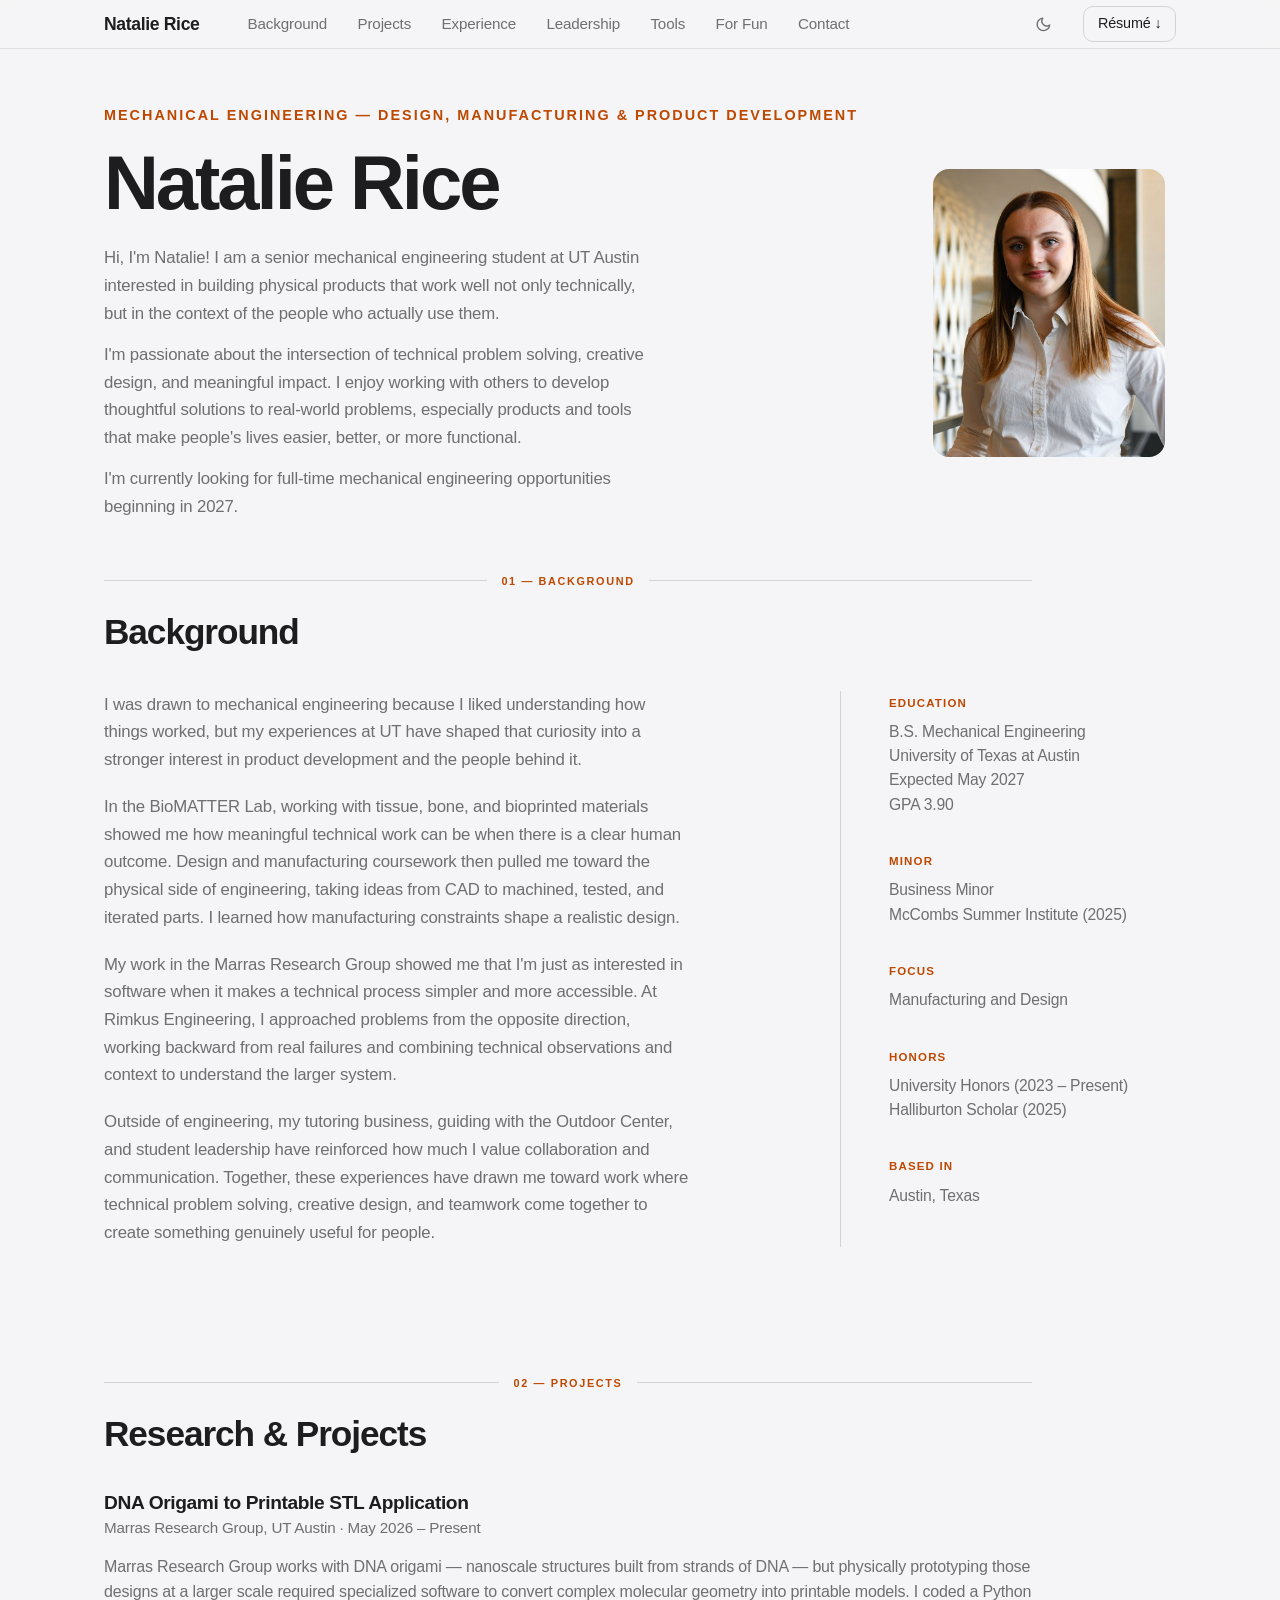
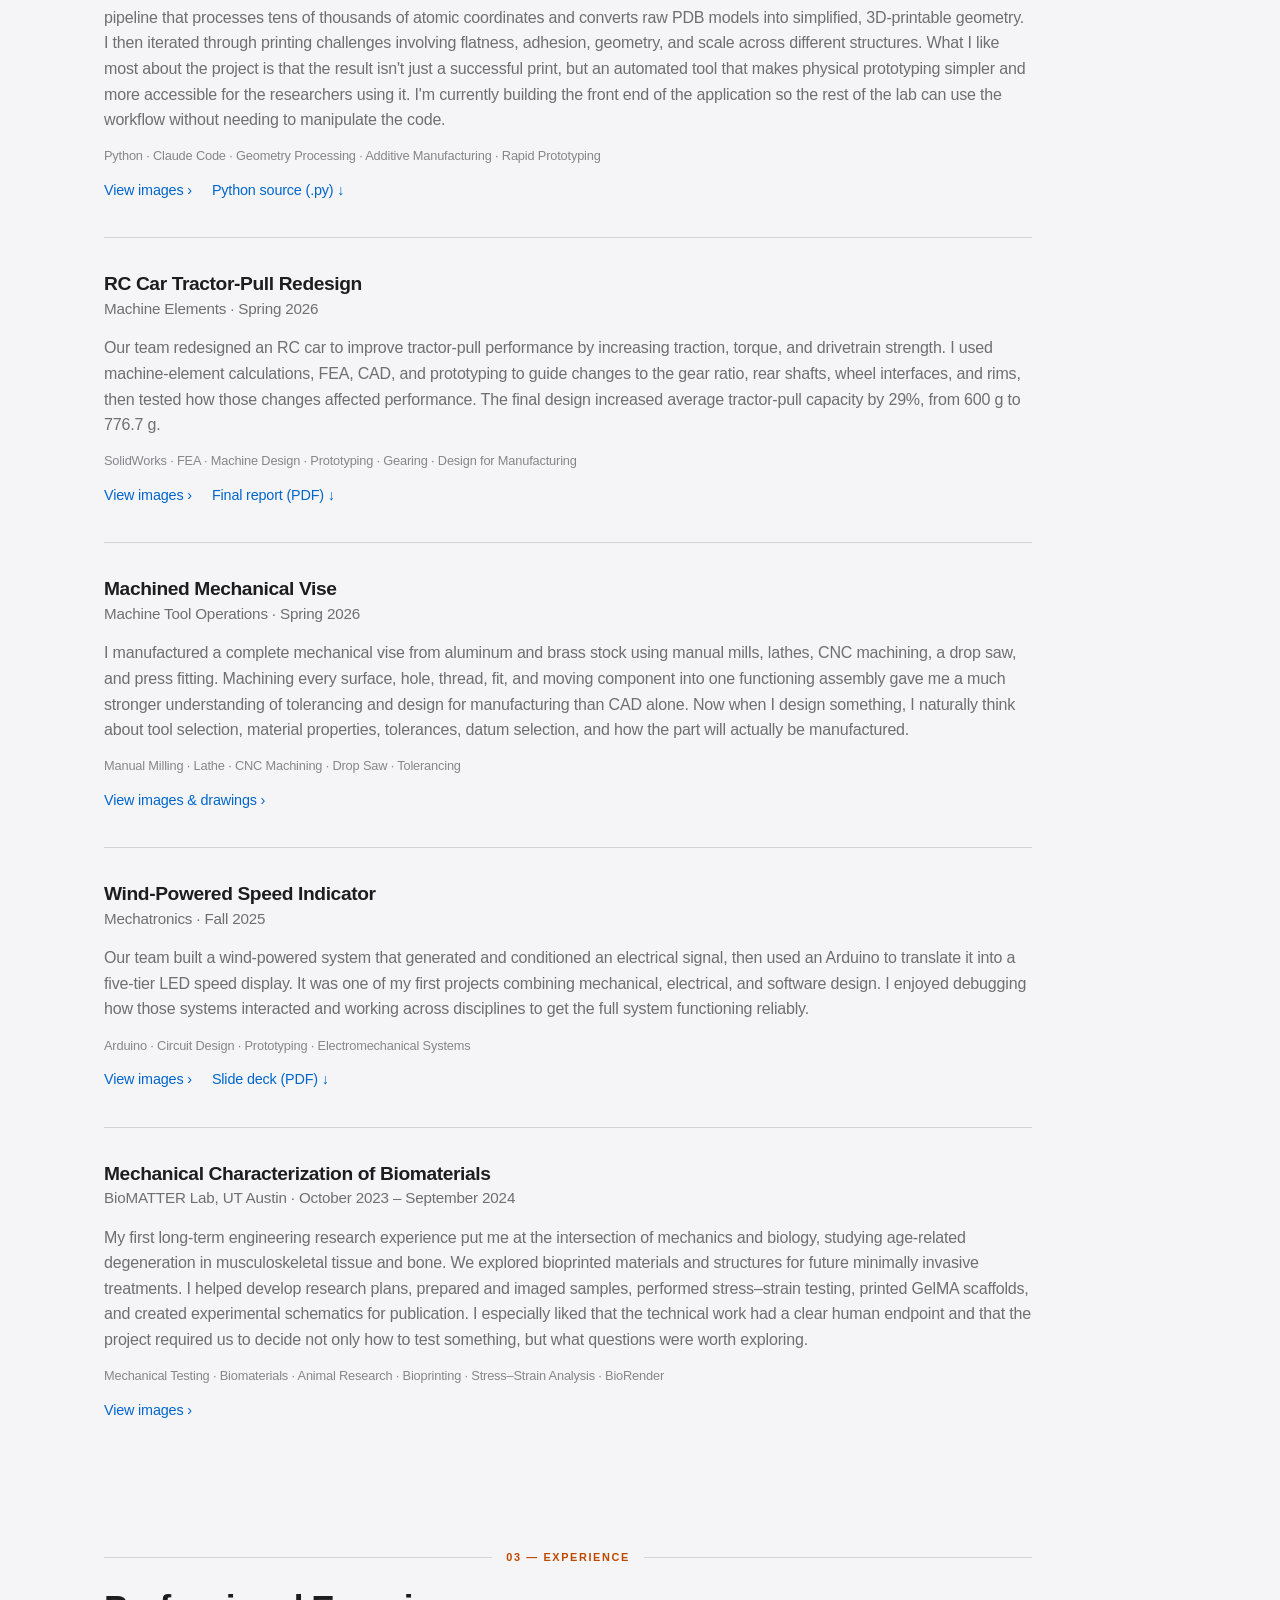
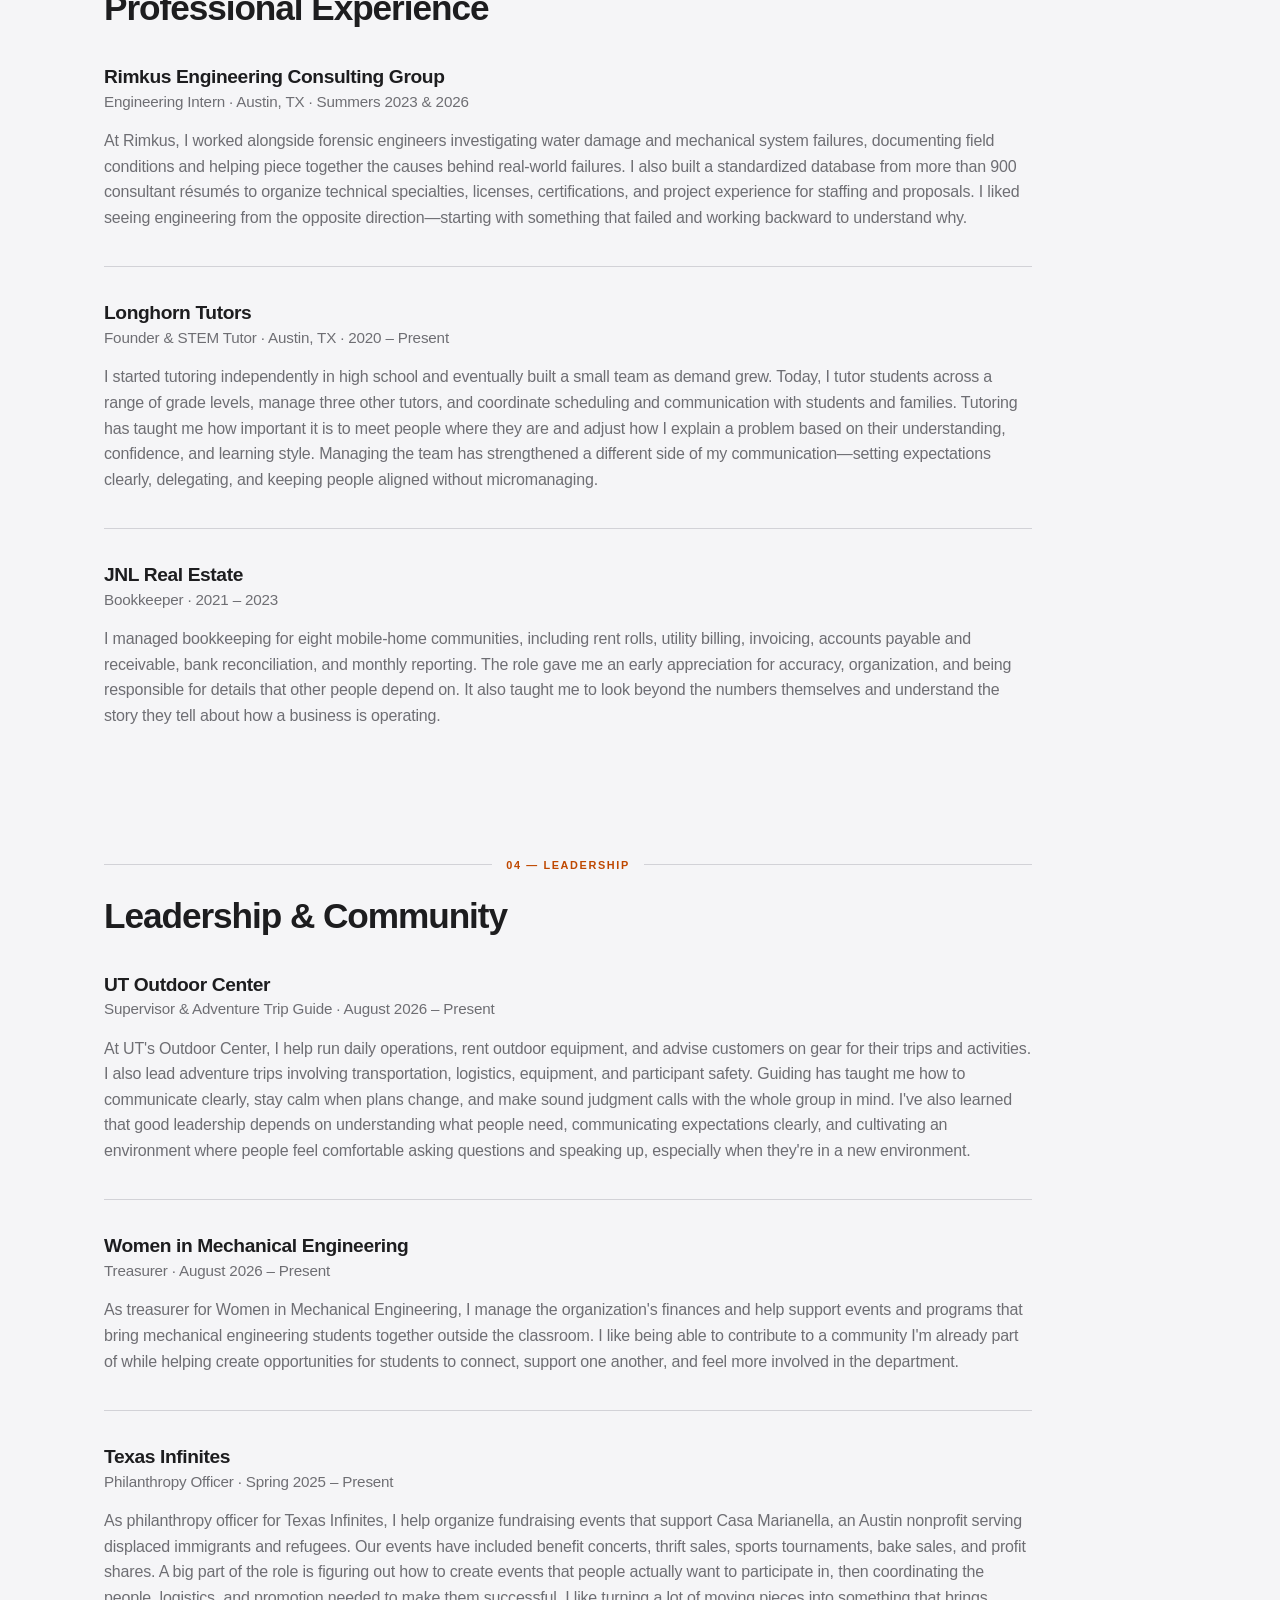
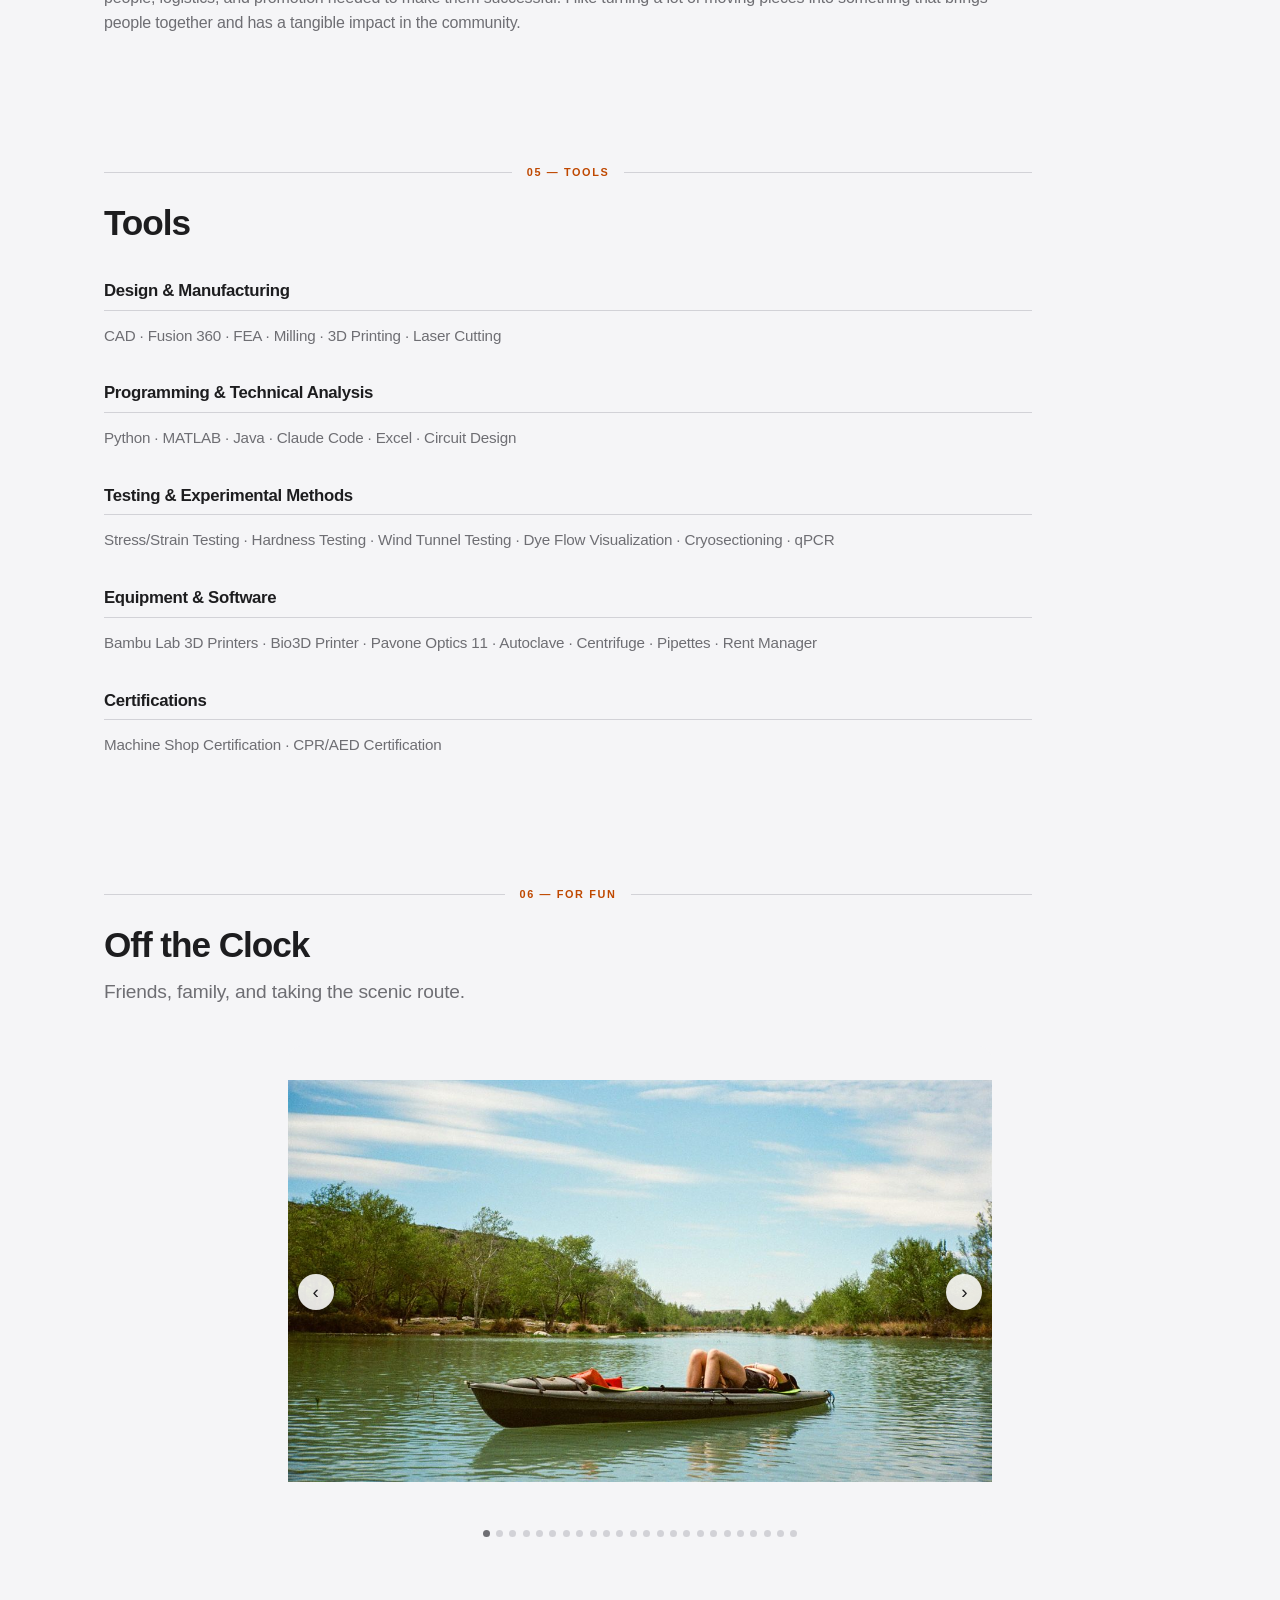
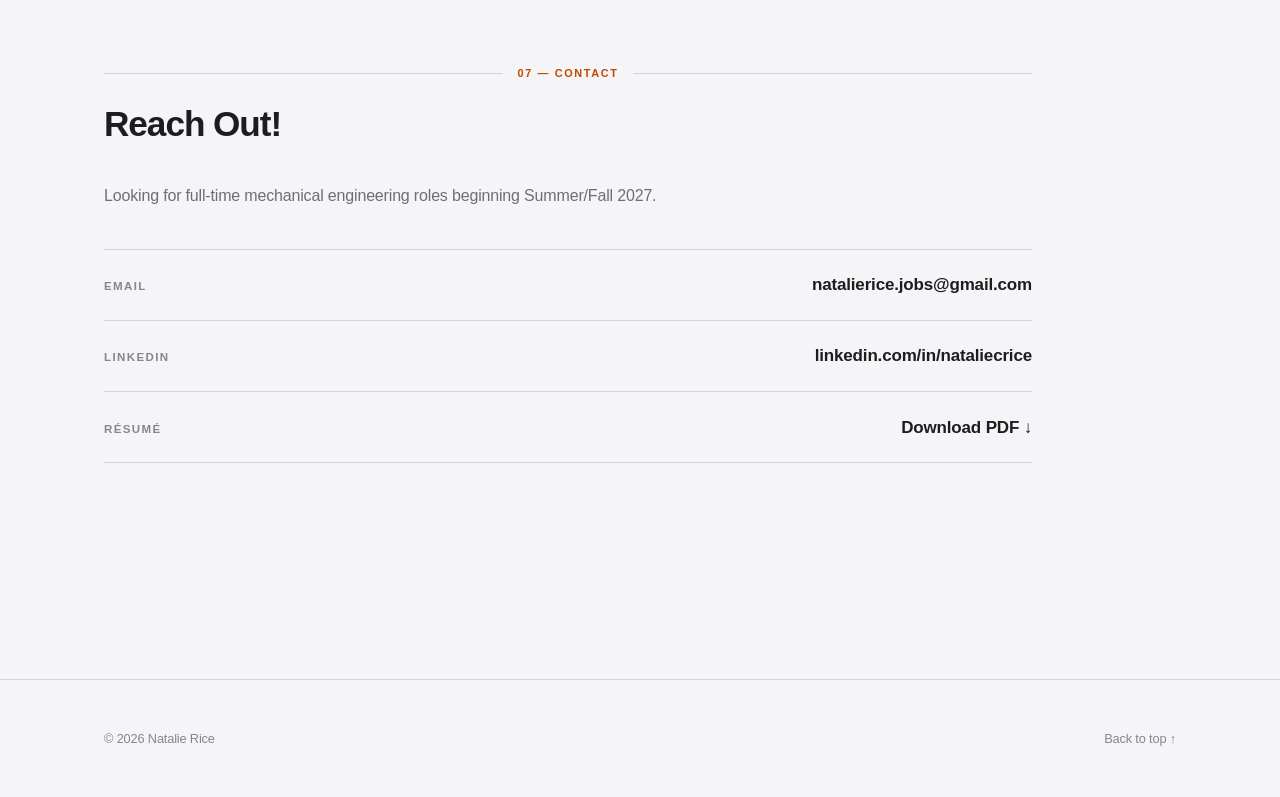
==== index.html @ 59944275 "Initial commit — portfolio site Co-Authored-By: Claude Sonnet 5 <noreply@anthropic.com> Claude-Sessi" ====
<!DOCTYPE html>
<html lang="en">
<head>
  <meta charset="UTF-8" />
  <meta name="viewport" content="width=device-width, initial-scale=1.0" />
  <title>Natalie Rice — Mechanical Engineer</title>
  <meta name="description" content="Natalie Rice — mechanical engineering student at the University of Texas at Austin, Manufacturing and Design track. Design, analysis, prototyping, and mechanical test." />

  <meta property="og:title" content="Natalie Rice — Mechanical Engineer" />
  <meta property="og:description" content="Mechanical engineering portfolio: design, analysis, prototyping, and test." />
  <meta property="og:type" content="website" />
  <!-- <meta property="og:image" content="https://yourdomain.com/assets/og-image.png" /> -->

  <link rel="icon" href="data:image/svg+xml,%3Csvg xmlns='http://www.w3.org/2000/svg' viewBox='0 0 100 100'%3E%3Ctext y='.9em' font-size='90'%3E%E2%9A%99%EF%B8%8F%3C/text%3E%3C/svg%3E" />
  <script>try{var t=localStorage.getItem('theme');if(t==='dark'||t==='light')document.documentElement.setAttribute('data-theme',t);}catch(e){}</script>
  <link rel="stylesheet" href="css/style.css?v=48" />
</head>
<body>
  <a class="skip-link" href="#main">Skip to content</a>

  <header class="site-header">
    <nav class="nav container container--wide" aria-label="Primary">
      <a class="nav__brand" href="#top">Natalie Rice</a>

      <ul class="nav__menu" id="nav-menu">
        <li><a href="#background">Background</a></li>
        <li><a href="#research">Projects</a></li>
        <li><a href="#experience">Experience</a></li>
        <li><a href="#leadership">Leadership</a></li>
        <li><a href="#tools">Tools</a></li>
        <li><a href="#for-fun">For Fun</a></li>
        <li><a href="#contact">Contact</a></li>
      </ul>

      <div class="nav__right">
        <button class="nav__theme" type="button" aria-label="Switch to dark mode" aria-pressed="false">
          <svg class="nav__theme-icon nav__theme-moon" width="24" height="24" viewBox="0 0 24 24" fill="none" stroke="currentColor" stroke-width="2" stroke-linecap="round" stroke-linejoin="round" aria-hidden="true"><path d="M21 12.79A9 9 0 1 1 11.21 3 7 7 0 0 0 21 12.79z"/></svg>
          <svg class="nav__theme-icon nav__theme-sun" width="24" height="24" viewBox="0 0 24 24" fill="none" stroke="currentColor" stroke-width="2" stroke-linecap="round" stroke-linejoin="round" aria-hidden="true"><circle cx="12" cy="12" r="5"/><line x1="12" y1="1" x2="12" y2="3"/><line x1="12" y1="21" x2="12" y2="23"/><line x1="4.22" y1="4.22" x2="5.64" y2="5.64"/><line x1="18.36" y1="18.36" x2="19.78" y2="19.78"/><line x1="1" y1="12" x2="3" y2="12"/><line x1="21" y1="12" x2="23" y2="12"/><line x1="4.22" y1="19.78" x2="5.64" y2="18.36"/><line x1="18.36" y1="5.64" x2="19.78" y2="4.22"/></svg>
        </button>
        <a class="nav__resume" href="assets/resume.pdf">Résumé&nbsp;&#8595;</a>
        <button class="nav__toggle" aria-expanded="false" aria-controls="nav-menu">
          <span class="nav__toggle-bar"></span>
          <span class="sr-only">Menu</span>
        </button>
      </div>
    </nav>
  </header>

  <main id="main">
    <span id="top"></span>

    <div class="sheet">

    <!-- ============ HERO ============ -->
    <section class="hero reveal">
      <div class="hero__text">
        <p class="hero__eyebrow">Mechanical Engineering &mdash; Design, Manufacturing &amp; Product Development</p>
        <h1 class="hero__title">Natalie Rice</h1>
        <div class="hero__lede">
          <p>
            Hi, I'm Natalie! I am a senior mechanical engineering student at UT
            Austin interested in building physical products that work well not
            only technically, but in the context of the people who actually use
            them.
          </p>
          <p>
            I'm passionate about the intersection of technical problem solving,
            creative design, and meaningful impact. I enjoy working with others
            to develop thoughtful solutions to real-world problems, especially
            products and tools that make people's lives easier, better, or more
            functional.
          </p>
          <p>
            I'm currently looking for full-time mechanical engineering
            opportunities beginning in 2027.
          </p>
        </div>
      </div>
      <img class="hero__photo" src="assets/images/headshot.jpg" alt="Natalie Rice" width="240" height="300" />
    </section>

    <!-- ============ ABOUT ============ -->
    <section class="section" id="background">
      <div class="section__head reveal">
        <p class="section__kicker">01 &mdash; Background</p>
        <h2 class="section__title">Background</h2>
      </div>
      <div class="about reveal">
        <div class="about__body">
          <p>
            I was drawn to mechanical engineering because I liked understanding
            how things worked, but my experiences at UT have shaped that
            curiosity into a stronger interest in product development and the
            people behind it.
          </p>
          <p>
            In the BioMATTER Lab, working with tissue, bone, and bioprinted
            materials showed me how meaningful technical work can be when there
            is a clear human outcome. Design and manufacturing coursework then
            pulled me toward the physical side of engineering, taking ideas from
            CAD to machined, tested, and iterated parts. I learned how
            manufacturing constraints shape a realistic design.
          </p>
          <p>
            My work in the Marras Research Group showed me that I'm just as
            interested in software when it makes a technical process simpler and
            more accessible. At Rimkus Engineering, I approached problems from
            the opposite direction, working backward from real failures and
            combining technical observations and context to understand the
            larger system.
          </p>
          <p>
            Outside of engineering, my tutoring business, guiding with the
            Outdoor Center, and student leadership have reinforced how much I
            value collaboration and communication. Together, these experiences
            have drawn me toward work where technical problem solving, creative
            design, and teamwork come together to create something genuinely
            useful for people.
          </p>
        </div>
        <dl class="about__facts">
          <div class="fact">
            <dt>Education</dt>
            <dd>B.S. Mechanical Engineering</dd>
            <dd>University of Texas at Austin</dd>
            <dd>Expected May 2027</dd>
            <dd>GPA 3.90</dd>
          </div>
          <div class="fact">
            <dt>Minor</dt>
            <dd>Business Minor</dd>
            <dd>McCombs Summer Institute (2025)</dd>
          </div>
          <div class="fact">
            <dt>Focus</dt>
            <dd>Manufacturing and Design</dd>
          </div>
          <div class="fact">
            <dt>Honors</dt>
            <dd>University Honors (2023 &ndash; Present)</dd>
            <dd>Halliburton Scholar (2025)</dd>
          </div>
          <div class="fact">
            <dt>Based in</dt>
            <dd>Austin, Texas</dd>
          </div>
        </dl>
      </div>
    </section>

    <!-- ============ PROJECTS ============ -->
    <section class="section" id="research">
      <div class="section__head reveal">
        <p class="section__kicker">02 &mdash; Projects</p>
        <h2 class="section__title">Research &amp; Projects</h2>
      </div>

      <div class="entry reveal">
        <h3 class="entry__title">DNA Origami to Printable STL Application</h3>
        <p class="entry__org">Marras Research Group, UT Austin &middot; May 2026 &ndash; Present</p>
        <p class="entry__desc">
          Marras Research Group works with DNA origami &mdash; nanoscale
          structures built from strands of DNA &mdash; but physically
          prototyping those designs at a larger scale required specialized
          software to convert complex molecular geometry into printable models.
          I coded a Python pipeline that processes tens of thousands of atomic
          coordinates and converts raw PDB models into simplified, 3D-printable
          geometry. I then iterated through printing challenges involving
          flatness, adhesion, geometry, and scale across different structures.
          What I like most about the project is that the result isn't just a
          successful print, but an automated tool that makes physical
          prototyping simpler and more accessible for the researchers using it.
          I'm currently building the front end of the application so the rest of
          the lab can use the workflow without needing to manipulate the code.
        </p>
        <p class="entry__meta">Python &middot; Claude Code &middot; Geometry Processing &middot; Additive Manufacturing &middot; Rapid Prototyping</p>
        <p class="entry__links">
          <a href="projects/gallery.html?p=dna-pipeline">View images &#8250;</a>
          <a href="assets/pdb-to-stl.py">Python source (.py) &#8595;</a>
        </p>
      </div>

      <div class="entry reveal">
        <h3 class="entry__title">RC Car Tractor-Pull Redesign</h3>
        <p class="entry__org">Machine Elements &middot; Spring 2026</p>
        <p class="entry__desc">
          Our team redesigned an RC car to improve tractor-pull performance by
          increasing traction, torque, and drivetrain strength. I used
          machine-element calculations, FEA, CAD, and prototyping to guide
          changes to the gear ratio, rear shafts, wheel interfaces, and rims,
          then tested how those changes affected performance. The final design
          increased average tractor-pull capacity by 29%, from 600 g to 776.7 g.
        </p>
        <p class="entry__meta">SolidWorks &middot; FEA &middot; Machine Design &middot; Prototyping &middot; Gearing &middot; Design for Manufacturing</p>
        <p class="entry__links">
          <a href="projects/gallery.html?p=rc-car">View images &#8250;</a>
          <a href="assets/rc-car-report.pdf">Final report (PDF) &#8595;</a>
        </p>
      </div>

      <div class="entry reveal">
        <h3 class="entry__title">Machined Mechanical Vise</h3>
        <p class="entry__org">Machine Tool Operations &middot; Spring 2026</p>
        <p class="entry__desc">
          I manufactured a complete mechanical vise from aluminum and brass
          stock using manual mills, lathes, CNC machining, a drop saw, and press
          fitting. Machining every surface, hole, thread, fit, and moving
          component into one functioning assembly gave me a much stronger
          understanding of tolerancing and design for manufacturing than CAD
          alone. Now when I design something, I naturally think about tool
          selection, material properties, tolerances, datum selection, and how
          the part will actually be manufactured.
        </p>
        <p class="entry__meta">Manual Milling &middot; Lathe &middot; CNC Machining &middot; Drop Saw &middot; Tolerancing</p>
        <p class="entry__links"><a href="projects/gallery.html?p=vise">View images &amp; drawings &#8250;</a></p>
      </div>

      <div class="entry reveal">
        <h3 class="entry__title">Wind-Powered Speed Indicator</h3>
        <p class="entry__org">Mechatronics &middot; Fall 2025</p>
        <p class="entry__desc">
          Our team built a wind-powered system that generated and conditioned an
          electrical signal, then used an Arduino to translate it into a
          five-tier LED speed display. It was one of my first projects combining
          mechanical, electrical, and software design. I enjoyed debugging how
          those systems interacted and working across disciplines to get the
          full system functioning reliably.
        </p>
        <p class="entry__meta">Arduino &middot; Circuit Design &middot; Prototyping &middot; Electromechanical Systems</p>
        <p class="entry__links">
          <a href="projects/gallery.html?p=wind-indicator">View images &#8250;</a>
          <a href="assets/mechatronics-deck.pdf">Slide deck (PDF) &#8595;</a>
        </p>
      </div>

      <div class="entry reveal">
        <h3 class="entry__title">Mechanical Characterization of Biomaterials</h3>
        <p class="entry__org">BioMATTER Lab, UT Austin &middot; October 2023 &ndash; September 2024</p>
        <p class="entry__desc">
          My first long-term engineering research experience put me at the
          intersection of mechanics and biology, studying age-related
          degeneration in musculoskeletal tissue and bone. We explored
          bioprinted materials and structures for future minimally invasive
          treatments. I helped develop research plans, prepared and imaged
          samples, performed stress&ndash;strain testing, printed GelMA
          scaffolds, and created experimental schematics for publication. I
          especially liked that the technical work had a clear human endpoint
          and that the project required us to decide not only how to test
          something, but what questions were worth exploring.
        </p>
        <p class="entry__meta">Mechanical Testing &middot; Biomaterials &middot; Animal Research &middot; Bioprinting &middot; Stress&ndash;Strain Analysis &middot; BioRender</p>
        <p class="entry__links"><a href="projects/gallery.html?p=bioprinting">View images &#8250;</a></p>
      </div>
    </section>

    <!-- ============ EXPERIENCE ============ -->
    <section class="section" id="experience">
      <div class="section__head reveal">
        <p class="section__kicker">03 &mdash; Experience</p>
        <h2 class="section__title">Professional Experience</h2>
      </div>
        <div class="timeline reveal">
            <article class="tl-item">
              <h3 class="tl-role">Rimkus Engineering Consulting Group</h3>
              <p class="tl-org">Engineering Intern · Austin, TX · Summers 2023 &amp; 2026</p>
              <p class="tl-desc">
                At Rimkus, I worked alongside forensic engineers investigating
                water damage and mechanical system failures, documenting field
                conditions and helping piece together the causes behind
                real-world failures. I also built a standardized database from
                more than 900 consultant résumés to organize technical
                specialties, licenses, certifications, and project experience
                for staffing and proposals. I liked seeing engineering from the
                opposite direction&mdash;starting with something that failed and
                working backward to understand why.
              </p>
            </article>

            <article class="tl-item">
              <h3 class="tl-role">Longhorn Tutors</h3>
              <p class="tl-org">Founder &amp; STEM Tutor · Austin, TX · 2020 &ndash; Present</p>
              <p class="tl-desc">
                I started tutoring independently in high school and eventually
                built a small team as demand grew. Today, I tutor students
                across a range of grade levels, manage three other tutors, and
                coordinate scheduling and communication with students and
                families. Tutoring has taught me how important it is to meet
                people where they are and adjust how I explain a problem based
                on their understanding, confidence, and learning style. Managing
                the team has strengthened a different side of my
                communication&mdash;setting expectations clearly, delegating,
                and keeping people aligned without micromanaging.
              </p>
            </article>

            <article class="tl-item">
              <h3 class="tl-role">JNL Real Estate</h3>
              <p class="tl-org">Bookkeeper · 2021 &ndash; 2023</p>
              <p class="tl-desc">
                I managed bookkeeping for eight mobile-home communities,
                including rent rolls, utility billing, invoicing, accounts
                payable and receivable, bank reconciliation, and monthly
                reporting. The role gave me an early appreciation for accuracy,
                organization, and being responsible for details that other
                people depend on. It also taught me to look beyond the numbers
                themselves and understand the story they tell about how a
                business is operating.
              </p>
            </article>
        </div>
    </section>

    <!-- ============ LEADERSHIP & COMMUNITY ============ -->
    <section class="section" id="leadership">
      <div class="section__head reveal">
        <p class="section__kicker">04 &mdash; Leadership</p>
        <h2 class="section__title">Leadership &amp; Community</h2>
      </div>
        <div class="timeline reveal">
            <article class="tl-item">
              <h3 class="tl-role">UT Outdoor Center</h3>
              <p class="tl-org">Supervisor &amp; Adventure Trip Guide · August 2026 &ndash; Present</p>
              <p class="tl-desc">
                At UT's Outdoor Center, I help run daily operations, rent
                outdoor equipment, and advise customers on gear for their trips
                and activities. I also lead adventure trips involving
                transportation, logistics, equipment, and participant safety.
                Guiding has taught me how to communicate clearly, stay calm when
                plans change, and make sound judgment calls with the whole group
                in mind. I've also learned that good leadership depends on
                understanding what people need, communicating expectations
                clearly, and cultivating an environment where people feel
                comfortable asking questions and speaking up, especially when
                they're in a new environment.
              </p>
            </article>

            <article class="tl-item">
              <h3 class="tl-role">Women in Mechanical Engineering</h3>
              <p class="tl-org">Treasurer · August 2026 &ndash; Present</p>
              <p class="tl-desc">
                As treasurer for Women in Mechanical Engineering, I manage the
                organization's finances and help support events and programs
                that bring mechanical engineering students together outside the
                classroom. I like being able to contribute to a community I'm
                already part of while helping create opportunities for students
                to connect, support one another, and feel more involved in the
                department.
              </p>
            </article>

            <article class="tl-item">
              <h3 class="tl-role">Texas Infinites</h3>
              <p class="tl-org">Philanthropy Officer · Spring 2025 &ndash; Present</p>
              <p class="tl-desc">
                As philanthropy officer for Texas Infinites, I help organize
                fundraising events that support Casa Marianella, an Austin
                nonprofit serving displaced immigrants and refugees. Our events
                have included benefit concerts, thrift sales, sports
                tournaments, bake sales, and profit shares. A big part of the
                role is figuring out how to create events that people actually
                want to participate in, then coordinating the people, logistics,
                and promotion needed to make them successful. I like turning a
                lot of moving pieces into something that brings people together
                and has a tangible impact in the community.
              </p>
            </article>
        </div>
    </section>

    <!-- ============ TOOLS ============ -->
    <section class="section" id="tools">
      <div class="section__head reveal">
        <p class="section__kicker">05 &mdash; Tools</p>
        <h2 class="section__title">Tools</h2>
      </div>
      <div class="skills reveal">
        <div class="skills__group">
          <h3>Design &amp; Manufacturing</h3>
          <p class="skills__list">CAD &middot; Fusion 360 &middot; FEA &middot; Milling &middot; 3D Printing &middot; Laser Cutting</p>
        </div>
        <div class="skills__group">
          <h3>Programming &amp; Technical Analysis</h3>
          <p class="skills__list">Python &middot; MATLAB &middot; Java &middot; Claude Code &middot; Excel &middot; Circuit Design</p>
        </div>
        <div class="skills__group">
          <h3>Testing &amp; Experimental Methods</h3>
          <p class="skills__list">Stress/Strain Testing &middot; Hardness Testing &middot; Wind Tunnel Testing &middot; Dye Flow Visualization &middot; Cryosectioning &middot; qPCR</p>
        </div>
        <div class="skills__group">
          <h3>Equipment &amp; Software</h3>
          <p class="skills__list">Bambu Lab 3D Printers &middot; Bio3D Printer &middot; Pavone Optics 11 &middot; Autoclave &middot; Centrifuge &middot; Pipettes &middot; Rent Manager</p>
        </div>
        <div class="skills__group">
          <h3>Certifications</h3>
          <p class="skills__list">Machine Shop Certification &middot; CPR/AED Certification</p>
        </div>
      </div>
    </section>

    <!-- ============ FOR FUN ============ -->
    <section class="section" id="for-fun">
      <div class="section__head reveal">
        <p class="section__kicker">06 &mdash; For Fun</p>
        <h2 class="section__title">Off the Clock</h2>
        <p class="section__intro">Friends, family, and taking the scenic route.</p>
      </div>
      <div class="funcar reveal" data-funcar aria-roledescription="carousel" aria-label="Photos from life outside the lab">
        <div class="funcar__viewport">
          <div class="funcar__track">
            <div class="funcar__slide"><img src="assets/images/fun/fun-01.jpg" alt="" /></div>
            <div class="funcar__slide"><img src="assets/images/fun/fun-02.jpg" alt="" loading="lazy" /></div>
            <div class="funcar__slide"><img src="assets/images/fun/fun-03.jpg" alt="" loading="lazy" /></div>
            <div class="funcar__slide"><img src="assets/images/fun/fun-04.jpg" alt="" loading="lazy" /></div>
            <div class="funcar__slide"><img src="assets/images/fun/fun-05.jpg" alt="" loading="lazy" /></div>
            <div class="funcar__slide"><img src="assets/images/fun/fun-06.jpg" alt="" loading="lazy" /></div>
            <div class="funcar__slide"><img src="assets/images/fun/fun-07.jpg" alt="" loading="lazy" /></div>
            <div class="funcar__slide"><img src="assets/images/fun/fun-08.jpg" alt="" loading="lazy" /></div>
            <div class="funcar__slide"><img src="assets/images/fun/fun-09.jpg" alt="" loading="lazy" /></div>
            <div class="funcar__slide"><img src="assets/images/fun/fun-10.jpg" alt="" loading="lazy" /></div>
            <div class="funcar__slide"><img src="assets/images/fun/fun-11.jpg" alt="" loading="lazy" /></div>
            <div class="funcar__slide"><img src="assets/images/fun/fun-12.jpg" alt="" loading="lazy" /></div>
            <div class="funcar__slide"><img src="assets/images/fun/fun-13.jpg" alt="" loading="lazy" /></div>
            <div class="funcar__slide"><img src="assets/images/fun/fun-14.jpg" alt="" loading="lazy" /></div>
            <div class="funcar__slide"><img src="assets/images/fun/fun-15.jpg" alt="" loading="lazy" /></div>
            <div class="funcar__slide"><img src="assets/images/fun/fun-16.jpg" alt="" loading="lazy" /></div>
            <div class="funcar__slide"><img src="assets/images/fun/fun-17.jpg" alt="" loading="lazy" /></div>
            <div class="funcar__slide"><img src="assets/images/fun/fun-18.jpg" alt="" loading="lazy" /></div>
            <div class="funcar__slide"><img src="assets/images/fun/fun-19.jpg" alt="" loading="lazy" /></div>
            <div class="funcar__slide"><img src="assets/images/fun/fun-20.jpg" alt="" loading="lazy" /></div>
            <div class="funcar__slide"><img src="assets/images/fun/fun-21.jpg" alt="" loading="lazy" /></div>
            <div class="funcar__slide"><img src="assets/images/fun/fun-22.jpg" alt="" loading="lazy" /></div>
            <div class="funcar__slide"><img src="assets/images/fun/fun-23.jpg" alt="" loading="lazy" /></div>
            <div class="funcar__slide"><img src="assets/images/fun/fun-24.jpg" alt="" loading="lazy" /></div>
          </div>
        </div>
        <button class="funcar__nav funcar__nav--prev" type="button" aria-label="Previous photo">&#8249;</button>
        <button class="funcar__nav funcar__nav--next" type="button" aria-label="Next photo">&#8250;</button>
        <div class="funcar__dots"></div>
      </div>
    </section>

    <!-- ============ CONTACT ============ -->
    <section class="section" id="contact">
      <div class="section__head reveal">
        <p class="section__kicker">07 &mdash; Contact</p>
        <h2 class="section__title">Reach Out!</h2>
      </div>
      <div class="contact reveal">
        <p class="contact__lede">Looking for full-time mechanical engineering roles beginning Summer/Fall 2027.</p>
        <dl class="contact__list">
          <div class="contact__row">
            <dt>Email</dt>
            <dd><a href="mailto:natalierice.jobs@gmail.com">natalierice.jobs@gmail.com</a></dd>
          </div>
          <div class="contact__row">
            <dt>LinkedIn</dt>
            <dd><a href="https://www.linkedin.com/in/nataliecrice/" rel="me noopener">linkedin.com/in/nataliecrice</a></dd>
          </div>
          <div class="contact__row">
            <dt>Résumé</dt>
            <dd><a href="assets/resume.pdf">Download PDF &#8595;</a></dd>
          </div>
        </dl>
      </div>
    </section>

    </div><!-- /.sheet -->
  </main>

  <footer class="site-footer">
    <div class="container container--wide site-footer__inner">
      <p>&copy; <span id="year">2026</span> Natalie Rice</p>
      <p><a href="#top">Back to top ↑</a></p>
    </div>
  </footer>

  <script src="js/main.js?v=39"></script>
</body>
</html>
---- css/style.css ----
/* =========================================================
   Natalie Rice — Mechanical Engineer
   Apple-inspired: grey canvas, white cards, big type, calm motion.
   No build step. Tokens live in :root.
   ========================================================= */

:root {
  color-scheme: light;

  /* Surfaces */
  --bg:          #f5f5f7;   /* grey page canvas — Apple "grouped background" */
  --surface:     #ffffff;   /* white cards that float on the canvas */
  --well:        #ededf0;   /* recessed area inside a card (image wells) */

  /* Ink */
  --ink:         #1d1d1f;
  --ink-2:       #6e6e73;
  --ink-3:       #86868b;
  --line:        #d2d2d7;

  /* Accent — Apple blue (links, buttons) */
  --accent:      #0071e3;
  --accent-link: #0066cc;
  --accent-ink:  #ffffff;

  /* Accent — Apple orange (eyebrow labels, marks) */
  --orange:      #bf4800;

  --font: -apple-system, BlinkMacSystemFont, "SF Pro Text", "SF Pro Display",
          "Segoe UI", Roboto, Helvetica, Arial, sans-serif;

  --maxw: 980px;
  --wide: 1200px;
  --sheet: 72rem;          /* main content width */
  --read: 58rem;           /* reading measure for long body text */
  --gutter: clamp(1.25rem, 5vw, 2.5rem);
  --radius: 28px;
  --ease: cubic-bezier(0.28, 0.11, 0.32, 1);
}

/* Dark palette is opt-in only: add data-theme="dark" to <html> to use it.
   (Was auto-following the OS theme, which is why the site went dark.) */
:root[data-theme="dark"] {
  color-scheme: dark;
  --bg:          #000000;
  --surface:     #1d1d1f;
  --well:        #161617;
  --ink:         #f5f5f7;
  --ink-2:       #a1a1a6;
  --ink-3:       #86868b;
  --line:        #38383a;
  --accent:      #0a84ff;
  --accent-link: #2997ff;
  --accent-ink:  #ffffff;
  --orange:      #ff7a26;
}

/* ---------- Base ---------- */
*, *::before, *::after { box-sizing: border-box; }
html { scroll-behavior: smooth; scroll-padding-top: 4rem; -webkit-text-size-adjust: 100%; }
@media (prefers-reduced-motion: reduce) { html { scroll-behavior: auto; } }

body {
  margin: 0;
  background: var(--bg);
  color: var(--ink);
  font-family: var(--font);
  font-size: 1.0625rem;
  line-height: 1.5;
  letter-spacing: -0.01em;
  -webkit-font-smoothing: antialiased;
}

img, svg { display: block; max-width: 100%; }

h1, h2, h3 { font-weight: 600; letter-spacing: -0.025em; line-height: 1.07; margin: 0; }
a { color: inherit; }

.container { max-width: var(--maxw); margin-inline: auto; padding-inline: var(--gutter); }
.container--wide { max-width: var(--wide); }

.sr-only {
  position: absolute; width: 1px; height: 1px; padding: 0; margin: -1px;
  overflow: hidden; clip: rect(0 0 0 0); white-space: nowrap; border: 0;
}
.skip-link {
  position: fixed; left: 50%; top: -4rem; transform: translateX(-50%); z-index: 200;
  background: var(--ink); color: var(--bg); padding: 0.6rem 1rem; border-radius: 10px;
  transition: top 0.2s;
}
.skip-link:focus { top: 0.6rem; }

.link { color: var(--accent-link); text-decoration: none; white-space: nowrap; }
.link:hover { text-decoration: underline; }
.link::after { content: " \203A"; }

/* ---------- Centered reading column (content sits on the canvas) ---------- */
.sheet {
  max-width: var(--sheet);
  margin: 0 auto;
  padding: clamp(2rem, 6vw, 3.5rem) var(--gutter) clamp(3rem, 9vw, 5.5rem);
}
.panel {  /* legacy — kept so nothing breaks if reused */
  background: var(--surface);
  border-radius: var(--radius);
  padding: clamp(2rem, 6vw, 4.5rem);
}

/* ---------- Nav ---------- */
.site-header {
  position: sticky; top: 0; z-index: 100;
  background: color-mix(in srgb, var(--bg) 78%, transparent);
  backdrop-filter: saturate(180%) blur(20px);
  -webkit-backdrop-filter: saturate(180%) blur(20px);
  border-bottom: 1px solid color-mix(in srgb, var(--line) 55%, transparent);
}
.nav { display: flex; align-items: center; gap: clamp(1.25rem, 4vw, 3rem); height: 3rem; max-width: var(--sheet); }
.nav__brand { font-size: 1.1rem; font-weight: 600; letter-spacing: -0.02em; text-decoration: none; color: var(--ink); white-space: nowrap; }
.nav__right { display: flex; align-items: center; gap: clamp(0.75rem, 2.5vw, 1.5rem); margin-left: auto; }
.nav__menu { display: flex; align-items: center; gap: clamp(1rem, 2.4vw, 1.9rem); list-style: none; margin: 0; padding: 0; }
.nav__menu a { text-decoration: none; color: var(--ink-2); font-size: 0.95rem; font-weight: 500; letter-spacing: -0.01em; transition: color 0.2s; white-space: nowrap; }
.nav__menu a:hover { color: var(--ink); }
.nav__resume {
  border: 1px solid var(--line); border-radius: 10px;
  padding: 0.4rem 0.85rem; font-size: 0.9rem; font-weight: 500;
  color: var(--ink); text-decoration: none; white-space: nowrap;
  transition: border-color 0.2s, background 0.2s;
}
.nav__resume:hover { border-color: var(--ink-3); background: color-mix(in srgb, var(--ink) 5%, transparent); }

.nav__theme {
  border: 0; background: transparent; cursor: pointer; padding: 0;
  width: 2rem; height: 2rem; display: grid; place-items: center;
  color: var(--ink-2); border-radius: 50%; overflow: hidden;
  transition: color 0.2s, background 0.2s;
}
.nav__theme:hover { color: var(--ink); background: color-mix(in srgb, var(--ink) 8%, transparent); }
/* Both icons stack (grid) centred in the button. Each rotates about a pivot
   BELOW its centre (like the horizon), so at rest (rotation = a multiple of
   360deg) the visible icon sits dead-centre and upright, and when it "sets" it
   swings down past the horizon. --turn (set by JS) only ever counts up, so every
   toggle adds another 180deg the SAME way — the sweep is always clockwise. The
   inactive icon is faded out. */
.nav__theme-icon {
  grid-area: 1 / 1;
  width: 1.05rem; height: 1.05rem;
  transform-origin: 50% 145%;
  transition: opacity 0.25s var(--ease), transform 0.7s var(--ease);
}
.nav__theme-moon { transform: rotate(calc(var(--turn, 0) * 180deg)); opacity: 1; }
.nav__theme-sun  { transform: rotate(calc(var(--turn, 0) * 180deg + 180deg)); opacity: 0; }
:root[data-theme="dark"] .nav__theme-moon { opacity: 0; }
:root[data-theme="dark"] .nav__theme-sun  { opacity: 1; }
@media (prefers-reduced-motion: reduce) { .nav__theme-icon { transition-duration: 0.12s; } }

.nav__toggle { display: none; width: 2.25rem; height: 2.25rem; border: 0; background: transparent; cursor: pointer; position: relative; }
.nav__toggle-bar,
.nav__toggle-bar::before,
.nav__toggle-bar::after {
  content: ""; position: absolute; left: 50%; width: 1.05rem; height: 1.5px;
  background: var(--ink); transform: translateX(-50%); transition: 0.25s var(--ease);
}
.nav__toggle-bar { top: 50%; }
.nav__toggle-bar::before { top: -5px; }
.nav__toggle-bar::after  { top: 5px; }
.nav__toggle[aria-expanded="true"] .nav__toggle-bar { background: transparent; }
.nav__toggle[aria-expanded="true"] .nav__toggle-bar::before { top: 0; transform: translateX(-50%) rotate(45deg); }
.nav__toggle[aria-expanded="true"] .nav__toggle-bar::after  { top: 0; transform: translateX(-50%) rotate(-45deg); }

@media (max-width: 720px) {
  .nav__toggle { display: block; }
  .nav__menu {
    position: absolute; inset: 3rem 0 auto 0; flex-direction: column; align-items: center; gap: 0;
    background: var(--surface); border-bottom: 1px solid var(--line); padding: 0.5rem 0 1.5rem;
    transform: translateY(-115%); transition: transform 0.32s var(--ease);
  }
  .nav__menu.is-open { transform: translateY(0); }
  .nav__menu li { width: 100%; text-align: center; }
  .nav__menu a { display: block; padding: 1rem 0; font-size: 1rem; border-top: 1px solid var(--line); }
}
@media (max-width: 430px) { .nav__resume { display: none; } }

/* ---------- Hero (header row: text + portrait) ---------- */
.hero {
  text-align: left;
  display: grid; grid-template-columns: minmax(0, max-content) 1fr;
  gap: clamp(2rem, 6vw, 4rem);
  align-items: center;
  padding-bottom: clamp(1.5rem, 4vw, 2.25rem);
  margin-bottom: 0;
}
.hero__eyebrow { font-size: clamp(0.78rem, 1.4vw, 0.9rem); font-weight: 600; text-transform: uppercase; letter-spacing: 0.14em; color: var(--orange); margin: 0 0 1.1rem; }
.hero__title { font-size: clamp(2.5rem, 7.5vw, 4.75rem); font-weight: 700; letter-spacing: -0.04em; line-height: 1.02; margin: 0 0 1.4rem; white-space: nowrap; }
.hero__lede { max-width: 58ch; }
.hero__lede p { margin: 0 0 0.85rem; font-size: 1.05rem; color: var(--ink-2); line-height: 1.65; }
.hero__lede p:last-child { margin-bottom: 0; }
.hero__photo { justify-self: center; width: 232px; height: 288px; object-fit: cover; object-position: 50% 16%; border-radius: 16px; background: var(--well); }
@media (max-width: 640px) {
  .hero { display: flex; flex-direction: column; align-items: flex-start; }
  .hero__title { white-space: normal; }
  .hero__photo { order: -1; width: 132px; height: 160px; margin-bottom: 0.75rem; }
}

/* ---------- Buttons ---------- */
.btn {
  display: inline-flex; align-items: center; justify-content: center;
  padding: 0.7rem 1.4rem; border-radius: 980px;
  font-size: 1.0625rem; letter-spacing: -0.01em; text-decoration: none;
  border: 1px solid transparent; transition: background 0.2s, opacity 0.2s;
}
.btn--primary { background: var(--accent); color: var(--accent-ink); }
.btn--primary:hover { background: color-mix(in srgb, var(--accent) 88%, white); }
.btn--ghost { color: var(--accent-link); }
.btn--ghost::after { content: " \203A"; }
.btn--ghost:hover { text-decoration: underline; }

/* ---------- Sections ---------- */
.section { padding-block: clamp(2.5rem, 6vw, 4rem); }
#background { padding-top: clamp(0.5rem, 2vw, 1rem); }
.section__head { text-align: left; max-width: var(--read); margin: 0 0 clamp(1.75rem, 4vw, 2.5rem); }
.section__kicker {
  display: flex; align-items: center; gap: 0.9rem;
  font-size: 0.68rem; font-weight: 600; text-transform: uppercase; letter-spacing: 0.15em;
  color: var(--orange); margin: 0 0 clamp(1rem, 3vw, 1.5rem);
}
.section__kicker::before,
.section__kicker::after { content: ""; flex: 1 1 auto; height: 1px; background: var(--line); }
.section__title { font-size: clamp(1.65rem, 4vw, 2.2rem); font-weight: 600; letter-spacing: -0.03em; }
.section__intro { font-size: clamp(1rem, 2vw, 1.2rem); color: var(--ink-2); margin: 0.9rem 0 0; line-height: 1.45; max-width: var(--read); }

/* ---------- Background (prose + facts, divided) ---------- */
.about { display: grid; grid-template-columns: minmax(0, 1fr) minmax(13rem, 21rem); gap: clamp(2rem, 6vw, 5rem); }
.about__body { max-width: 62ch; }
.about__body p { margin: 0 0 1.2rem; color: var(--ink-2); font-size: 1.05rem; line-height: 1.65; }
.about__body p:last-child { margin-bottom: 0; }
.about__facts { margin: 0; padding: 0.25rem 0 0.25rem clamp(1.75rem, 4vw, 3rem); border-left: 1px solid var(--line); display: grid; gap: clamp(1.5rem, 3vw, 2.25rem); align-content: start; }
.about__facts .fact dt { font-size: 0.72rem; font-weight: 600; text-transform: uppercase; letter-spacing: 0.1em; color: var(--orange); margin: 0 0 0.5rem; }
.about__facts .fact dd { margin: 0; font-size: 0.98rem; color: var(--ink-2); line-height: 1.55; }
@media (max-width: 780px) {
  .about { grid-template-columns: 1fr; gap: 2.5rem; }
  .about__facts { border-left: 0; padding: 2rem 0 0; border-top: 1px solid var(--line); }
}

/* ---------- Research & Projects — dated list, same shape as the timeline ---------- */
.entry { max-width: var(--read); padding-bottom: clamp(1.5rem, 4vw, 2.25rem); }
.entry + .entry { padding-top: clamp(1.5rem, 4vw, 2.25rem); border-top: 1px solid var(--line); }
.entry:last-of-type { padding-bottom: 0; }
.entry__title { font-size: 1.2rem; font-weight: 600; letter-spacing: -0.02em; margin: 0; }
.entry__org { color: var(--ink-2); font-size: 0.95rem; margin: 0.2rem 0 0; }
.entry__desc { margin: 0.9rem 0 0; color: var(--ink-2); font-size: 1rem; line-height: 1.6; }
.entry__meta { margin: 0.85rem 0 0; font-size: 0.8rem; color: var(--ink-3); line-height: 1.55; }
.entry__links { margin: 0.85rem 0 0; display: flex; flex-wrap: wrap; gap: 1.25rem; }
.entry__links a { color: var(--accent-link); text-decoration: none; font-size: 0.9rem; font-weight: 500; }
.entry__links a:hover { text-decoration: underline; }

/* ---------- Experience timeline ---------- */
.timeline { display: grid; max-width: var(--read); }
.tl-item { padding: clamp(1.5rem, 4vw, 2.25rem) 0; border-top: 1px solid var(--line); }
.tl-item:first-child { border-top: 0; padding-top: 0; }
.tl-item:last-child { padding-bottom: 0; }
.tl-when { font-size: 0.8rem; font-weight: 600; color: var(--orange); text-transform: uppercase; letter-spacing: 0.05em; margin: 0 0 0.4rem; }
.tl-role { font-size: 1.2rem; font-weight: 600; letter-spacing: -0.02em; margin: 0; }
.tl-org { color: var(--ink-2); font-size: 0.95rem; margin: 0.2rem 0 0; }
.tl-desc { margin: 0.9rem 0 0; color: var(--ink-2); font-size: 1rem; line-height: 1.6; }
.tl-item ul { margin: 0.9rem 0 0; padding-left: 1.15rem; color: var(--ink-2); font-size: 1rem; line-height: 1.5; }
.tl-item li { margin-bottom: 0.4rem; }

/* ---------- Skills ---------- */
.skills { display: grid; gap: clamp(1.5rem, 4vw, 2.25rem); max-width: var(--read); }
.skills__group h3 { font-size: 1.05rem; font-weight: 600; letter-spacing: -0.02em; margin: 0 0 0.75rem; padding-bottom: 0.6rem; border-bottom: 1px solid var(--line); }
.skills__list { margin: 0; color: var(--ink-2); font-size: 0.95rem; line-height: 1.7; }
/* legacy list markup, still used elsewhere */
.skills__group ul { list-style: none; margin: 0; padding: 0; display: grid; gap: 0.6rem; }
.skills__group li { font-size: 1rem; color: var(--ink-2); }

/* ---------- For Fun photo carousel (auto-advancing) ---------- */
.funcar { position: relative; max-width: 44rem; margin-inline: auto; }
.funcar__viewport { overflow: hidden; border-radius: 14px; background: var(--bg); }
.funcar__track { display: flex; transition: transform 0.6s var(--ease); }
.funcar__slide { flex: 0 0 100%; aspect-ratio: 3 / 2; }
.funcar__slide img { width: 100%; height: 100%; object-fit: contain; object-position: center; display: block; }
.funcar__nav {
  position: absolute; top: 50%; transform: translateY(-50%);
  width: 2.25rem; height: 2.25rem; display: grid; place-items: center;
  border: 0; border-radius: 50%; cursor: pointer;
  font: inherit; font-size: 1.2rem; line-height: 1;
  color: var(--ink); background: color-mix(in srgb, var(--surface) 88%, transparent);
  box-shadow: 0 2px 10px -2px rgba(0, 0, 0, 0.3);
  transition: background 0.2s var(--ease);
}
.funcar__nav:hover { background: var(--surface); }
.funcar__nav--prev { left: 0.6rem; }
.funcar__nav--next { right: 0.6rem; }
.funcar__dots { display: flex; flex-wrap: wrap; gap: 0.4rem; justify-content: center; margin-top: 0.9rem; }
.funcar__dot { width: 7px; height: 7px; padding: 0; border: 0; border-radius: 50%; cursor: pointer; background: var(--line); transition: background 0.2s var(--ease); }
.funcar__dot.is-active { background: var(--ink-2); }

/* ---------- Contact ---------- */
.contact { text-align: left; max-width: var(--read); }
.contact__lede { font-size: 1rem; margin: 0 0 clamp(1.75rem, 4vw, 2.5rem); color: var(--ink-2); line-height: 1.6; }
.contact__list { margin: 0; padding: 0; }
.contact__row { display: flex; align-items: baseline; justify-content: space-between; gap: 1.5rem; padding: clamp(1rem, 2.4vw, 1.4rem) 0; border-top: 1px solid var(--line); }
.contact__row:last-child { border-bottom: 1px solid var(--line); }
.contact__row dt { font-size: 0.72rem; font-weight: 600; text-transform: uppercase; letter-spacing: 0.12em; color: var(--ink-3); }
.contact__row dd { margin: 0; text-align: right; }
.contact__row dd a { color: var(--ink); font-weight: 600; text-decoration: none; }
.contact__row dd a:hover { text-decoration: underline; }

/* ---------- Project gallery page (projects/gallery.html) ---------- */
.nav__back { font-size: 0.8125rem; color: var(--ink-2); text-decoration: none; }
.nav__back:hover { color: var(--ink); }
.gallery { max-width: var(--read); }
.gallery__sub { margin: 0.9rem 0 0; color: var(--ink-2); font-size: 1.05rem; line-height: 1.55; }
.gallery__files { margin: 1.4rem 0 0; display: flex; flex-wrap: wrap; gap: 1.25rem; }
.gallery__file { color: var(--accent-link); text-decoration: none; font-size: 0.95rem; font-weight: 500; }
.gallery__file:hover { text-decoration: underline; }
.gallery__grid { margin: clamp(2rem, 5vw, 3rem) 0 0; display: grid; gap: clamp(2rem, 5vw, 3rem); }
.gallery__item { margin: 0; }
.gallery__item img { width: 100%; height: auto; display: block; border-radius: 14px; background: var(--well); }
.gallery__item figcaption { margin: 0.7rem 0 0; color: var(--ink-3); font-size: 0.9rem; line-height: 1.5; }

/* ---------- Footer ---------- */
.site-footer { border-top: 1px solid var(--line); padding-block: 2.25rem; margin-top: clamp(2rem, 6vw, 4rem); }
.site-footer__inner { display: flex; justify-content: space-between; align-items: center; gap: 1rem; font-size: 0.8rem; color: var(--ink-3); max-width: var(--sheet); }
.site-footer a { color: var(--ink-3); text-decoration: none; }
.site-footer a:hover { color: var(--ink-2); }

/* ---------- Scroll reveal ---------- */
.reveal { opacity: 0; transform: translateY(28px); transition: opacity 0.8s var(--ease), transform 0.8s var(--ease); }
.reveal.is-in { opacity: 1; transform: none; }
@media (prefers-reduced-motion: reduce) { .reveal { opacity: 1; transform: none; transition: none; } }

/* ---------- Focus ---------- */
:focus-visible { outline: 3px solid var(--accent); outline-offset: 3px; border-radius: 6px; }
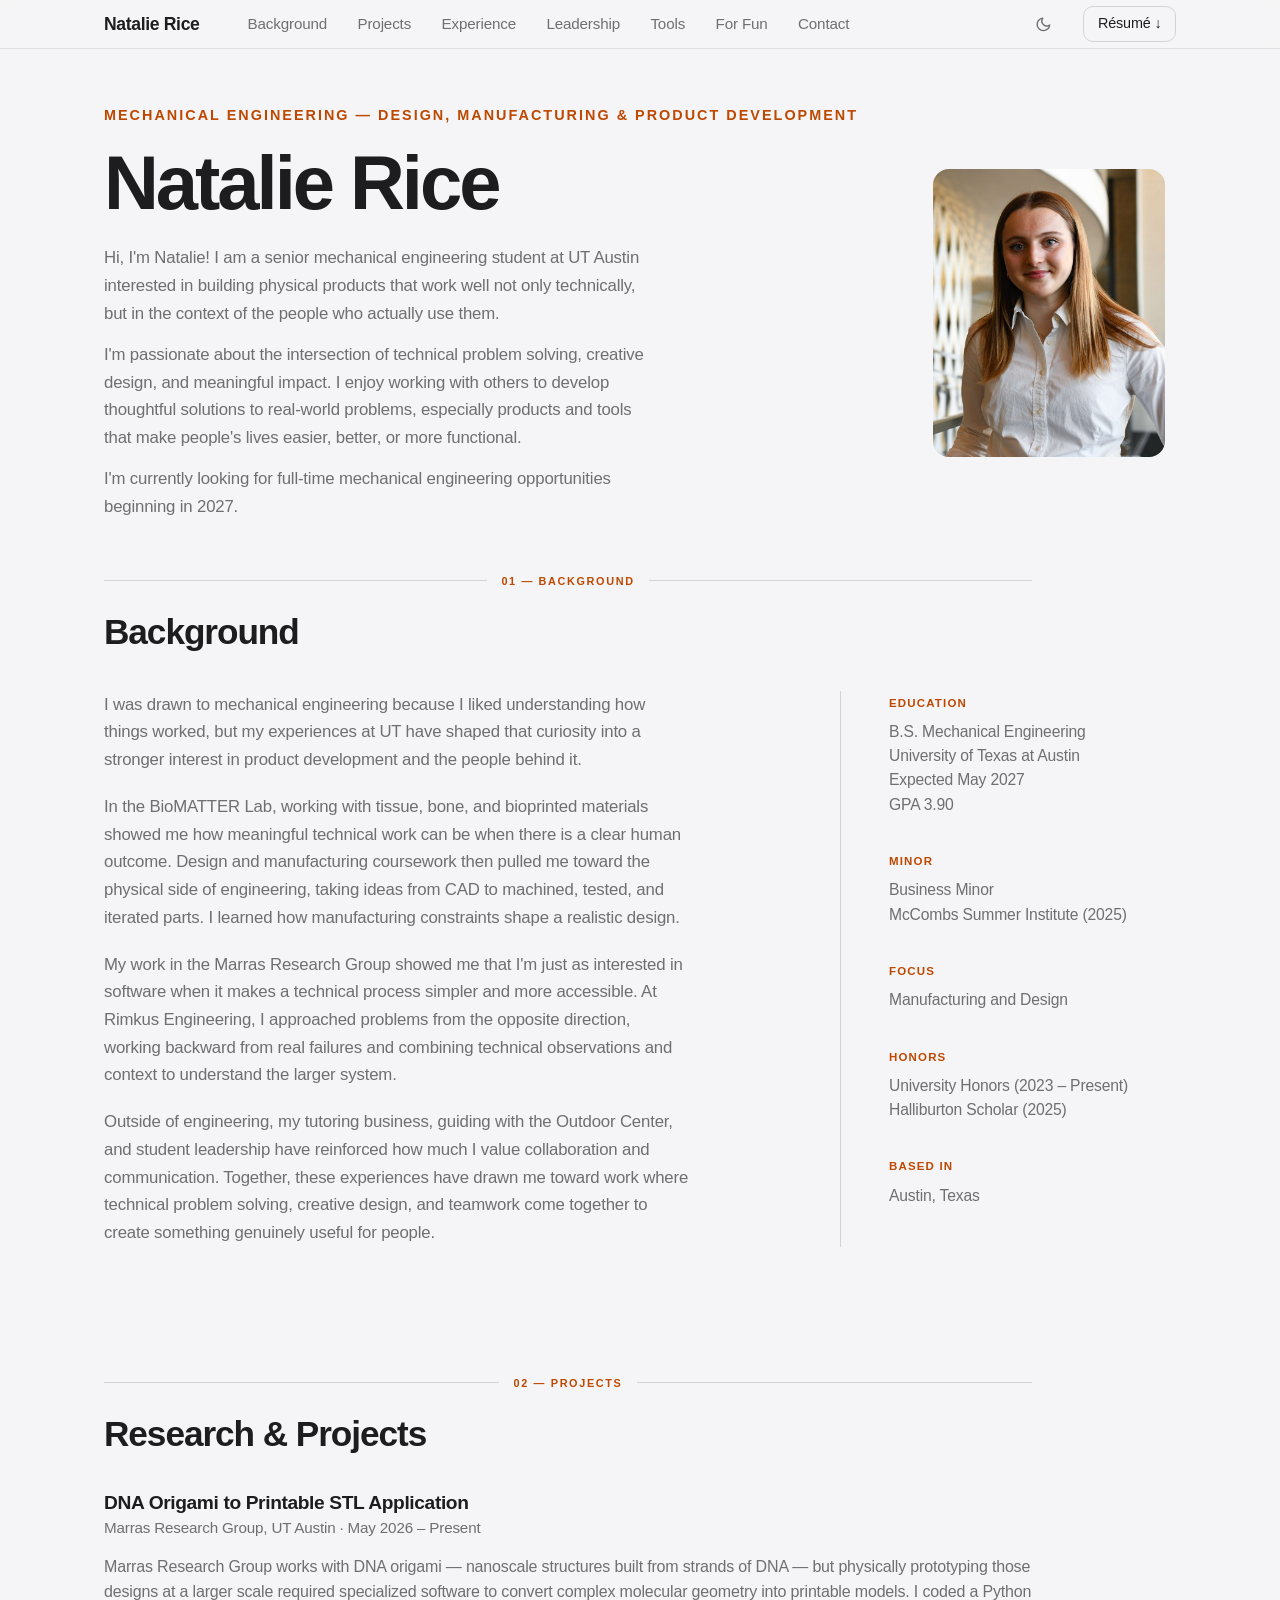
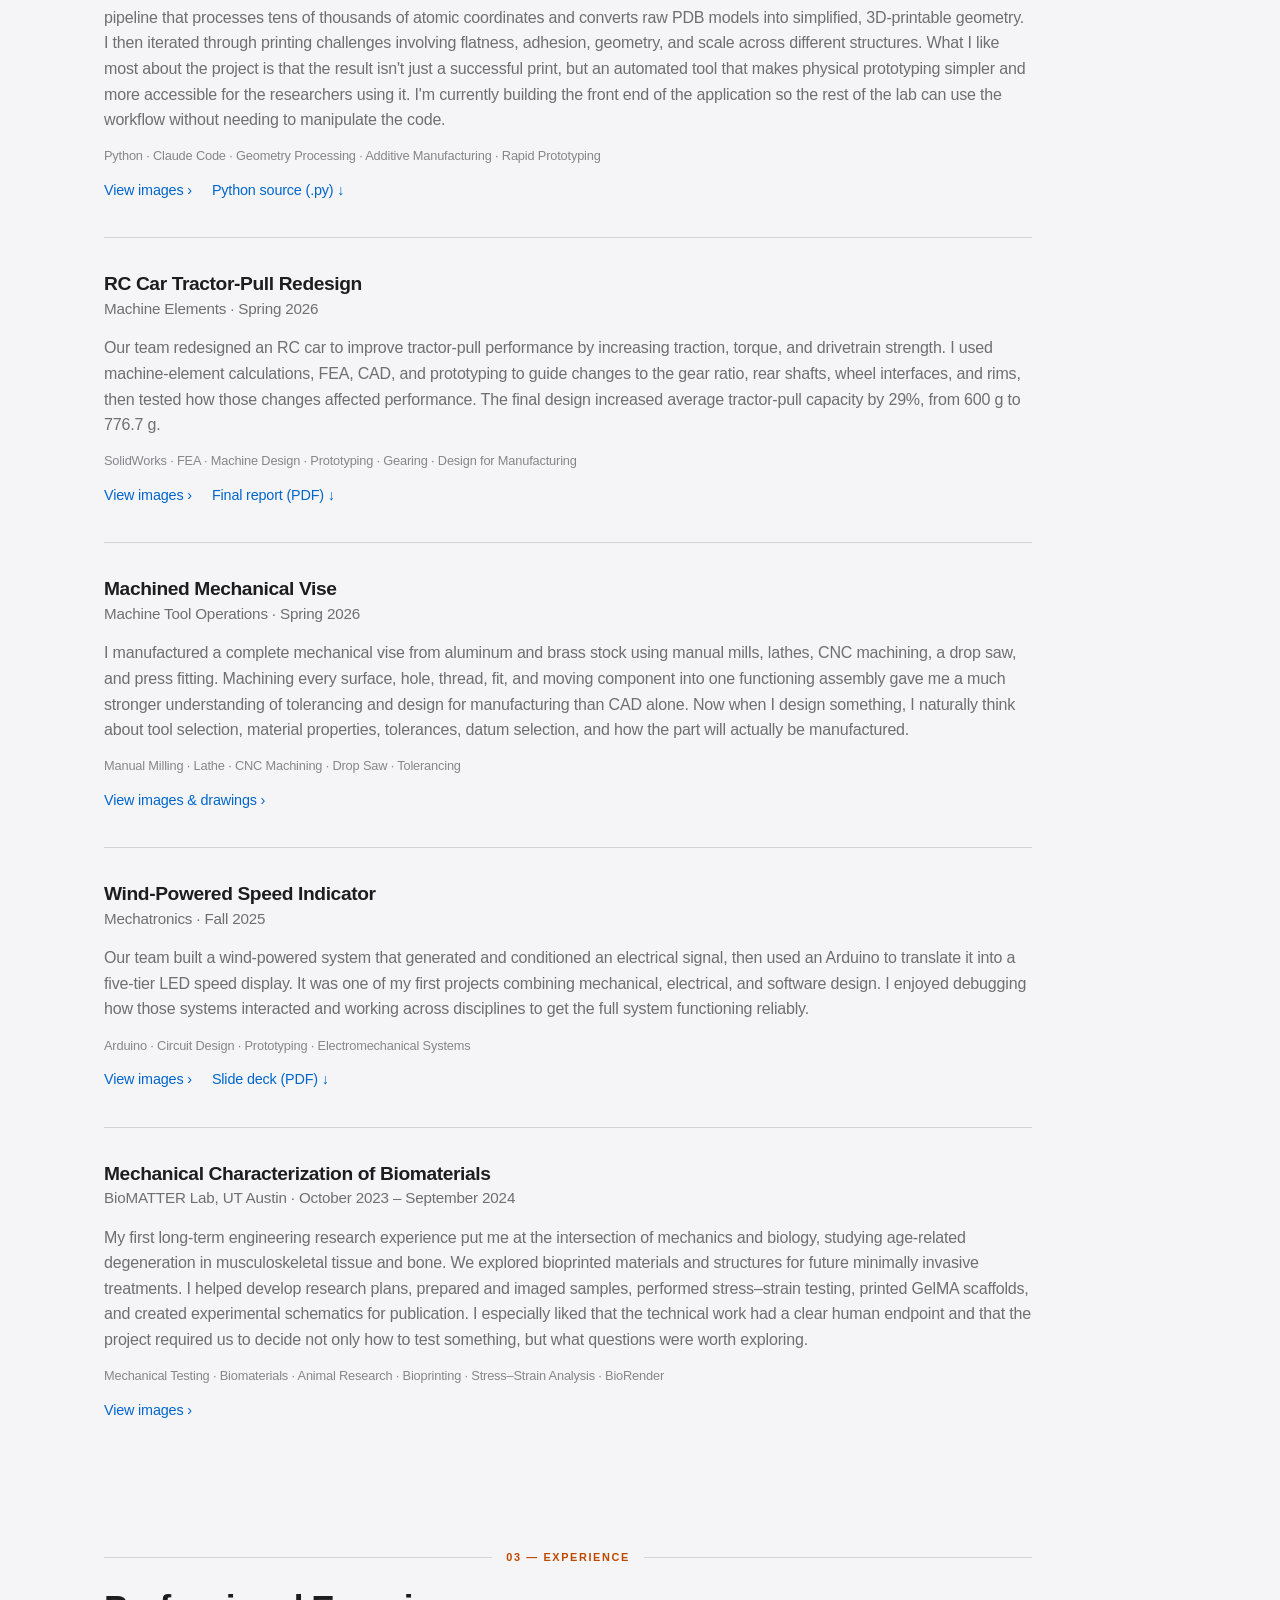
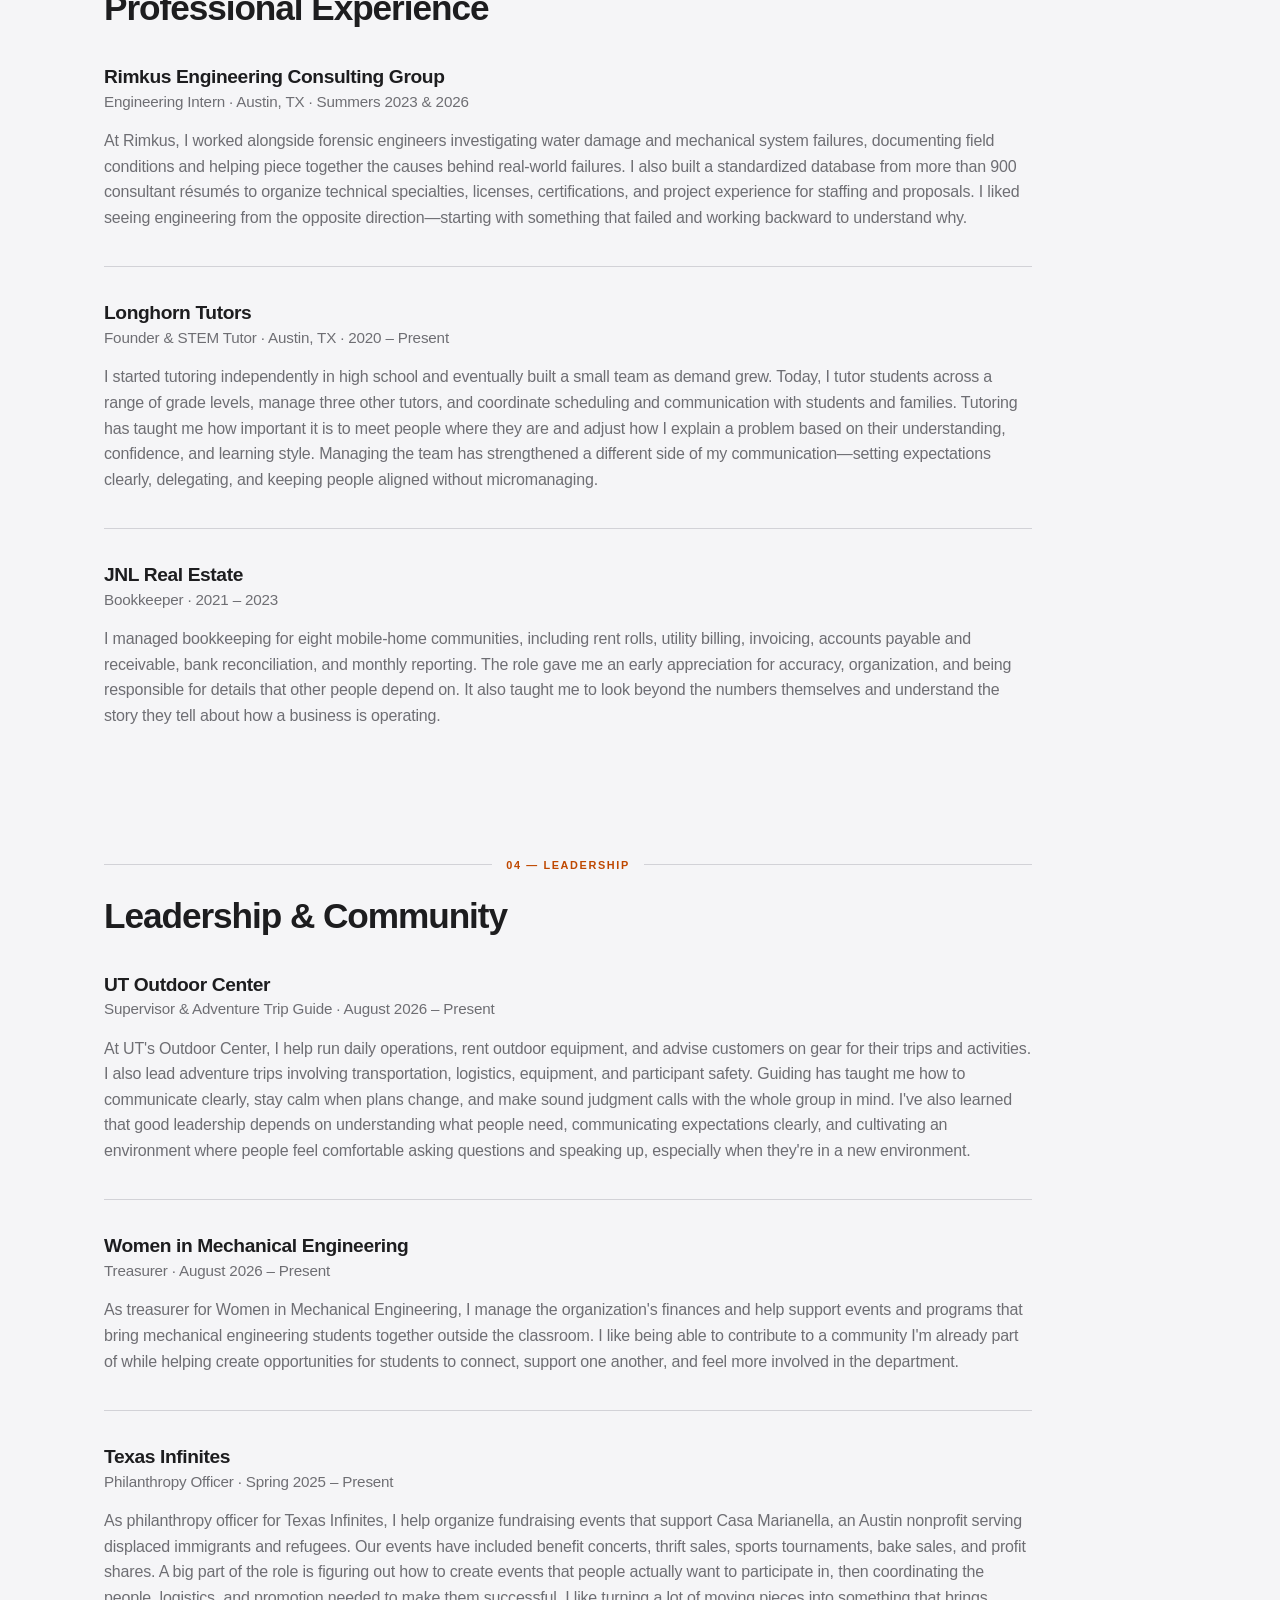
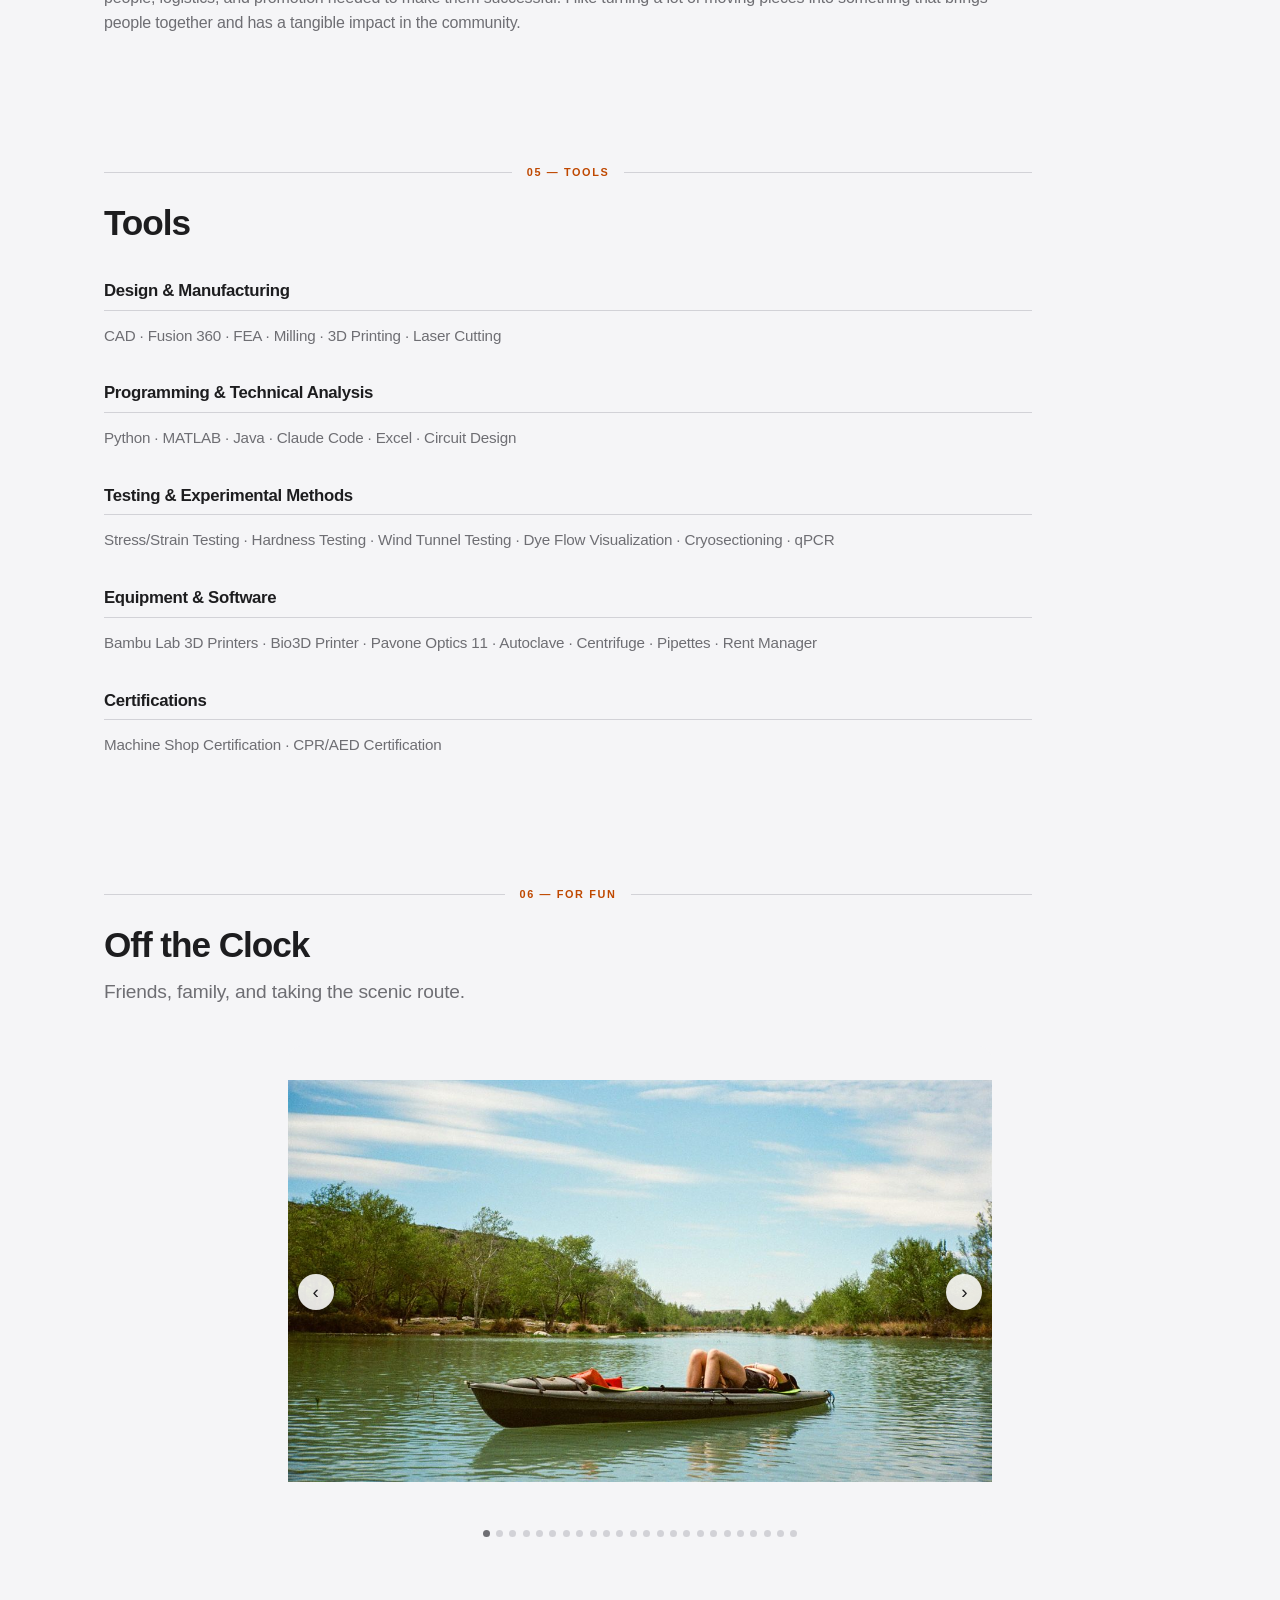
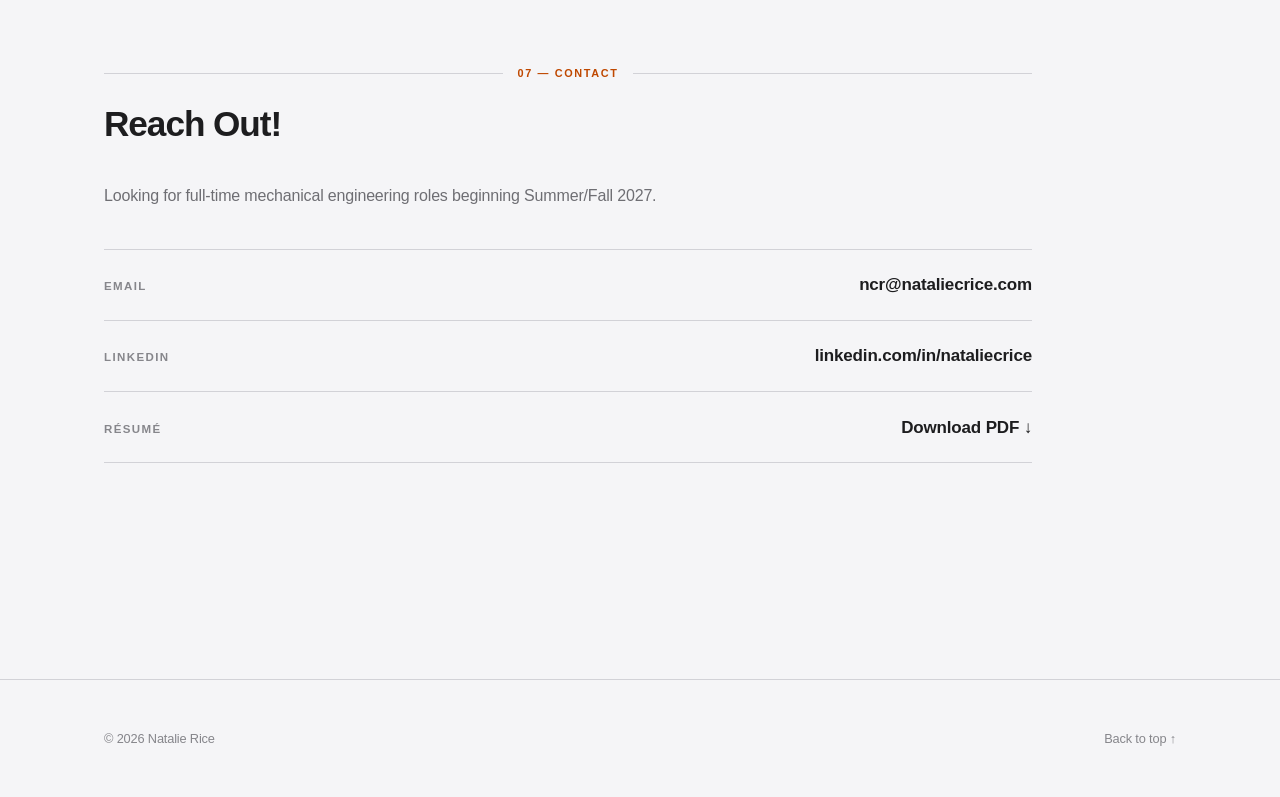
==== commit 30afcf4f: "Update contact email to ncr@nataliecrice.com Co-Authored-By: Claude Sonnet 5 <noreply@anthropic.com>" ====
--- a/index.html
+++ b/index.html
@@ -451,7 +451,7 @@
         <dl class="contact__list">
           <div class="contact__row">
             <dt>Email</dt>
-            <dd><a href="mailto:natalierice.jobs@gmail.com">natalierice.jobs@gmail.com</a></dd>
+            <dd><a href="mailto:ncr@nataliecrice.com">ncr@nataliecrice.com</a></dd>
           </div>
           <div class="contact__row">
             <dt>LinkedIn</dt>
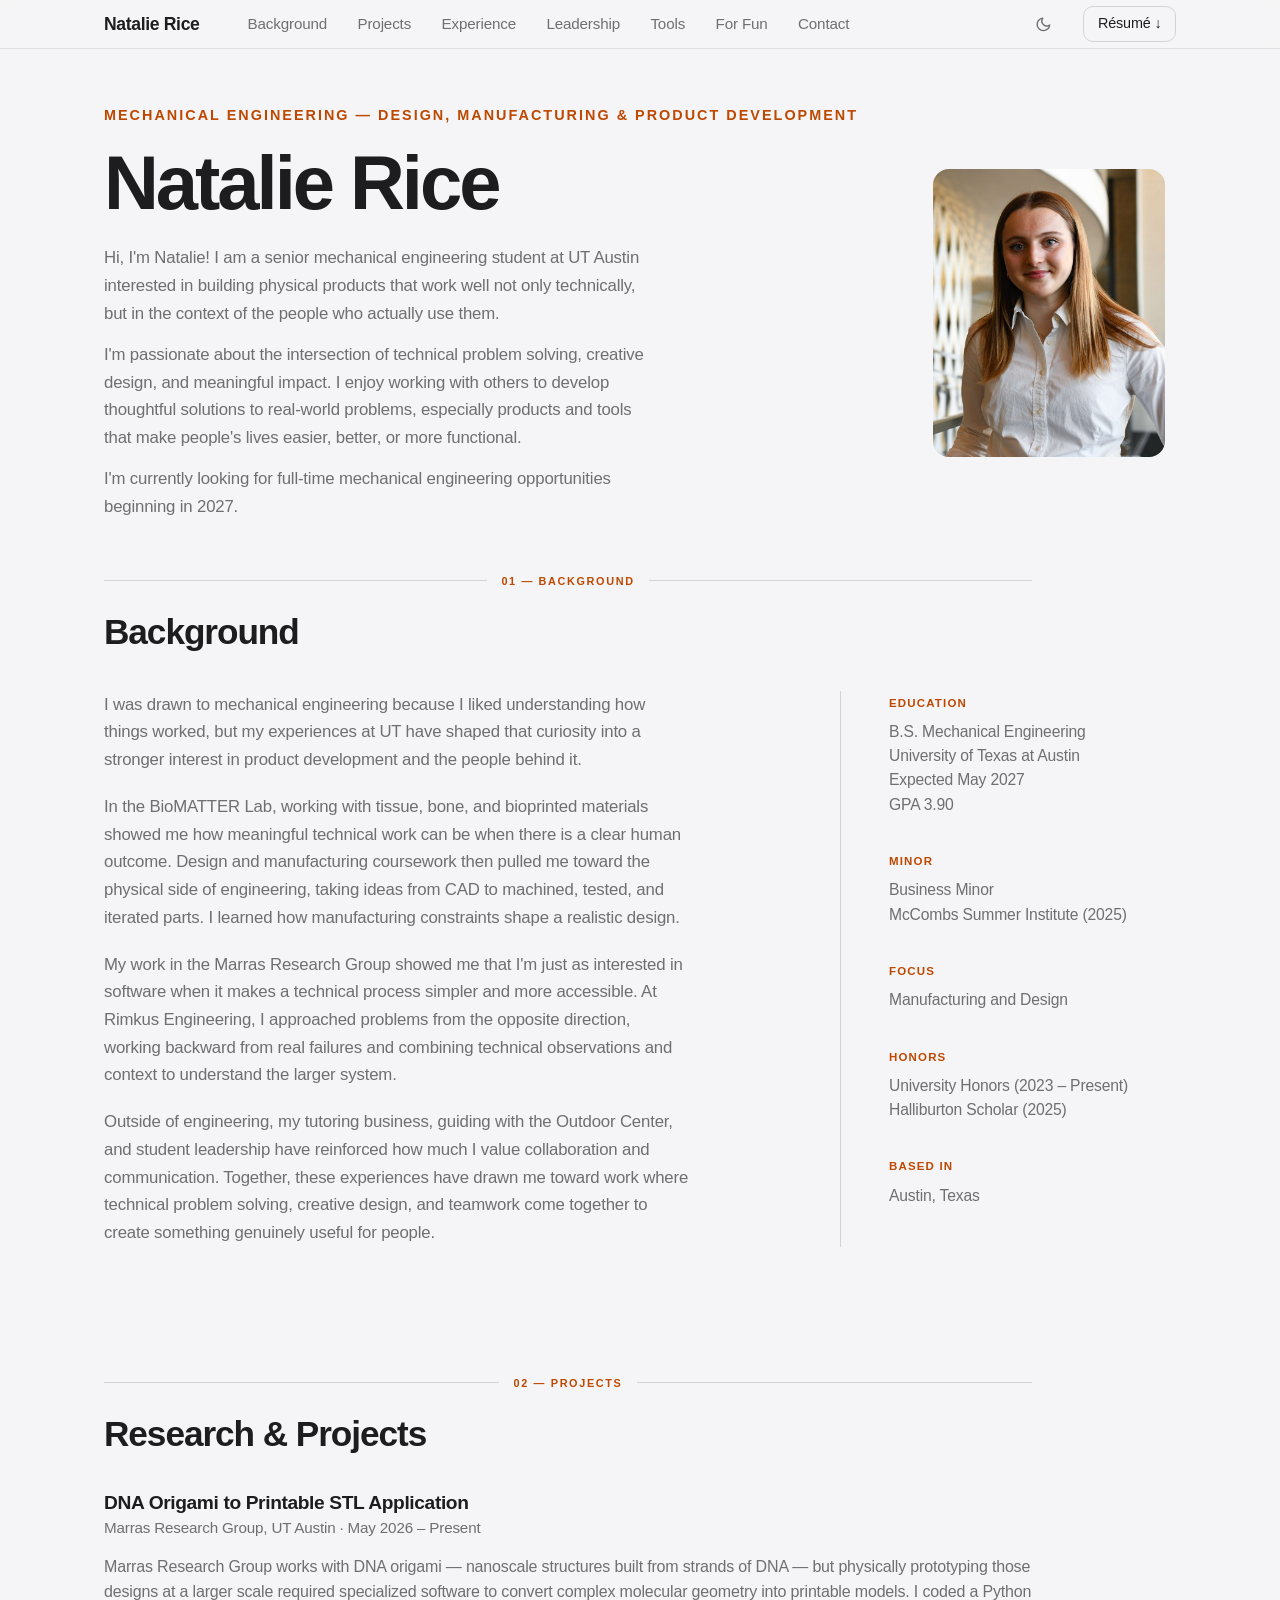
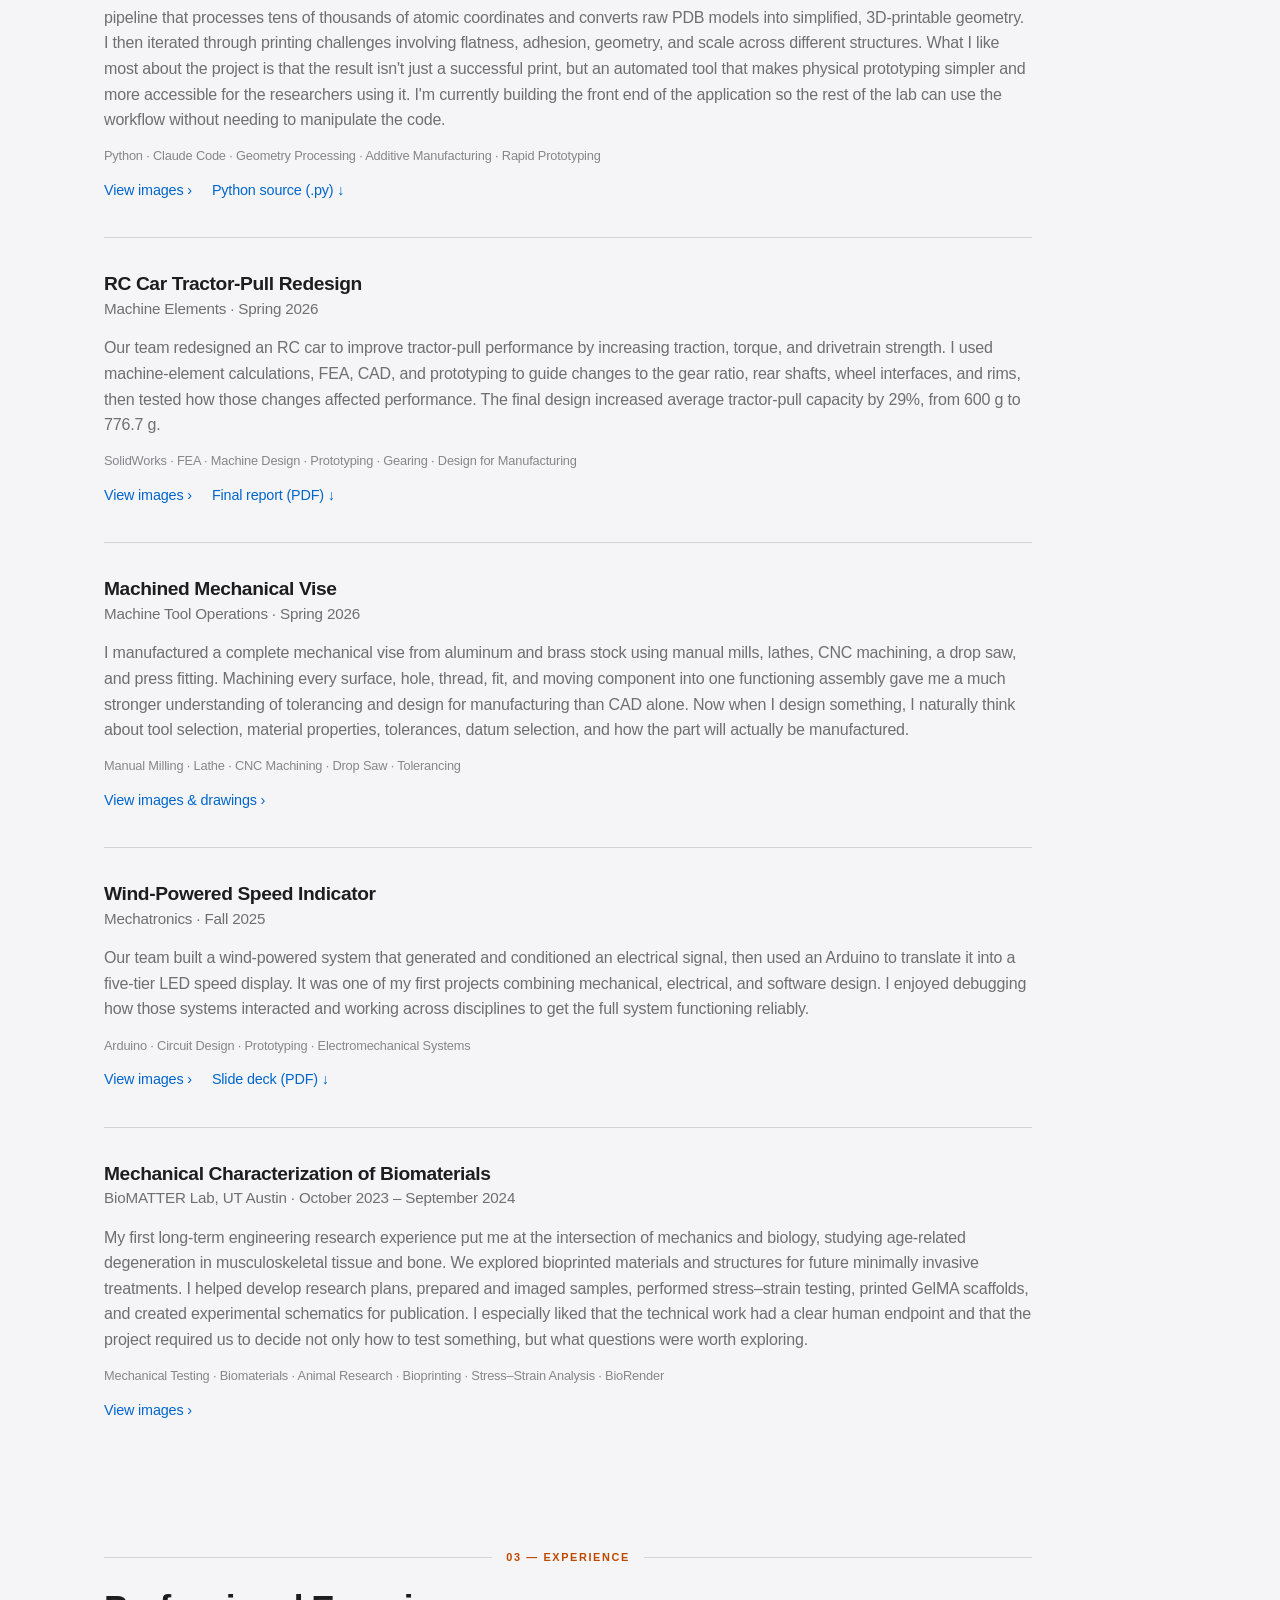
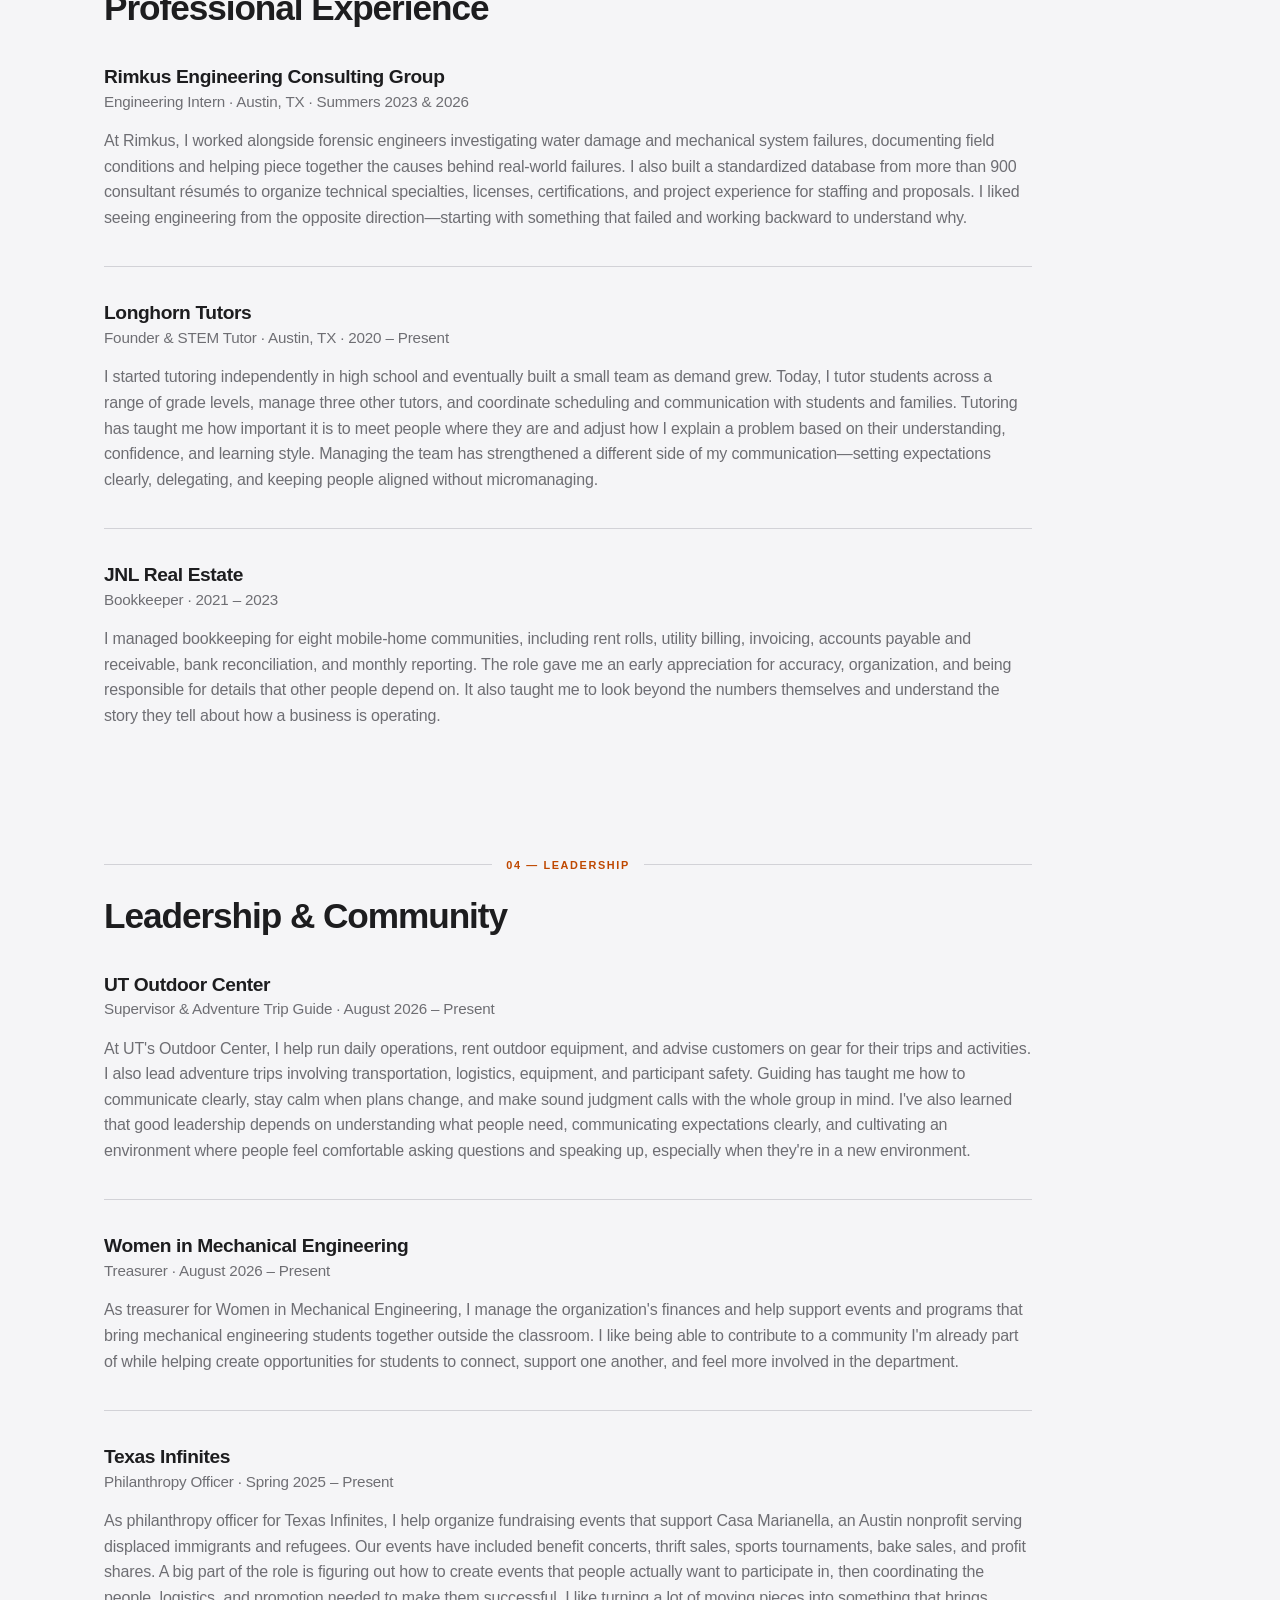
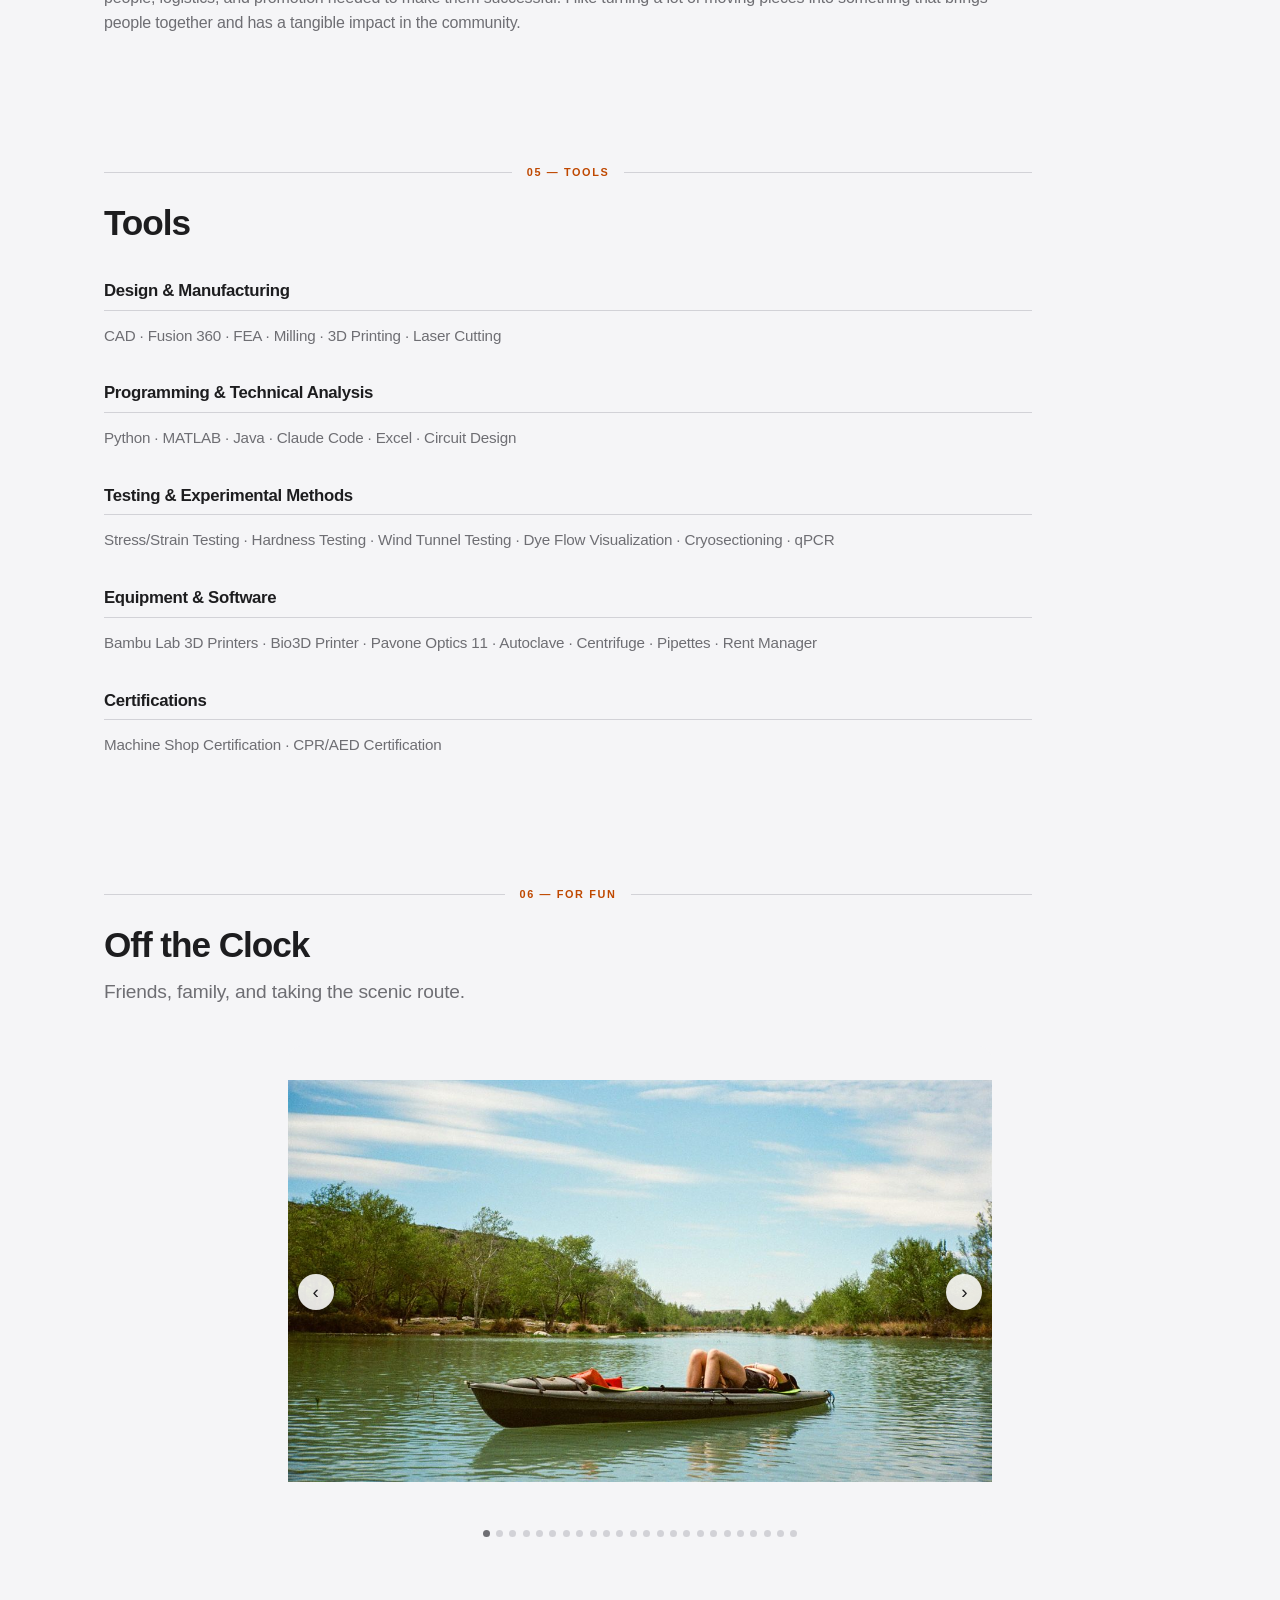
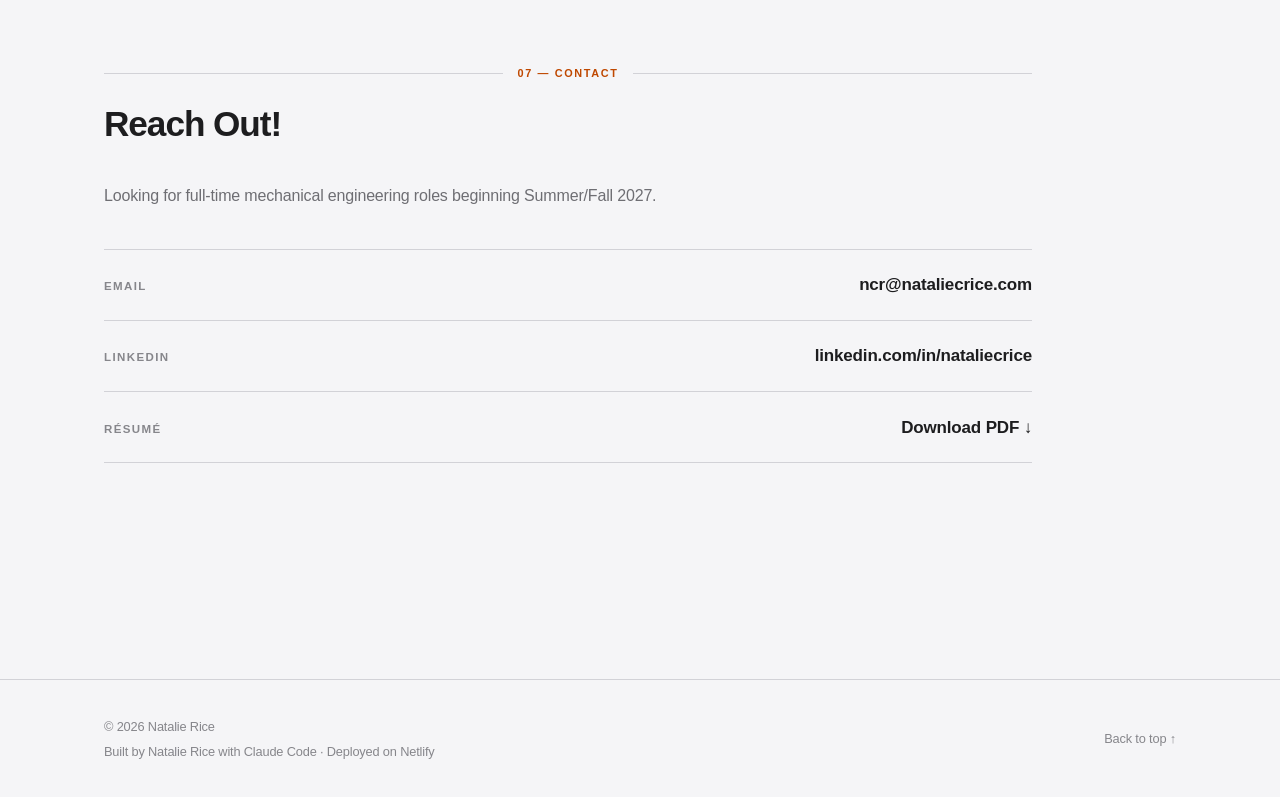
==== commit f6e9e8fb: "Add build/deploy credit to footer Co-Authored-By: Claude Sonnet 5 <noreply@anthropic.com> Claude-Ses" ====
--- a/index.html
+++ b/index.html
@@ -13,7 +13,7 @@
 
   <link rel="icon" href="data:image/svg+xml,%3Csvg xmlns='http://www.w3.org/2000/svg' viewBox='0 0 100 100'%3E%3Ctext y='.9em' font-size='90'%3E%E2%9A%99%EF%B8%8F%3C/text%3E%3C/svg%3E" />
   <script>try{var t=localStorage.getItem('theme');if(t==='dark'||t==='light')document.documentElement.setAttribute('data-theme',t);}catch(e){}</script>
-  <link rel="stylesheet" href="css/style.css?v=48" />
+  <link rel="stylesheet" href="css/style.css?v=49" />
 </head>
 <body>
   <a class="skip-link" href="#main">Skip to content</a>
@@ -470,7 +470,10 @@
 
   <footer class="site-footer">
     <div class="container container--wide site-footer__inner">
-      <p>&copy; <span id="year">2026</span> Natalie Rice</p>
+      <div class="site-footer__meta">
+        <p>&copy; <span id="year">2026</span> Natalie Rice</p>
+        <p>Built by Natalie Rice with Claude Code &middot; Deployed on Netlify</p>
+      </div>
       <p><a href="#top">Back to top ↑</a></p>
     </div>
   </footer>
--- a/css/style.css
+++ b/css/style.css
@@ -322,6 +322,8 @@
 /* ---------- Footer ---------- */
 .site-footer { border-top: 1px solid var(--line); padding-block: 2.25rem; margin-top: clamp(2rem, 6vw, 4rem); }
 .site-footer__inner { display: flex; justify-content: space-between; align-items: center; gap: 1rem; font-size: 0.8rem; color: var(--ink-3); max-width: var(--sheet); }
+.site-footer__meta { display: flex; flex-direction: column; gap: 0.35rem; }
+.site-footer__meta p { margin: 0; }
 .site-footer a { color: var(--ink-3); text-decoration: none; }
 .site-footer a:hover { color: var(--ink-2); }
 
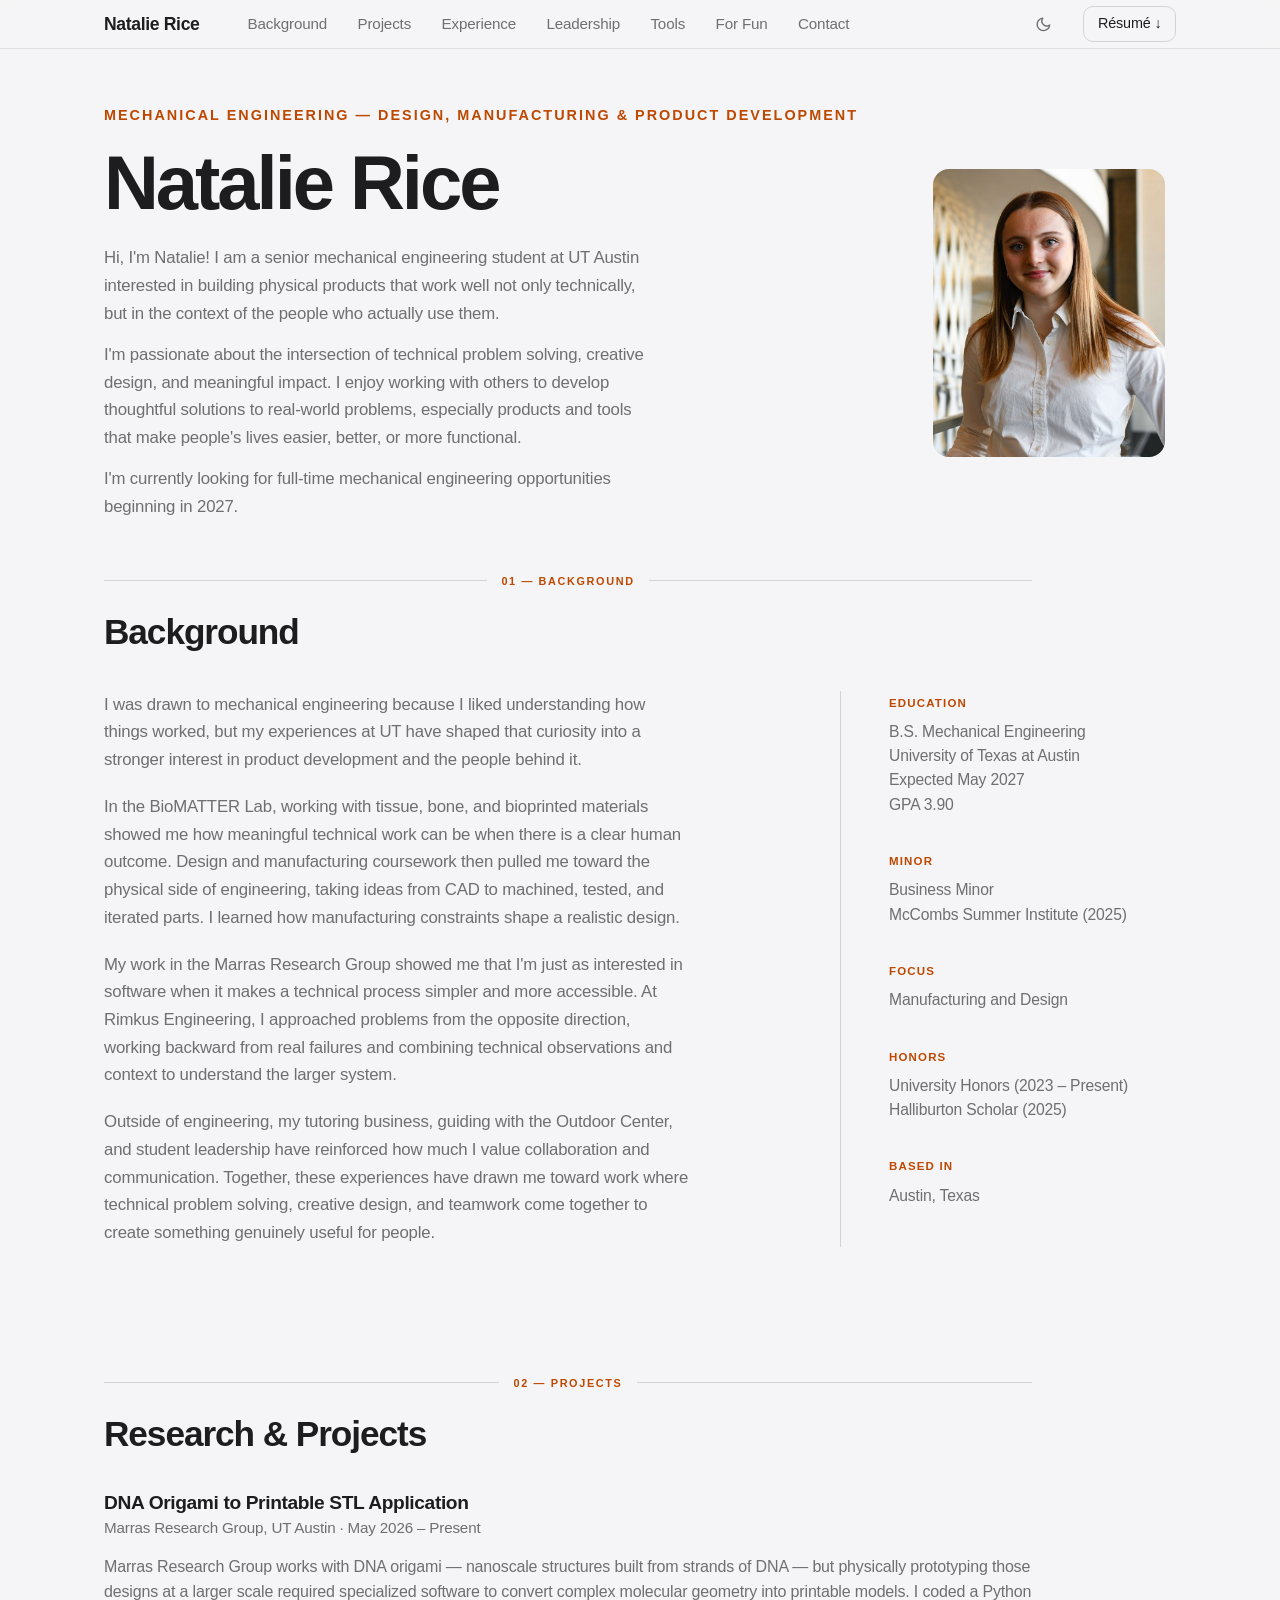
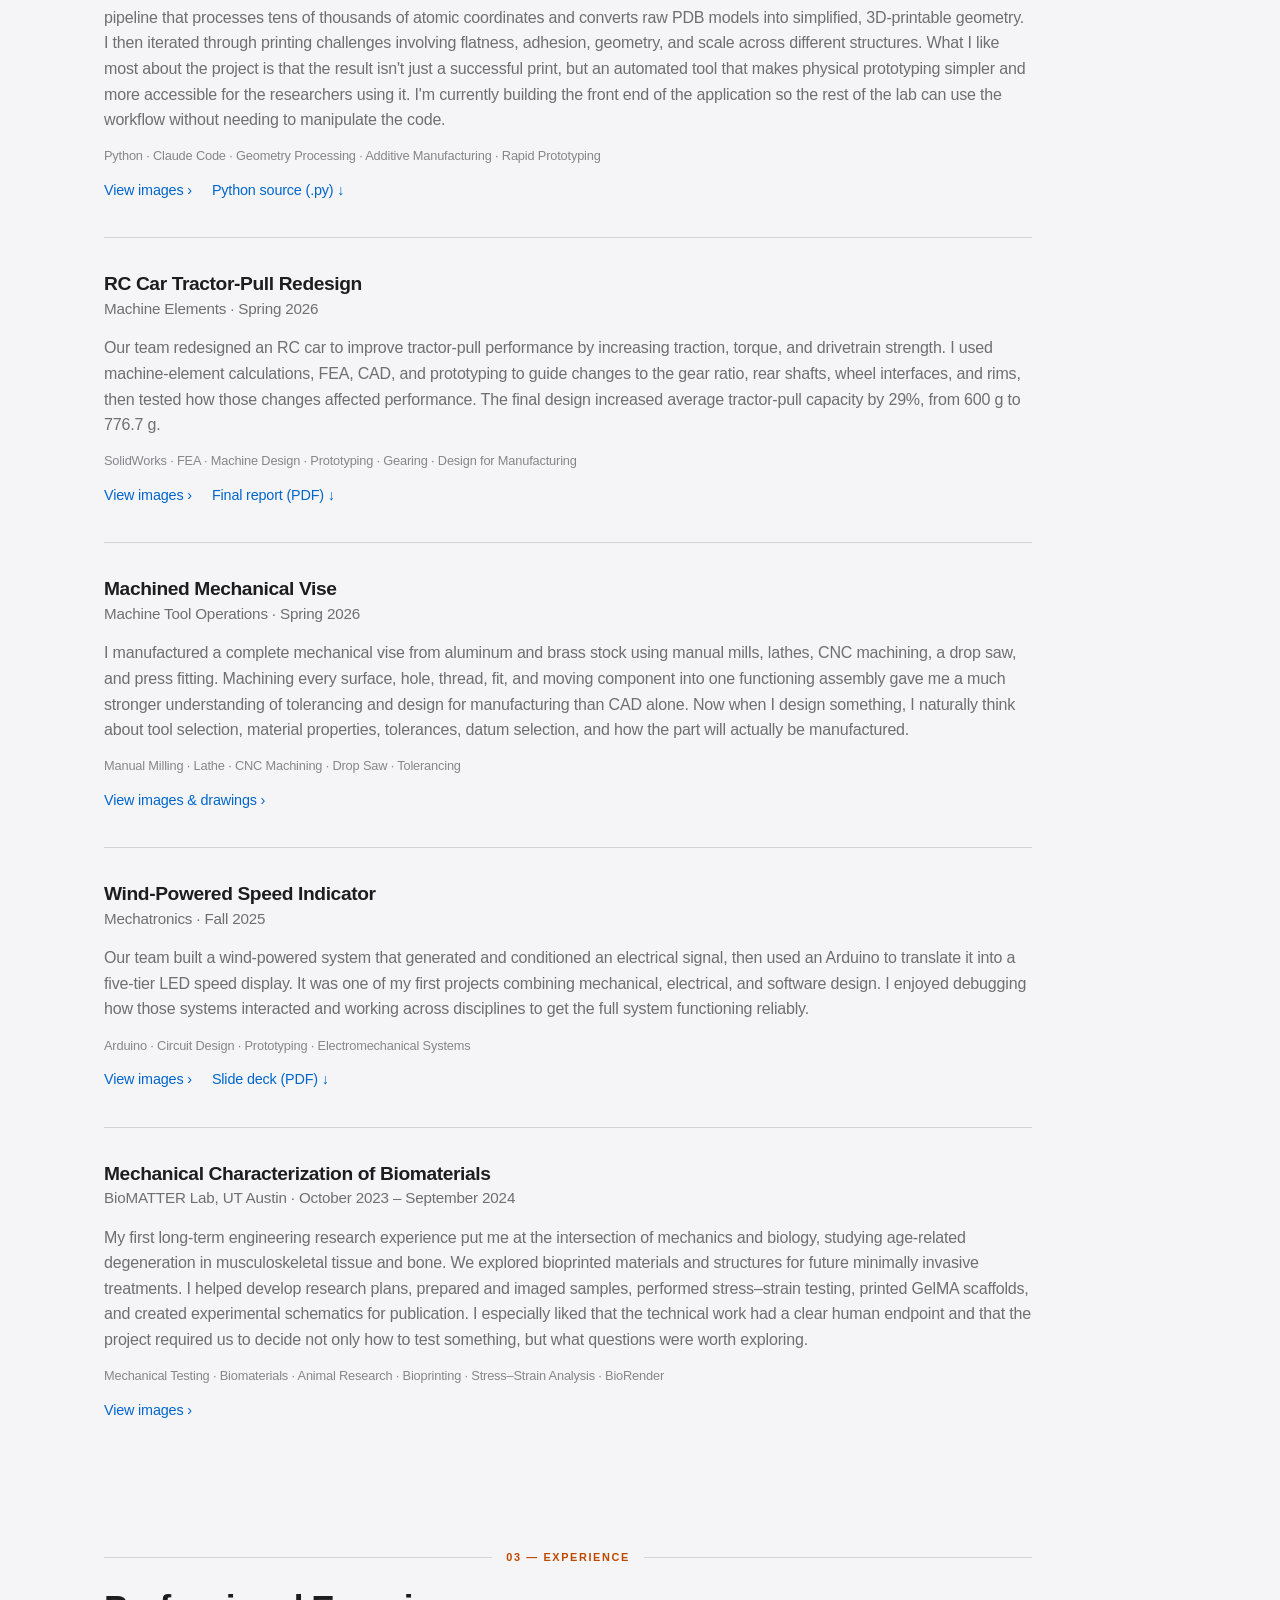
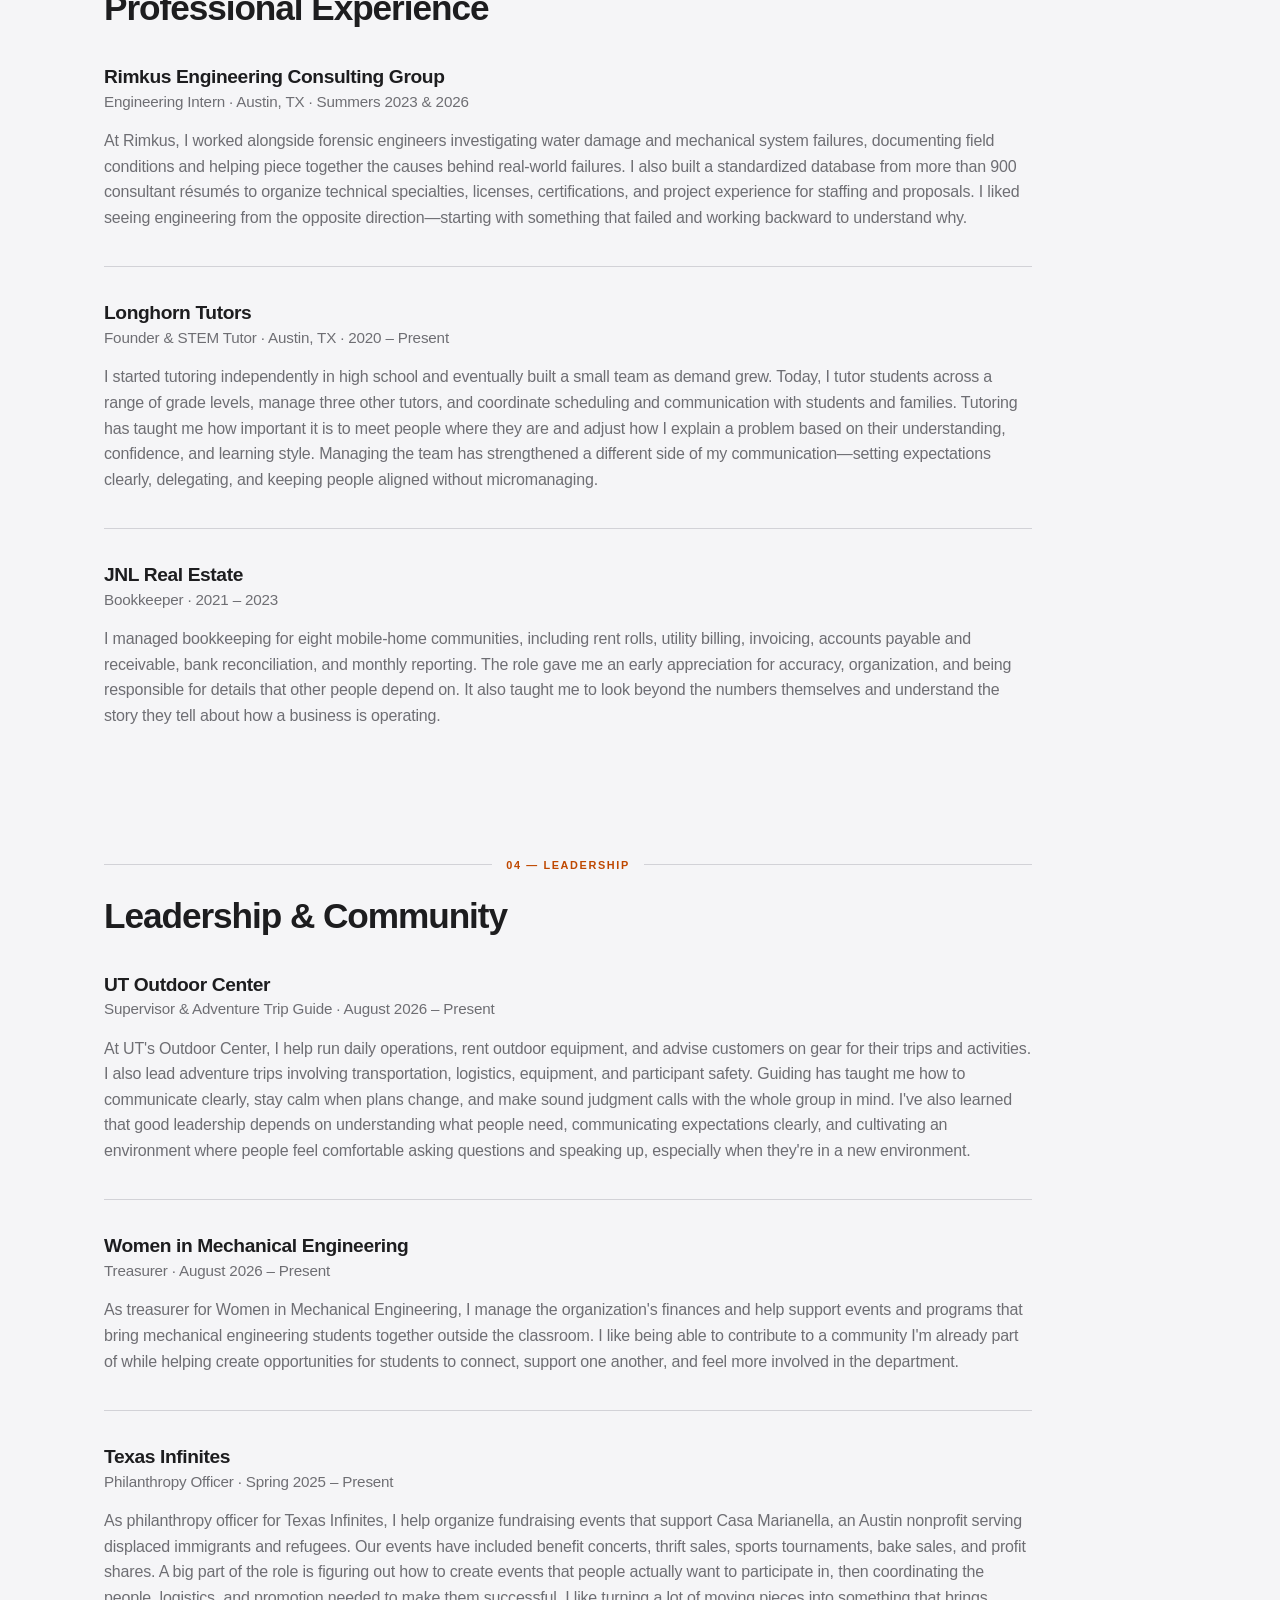
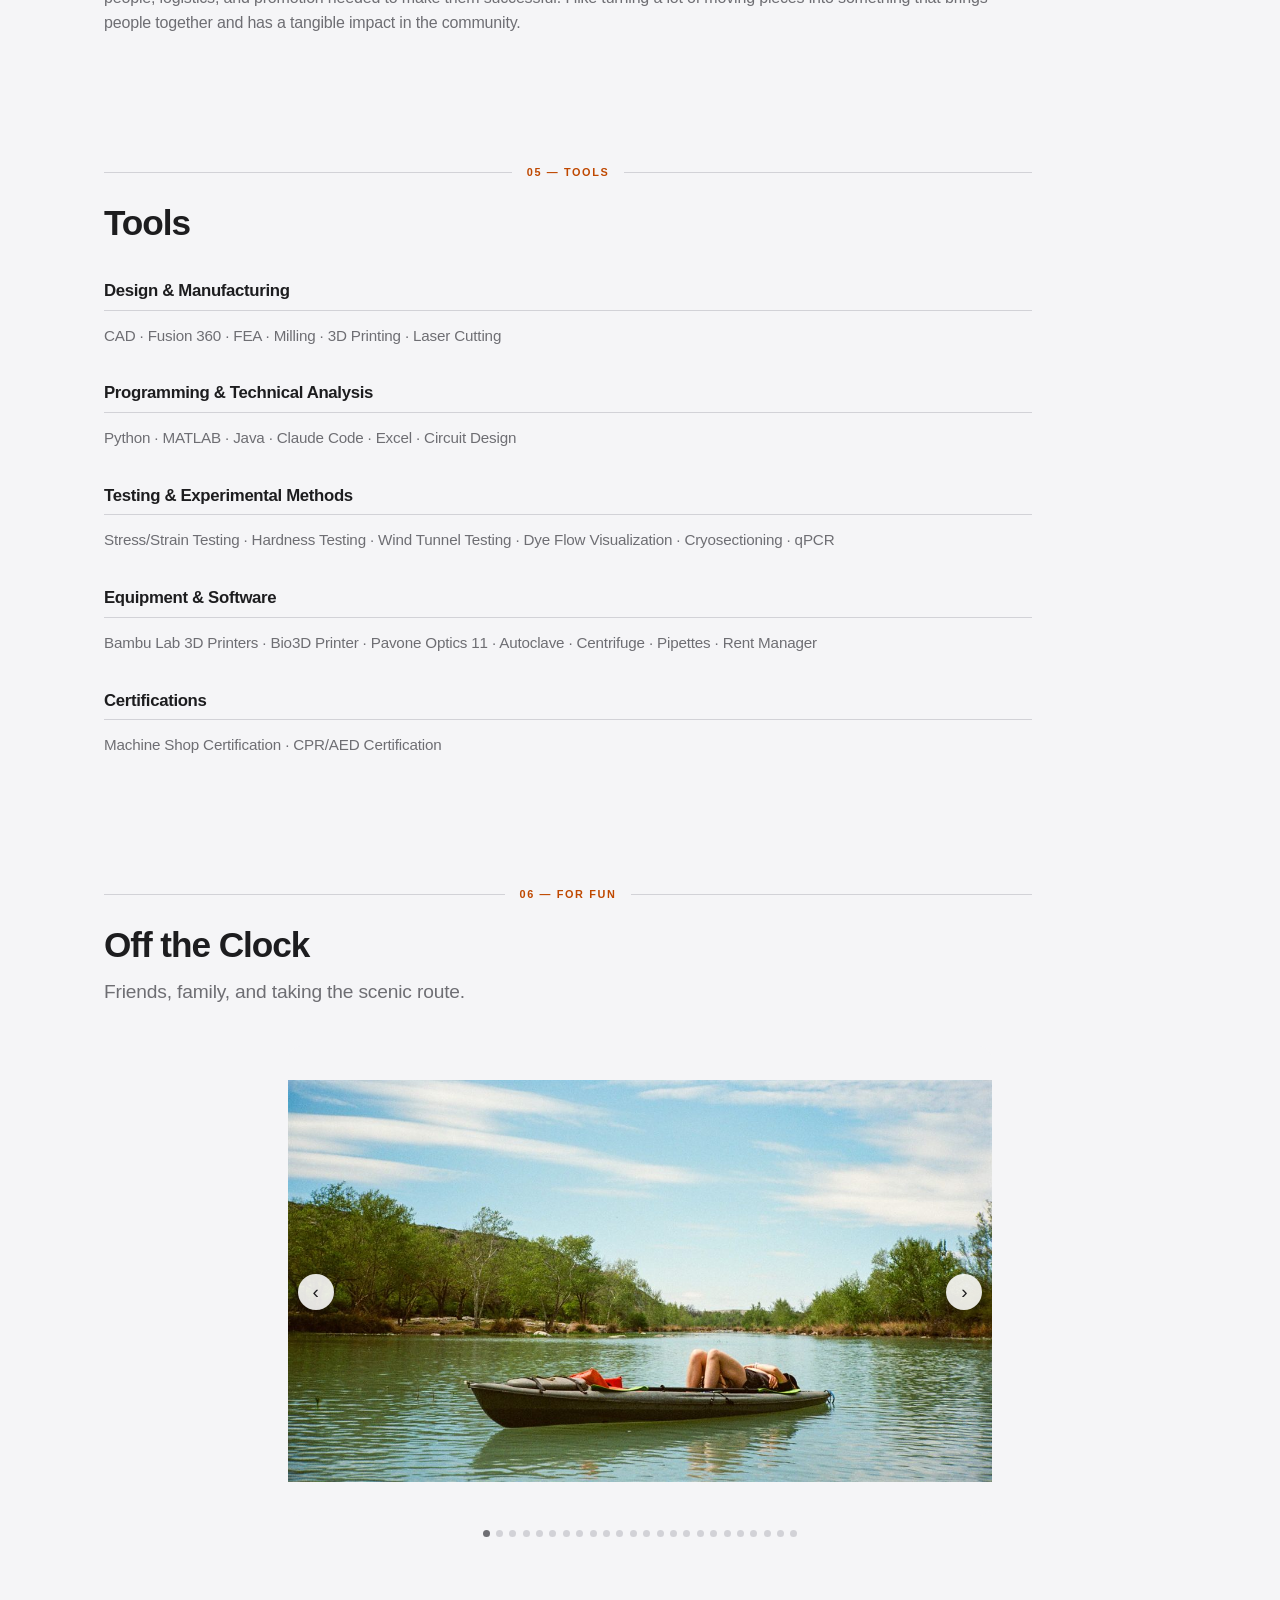
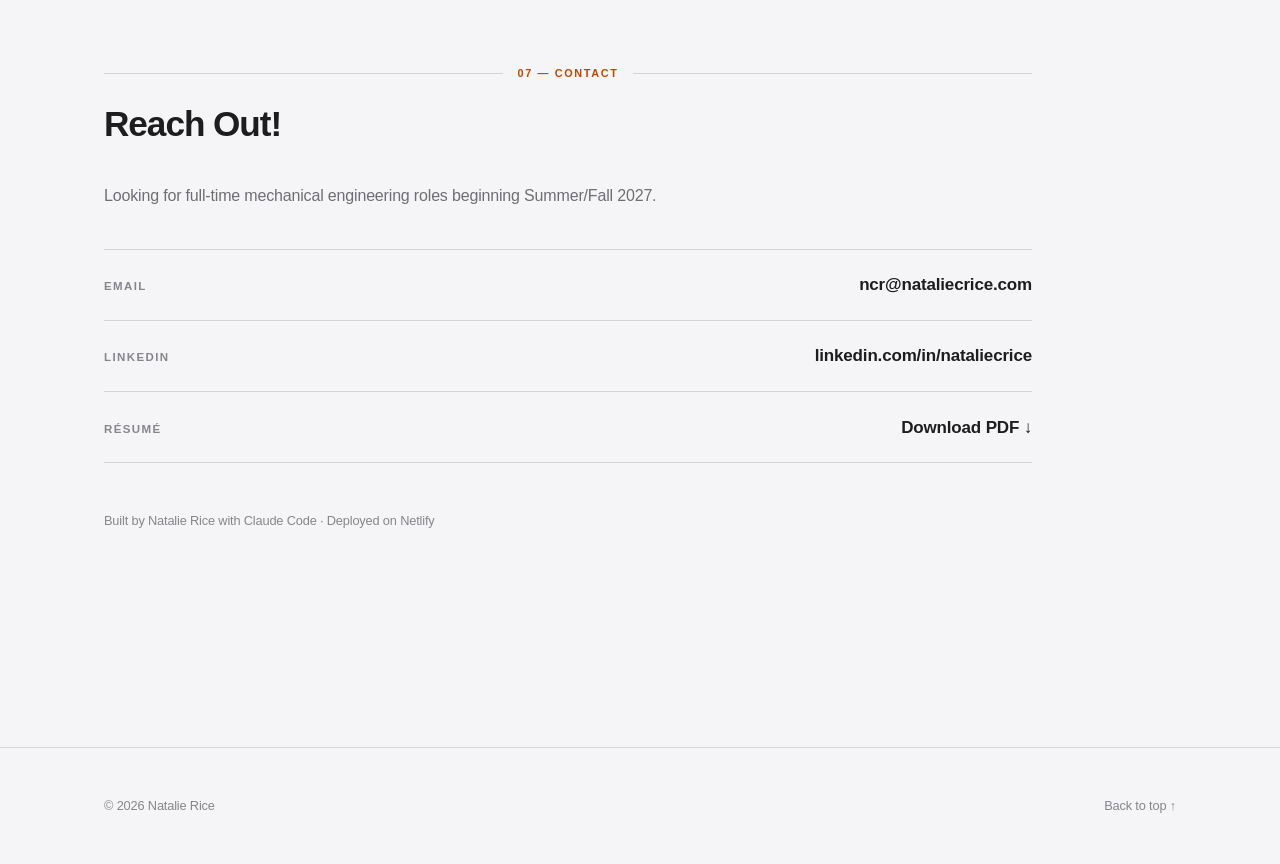
==== commit b8396af2: "Move build/deploy credit below Contact section Co-Authored-By: Claude Sonnet 5 <noreply@anthropic.co" ====
--- a/index.html
+++ b/index.html
@@ -13,7 +13,7 @@
 
   <link rel="icon" href="data:image/svg+xml,%3Csvg xmlns='http://www.w3.org/2000/svg' viewBox='0 0 100 100'%3E%3Ctext y='.9em' font-size='90'%3E%E2%9A%99%EF%B8%8F%3C/text%3E%3C/svg%3E" />
   <script>try{var t=localStorage.getItem('theme');if(t==='dark'||t==='light')document.documentElement.setAttribute('data-theme',t);}catch(e){}</script>
-  <link rel="stylesheet" href="css/style.css?v=49" />
+  <link rel="stylesheet" href="css/style.css?v=50" />
 </head>
 <body>
   <a class="skip-link" href="#main">Skip to content</a>
@@ -462,6 +462,7 @@
             <dd><a href="assets/resume.pdf">Download PDF &#8595;</a></dd>
           </div>
         </dl>
+        <p class="contact__colophon">Built by Natalie Rice with Claude Code &middot; Deployed on Netlify</p>
       </div>
     </section>
 
@@ -470,10 +471,7 @@
 
   <footer class="site-footer">
     <div class="container container--wide site-footer__inner">
-      <div class="site-footer__meta">
-        <p>&copy; <span id="year">2026</span> Natalie Rice</p>
-        <p>Built by Natalie Rice with Claude Code &middot; Deployed on Netlify</p>
-      </div>
+      <p>&copy; <span id="year">2026</span> Natalie Rice</p>
       <p><a href="#top">Back to top ↑</a></p>
     </div>
   </footer>
--- a/css/style.css
+++ b/css/style.css
@@ -322,8 +322,7 @@
 /* ---------- Footer ---------- */
 .site-footer { border-top: 1px solid var(--line); padding-block: 2.25rem; margin-top: clamp(2rem, 6vw, 4rem); }
 .site-footer__inner { display: flex; justify-content: space-between; align-items: center; gap: 1rem; font-size: 0.8rem; color: var(--ink-3); max-width: var(--sheet); }
-.site-footer__meta { display: flex; flex-direction: column; gap: 0.35rem; }
-.site-footer__meta p { margin: 0; }
+.contact__colophon { margin: clamp(2rem, 5vw, 3rem) 0 0; font-size: 0.8rem; color: var(--ink-3); }
 .site-footer a { color: var(--ink-3); text-decoration: none; }
 .site-footer a:hover { color: var(--ink-2); }
 
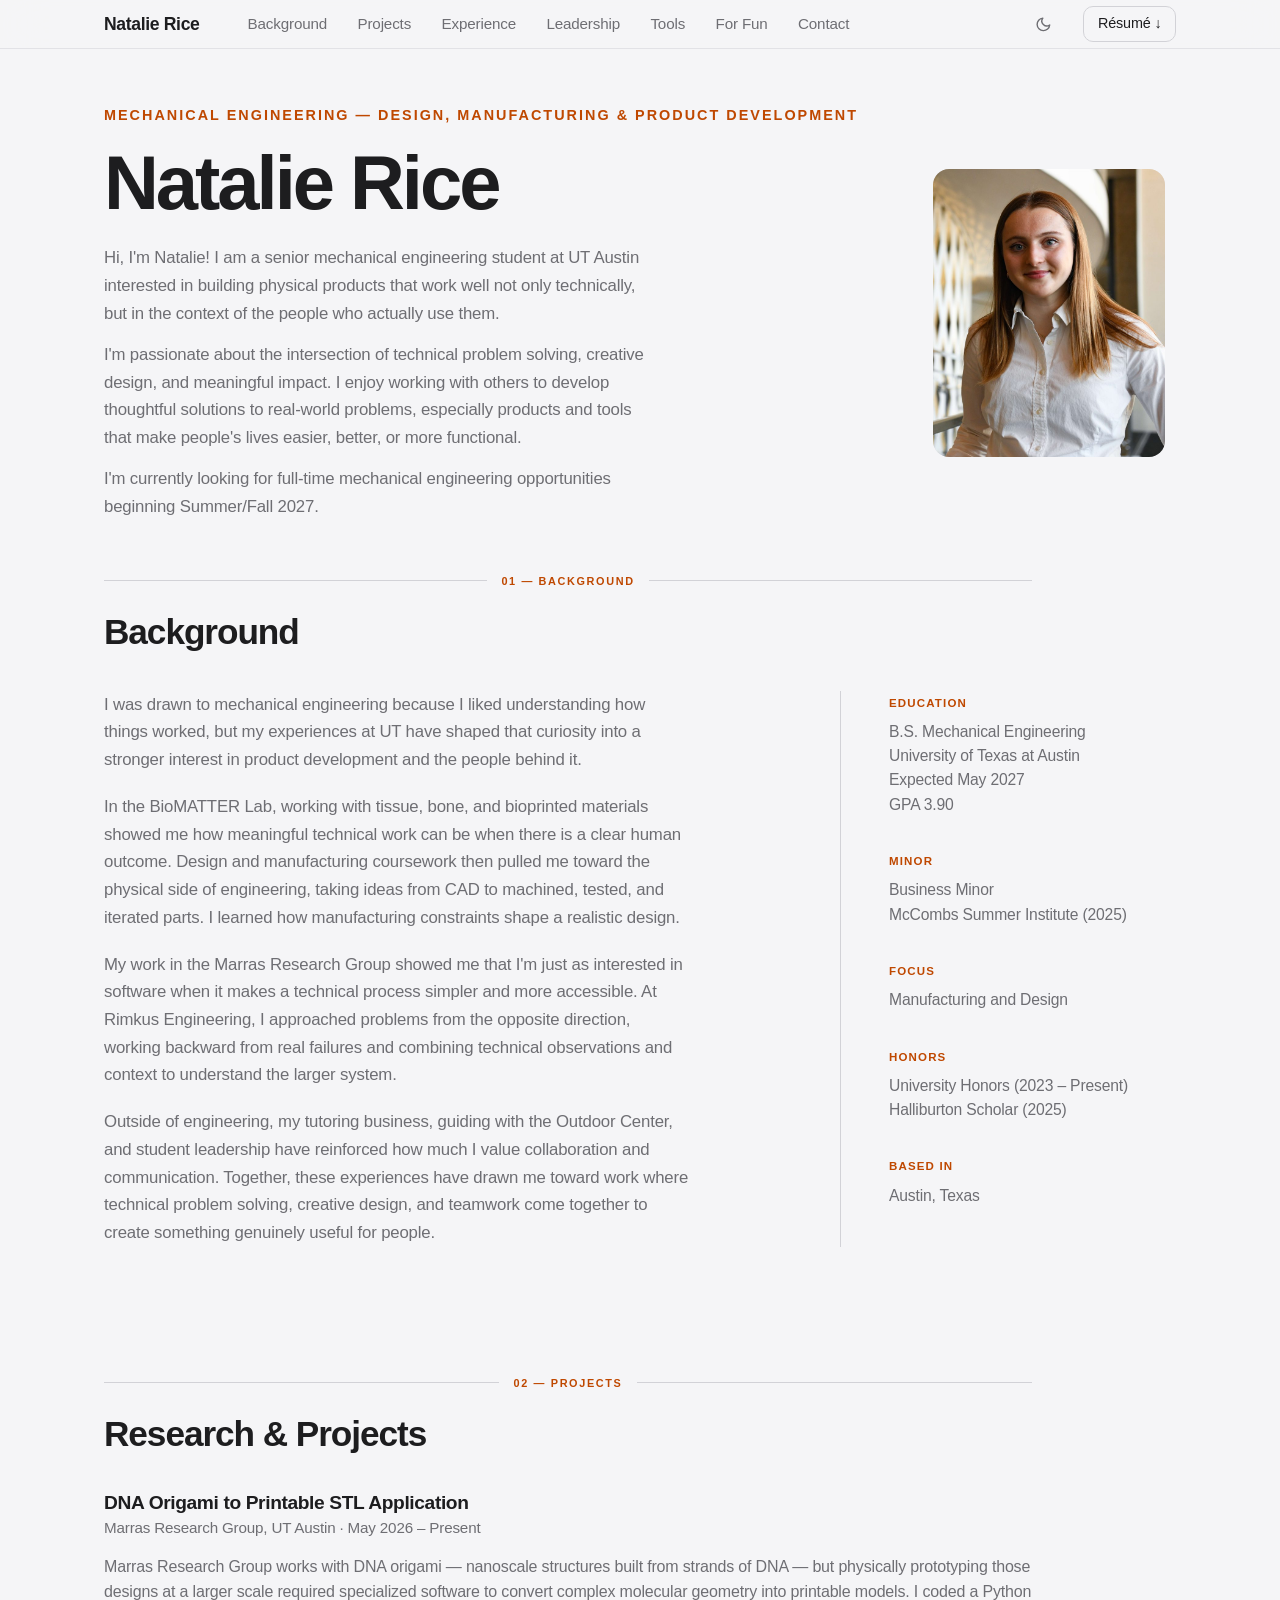
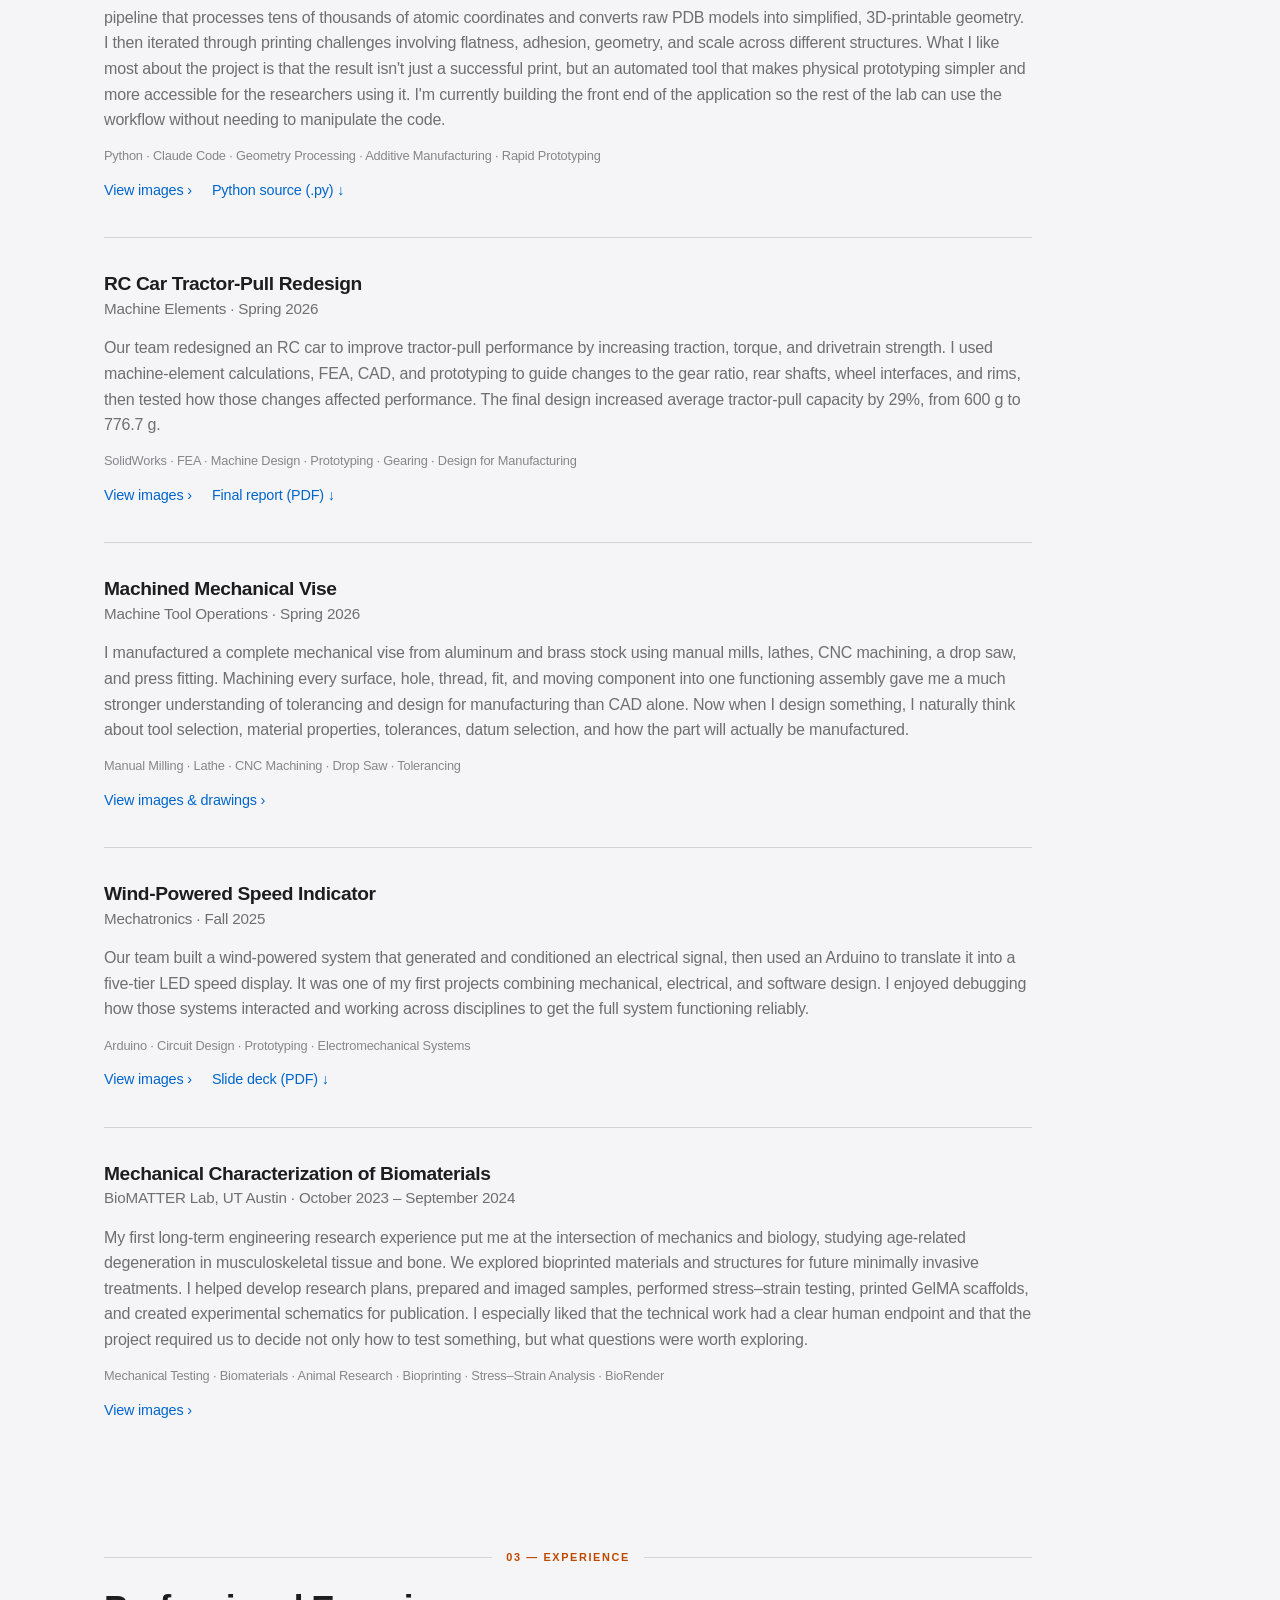
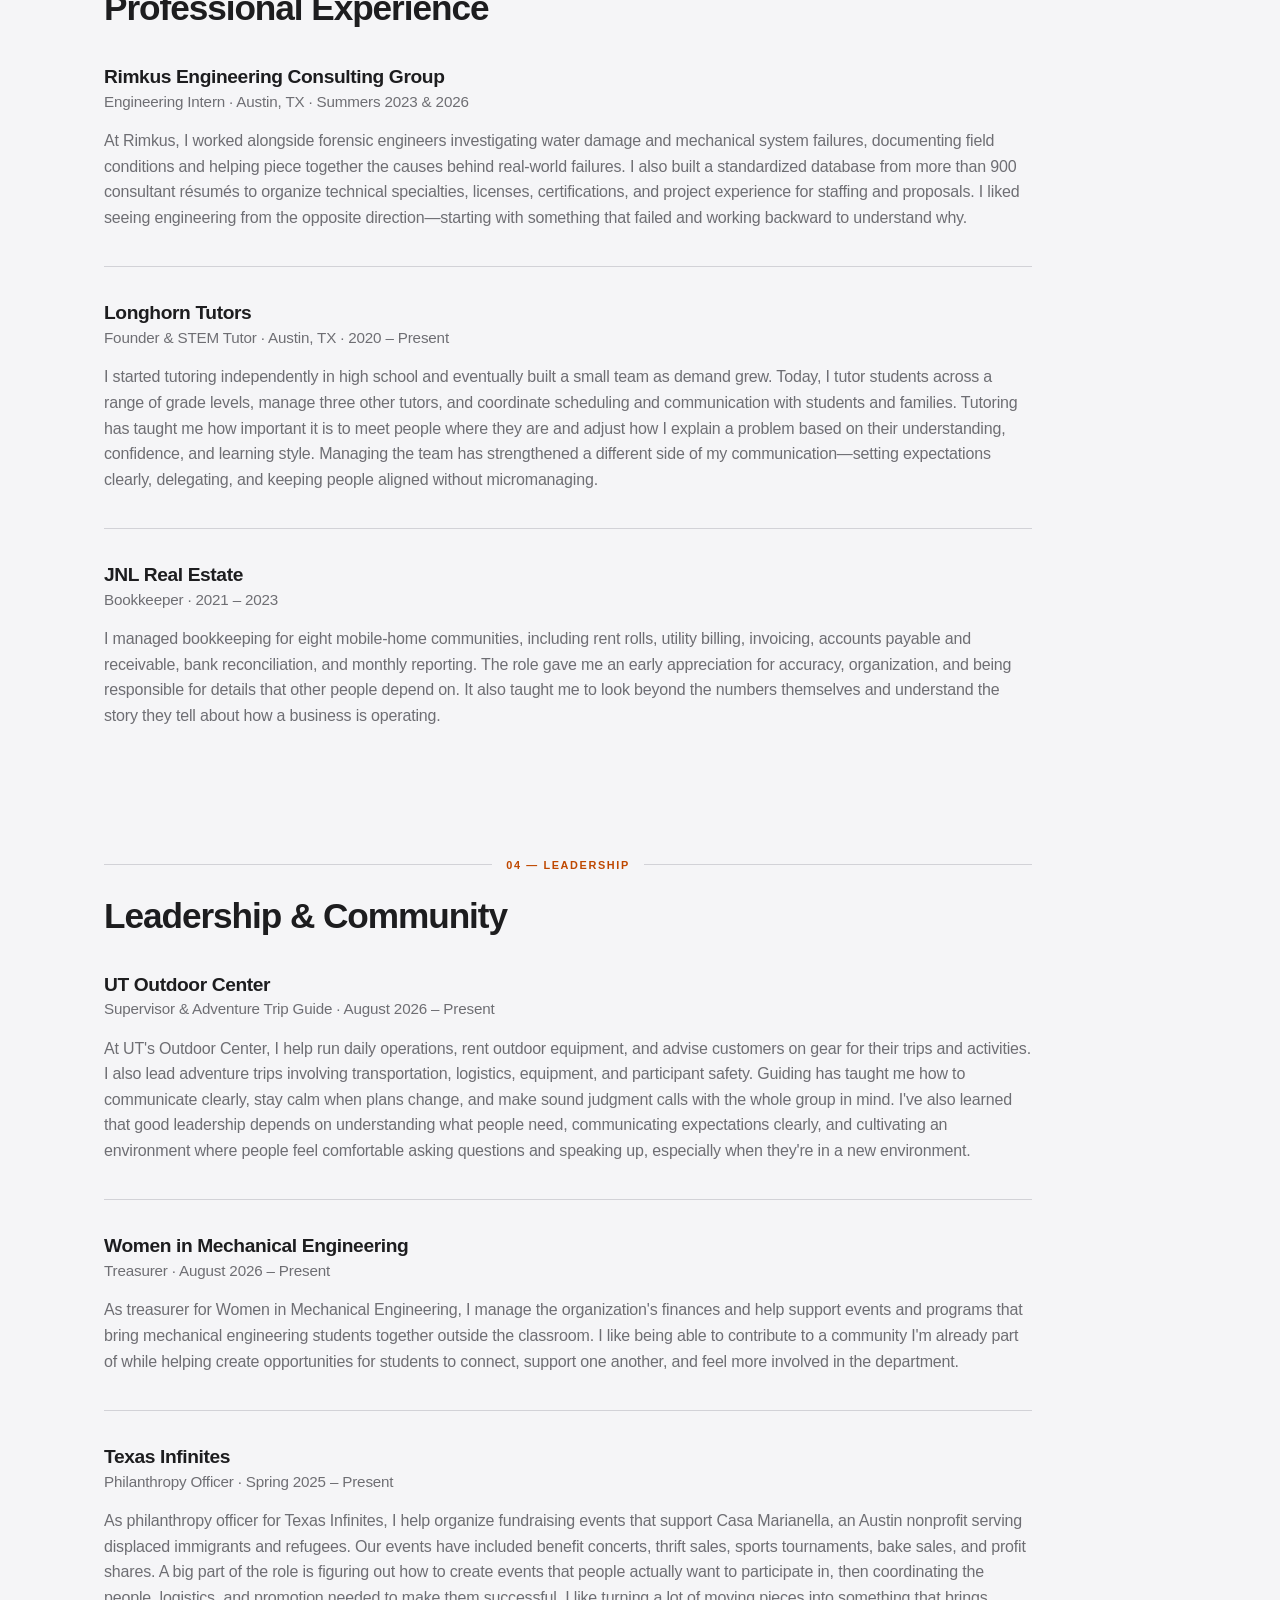
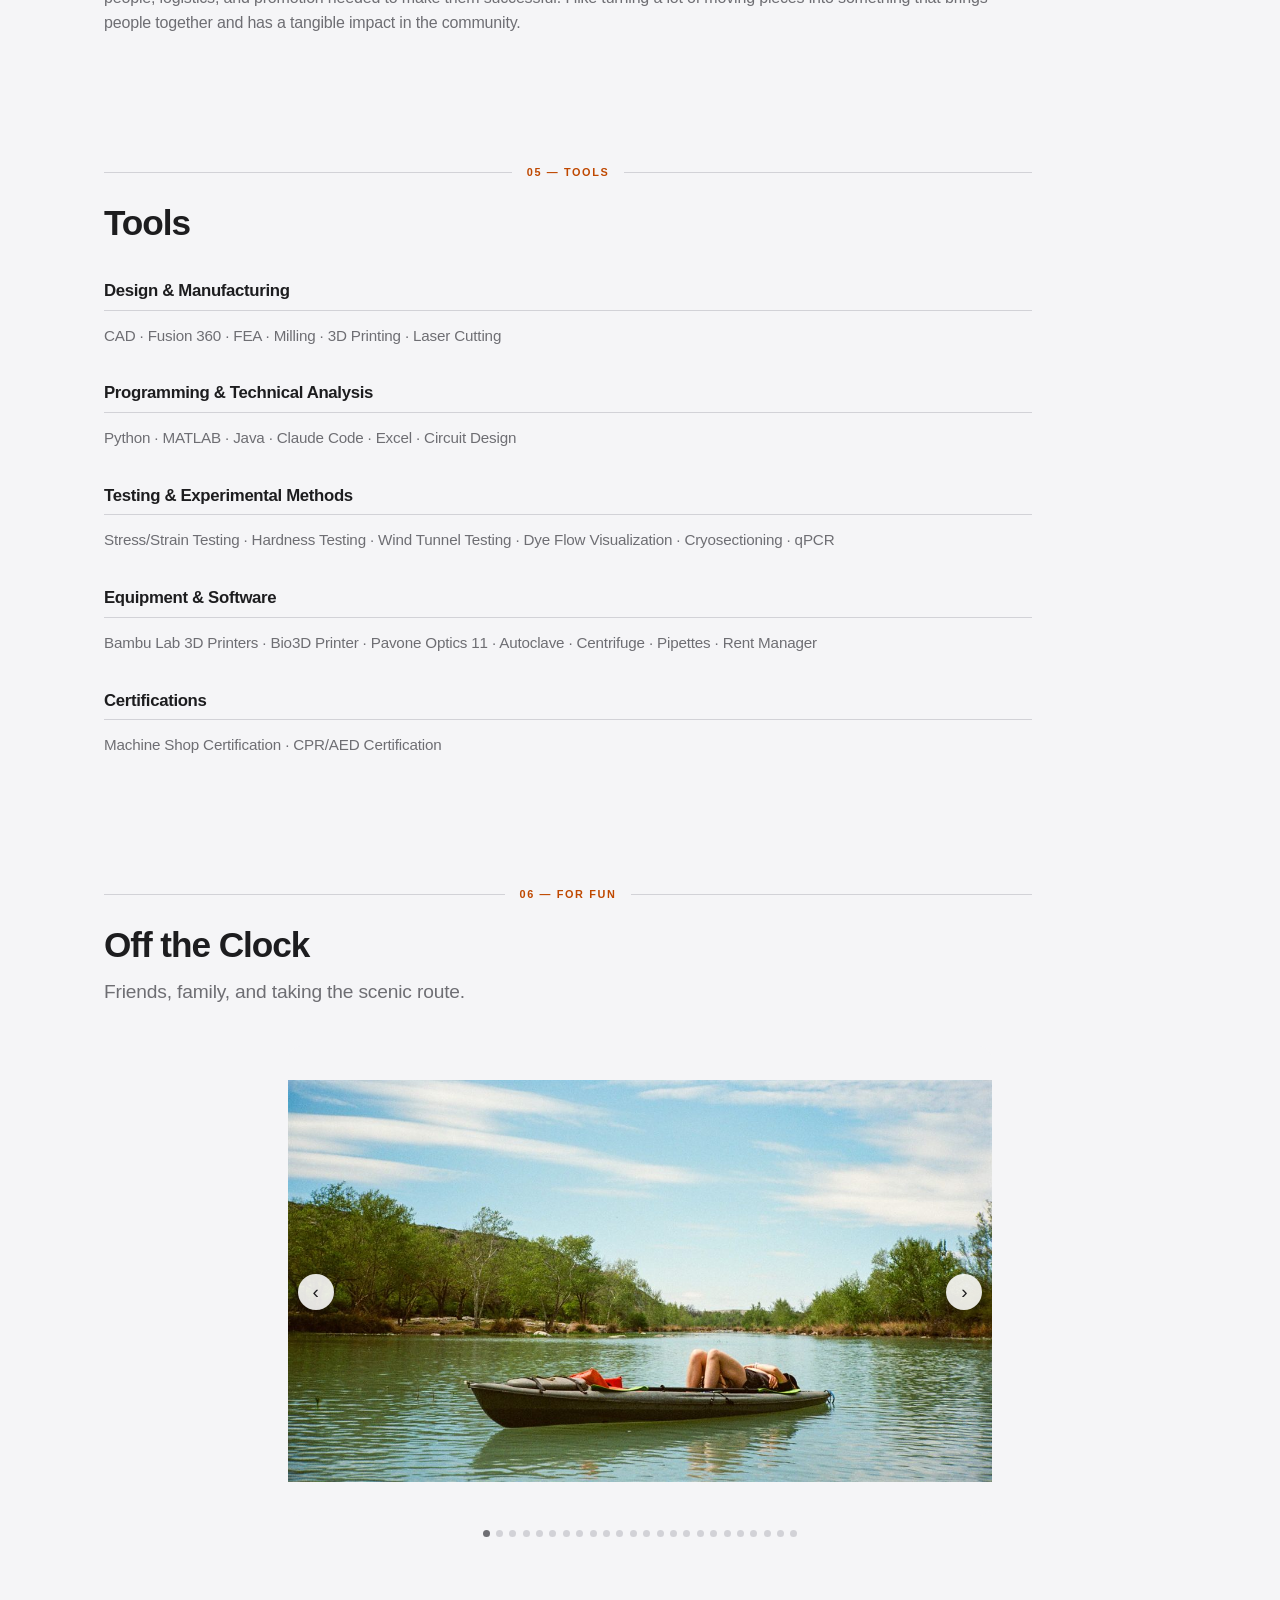
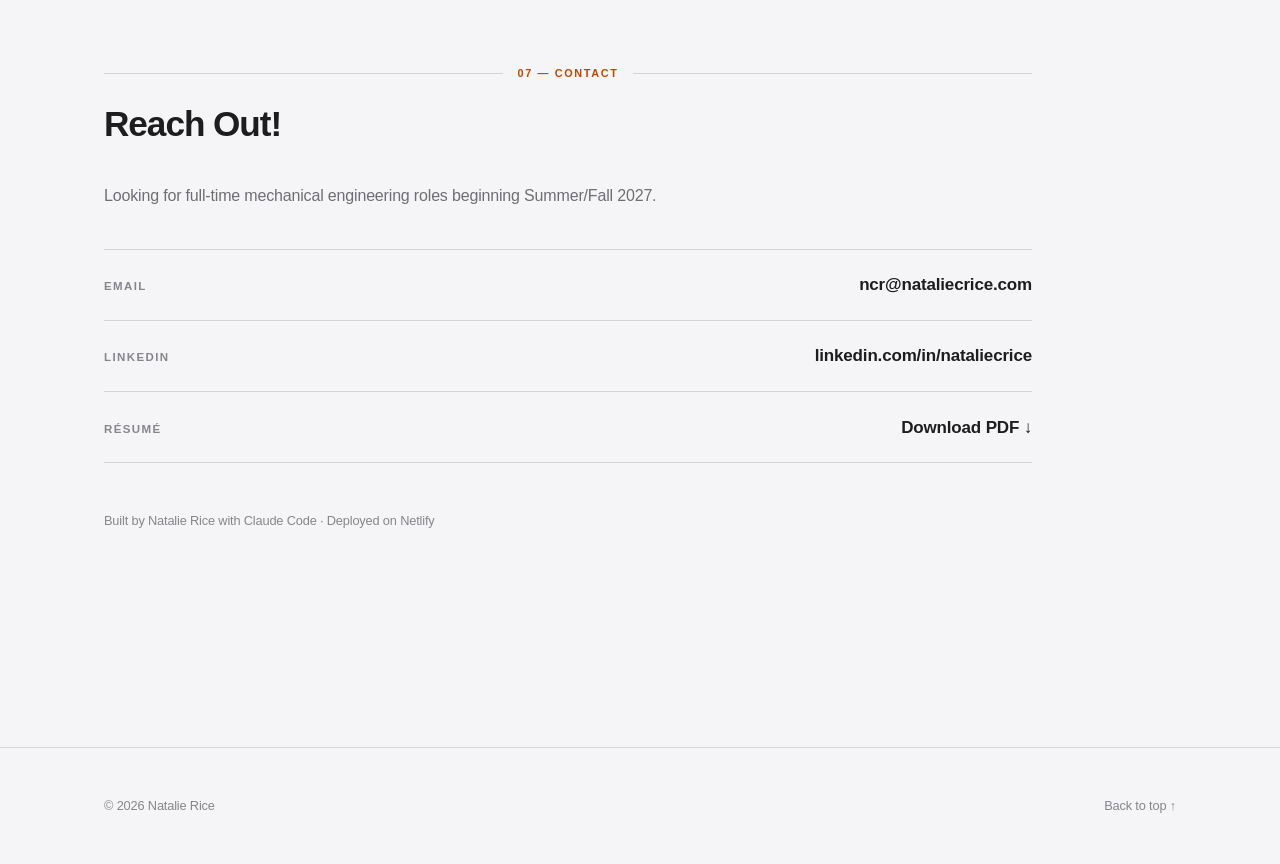
==== commit d5380465: "Hero: specify Summer/Fall 2027 for job search timing Co-Authored-By: Claude Sonnet 5 <noreply@anthro" ====
--- a/index.html
+++ b/index.html
@@ -72,7 +72,7 @@
           </p>
           <p>
             I'm currently looking for full-time mechanical engineering
-            opportunities beginning in 2027.
+            opportunities beginning Summer/Fall 2027.
           </p>
         </div>
       </div>
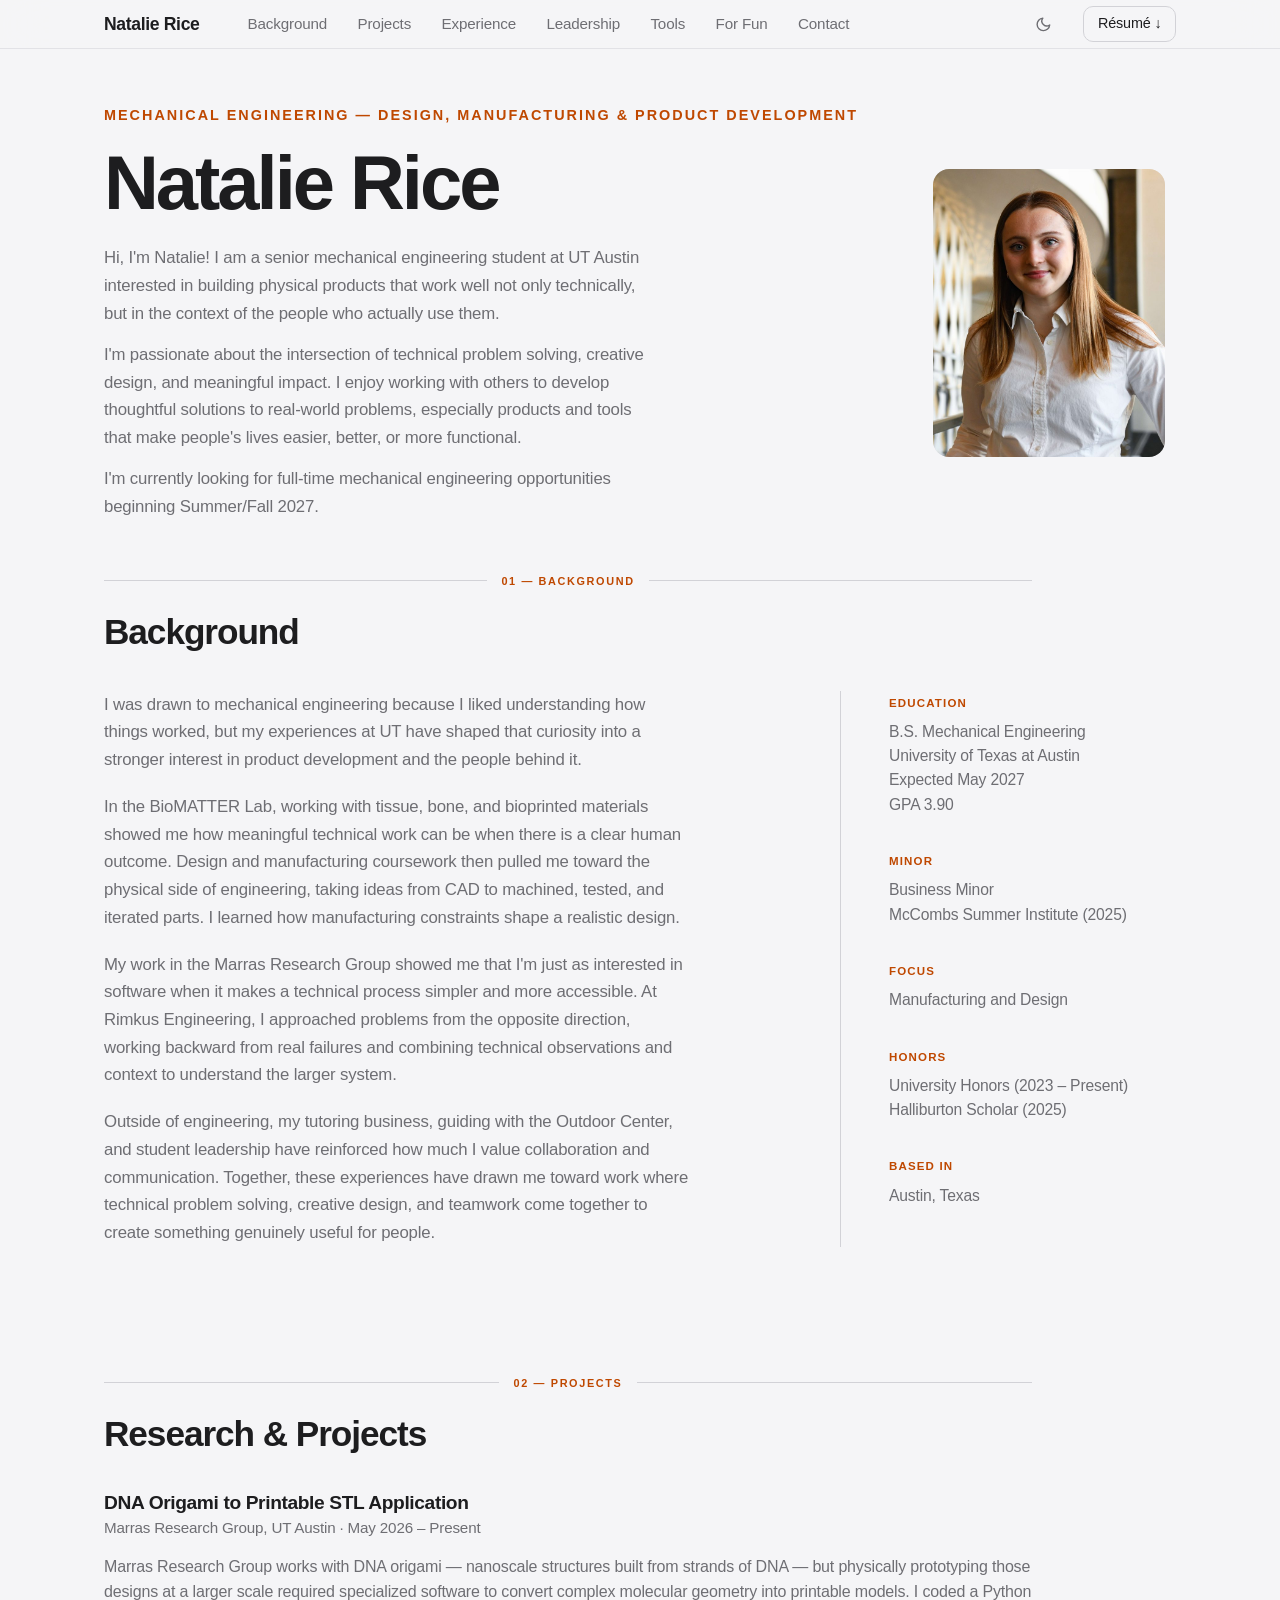
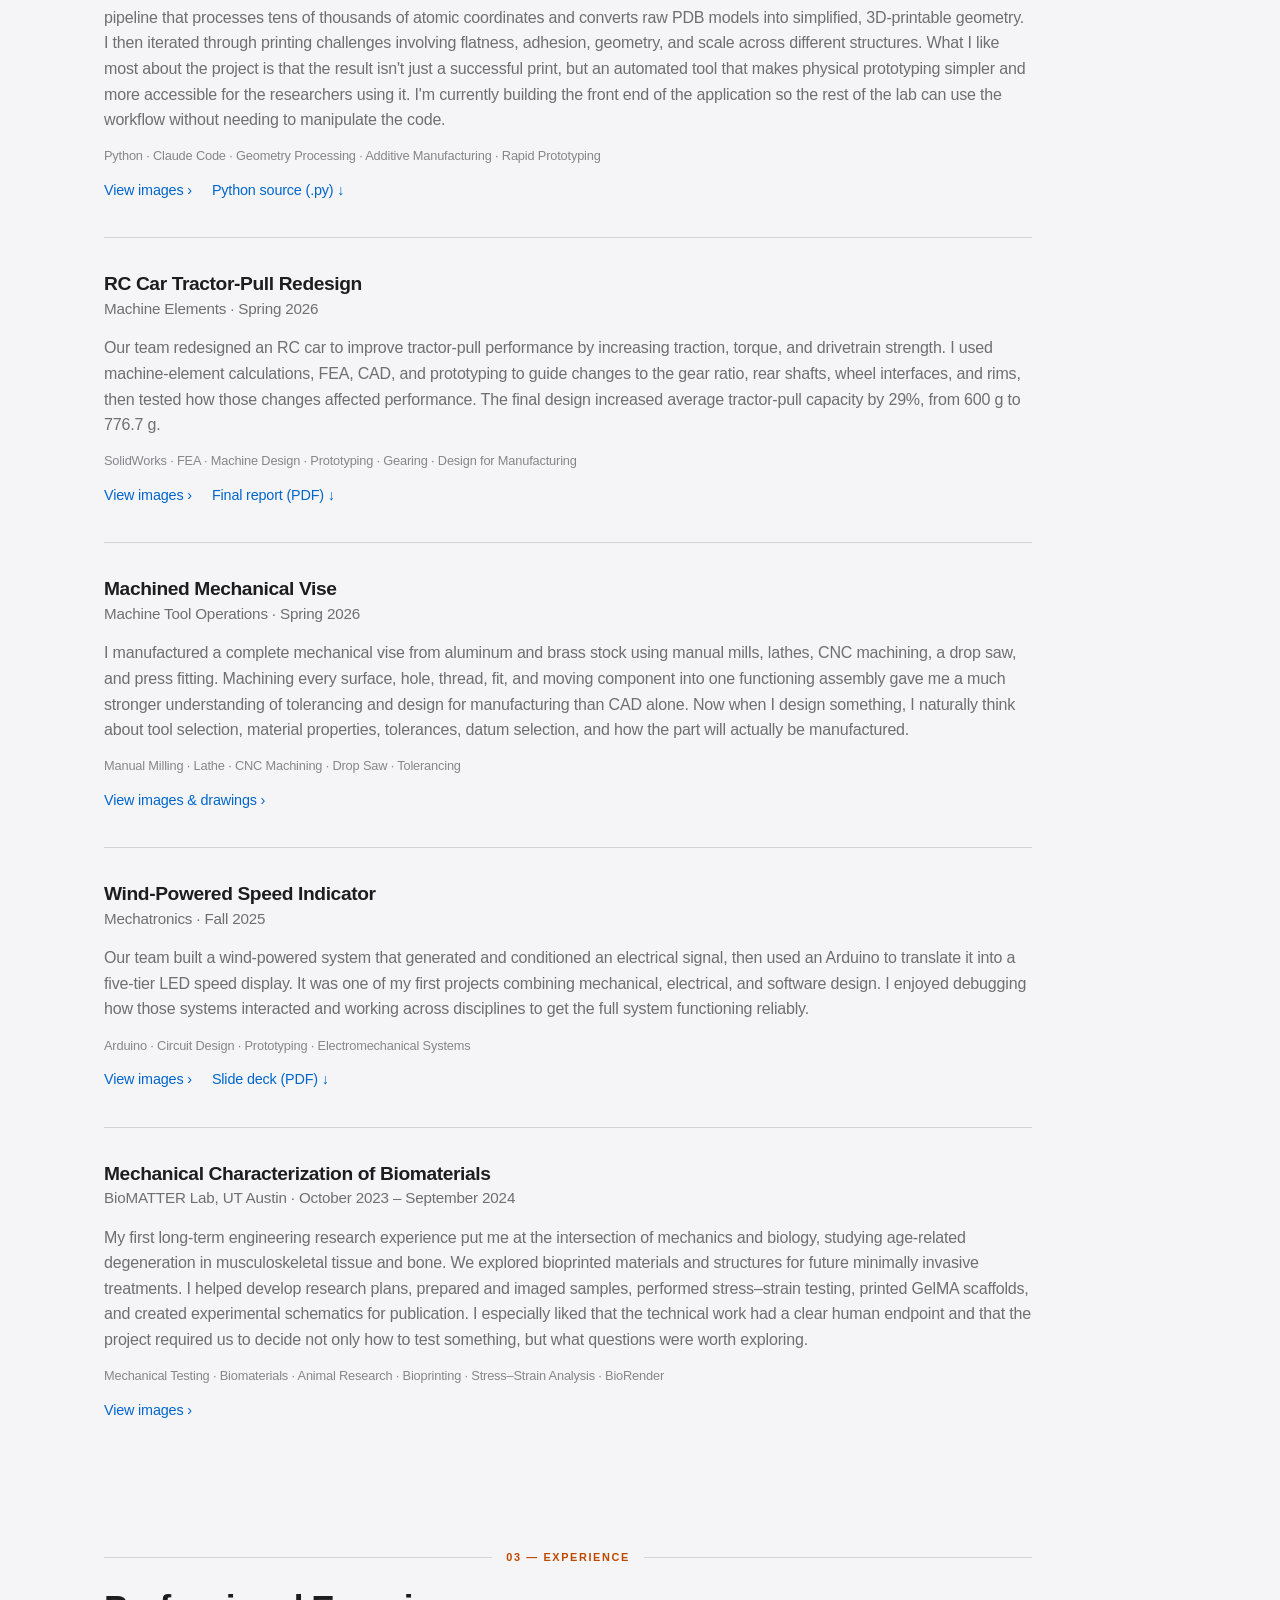
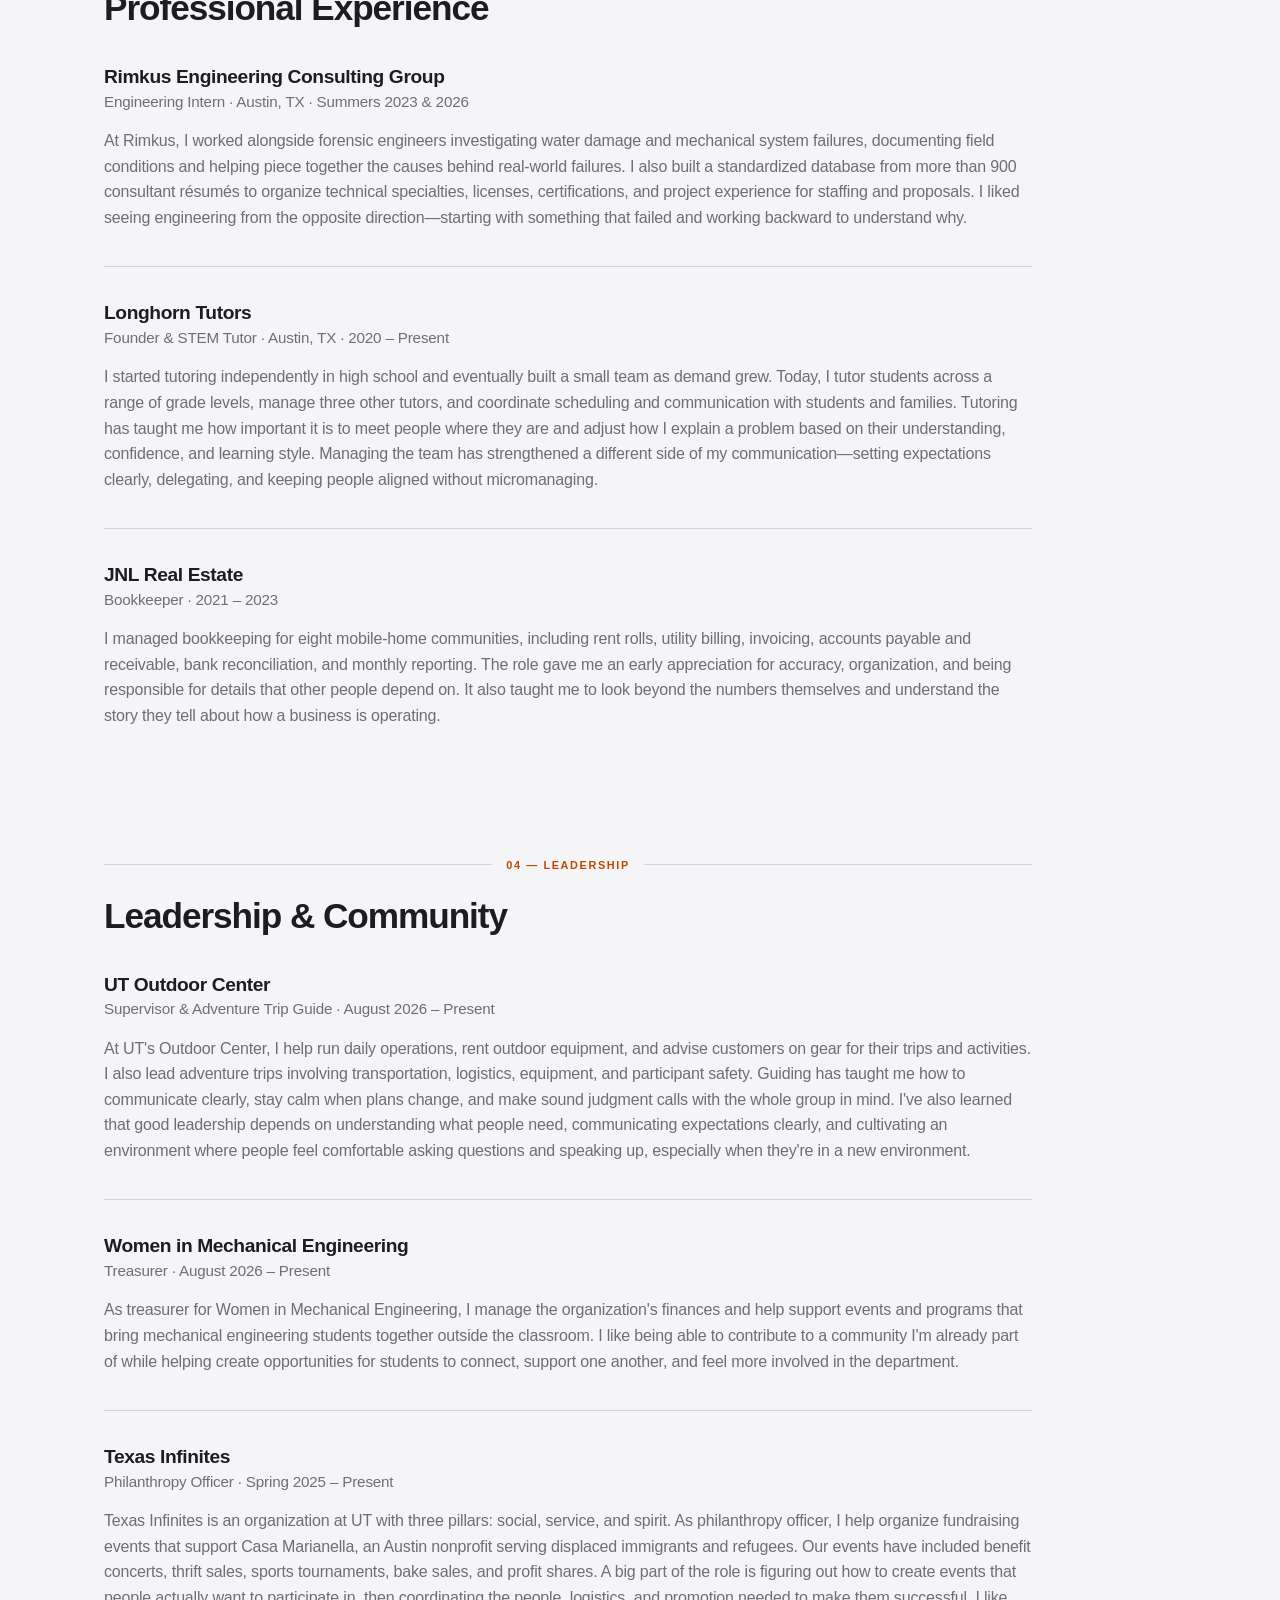
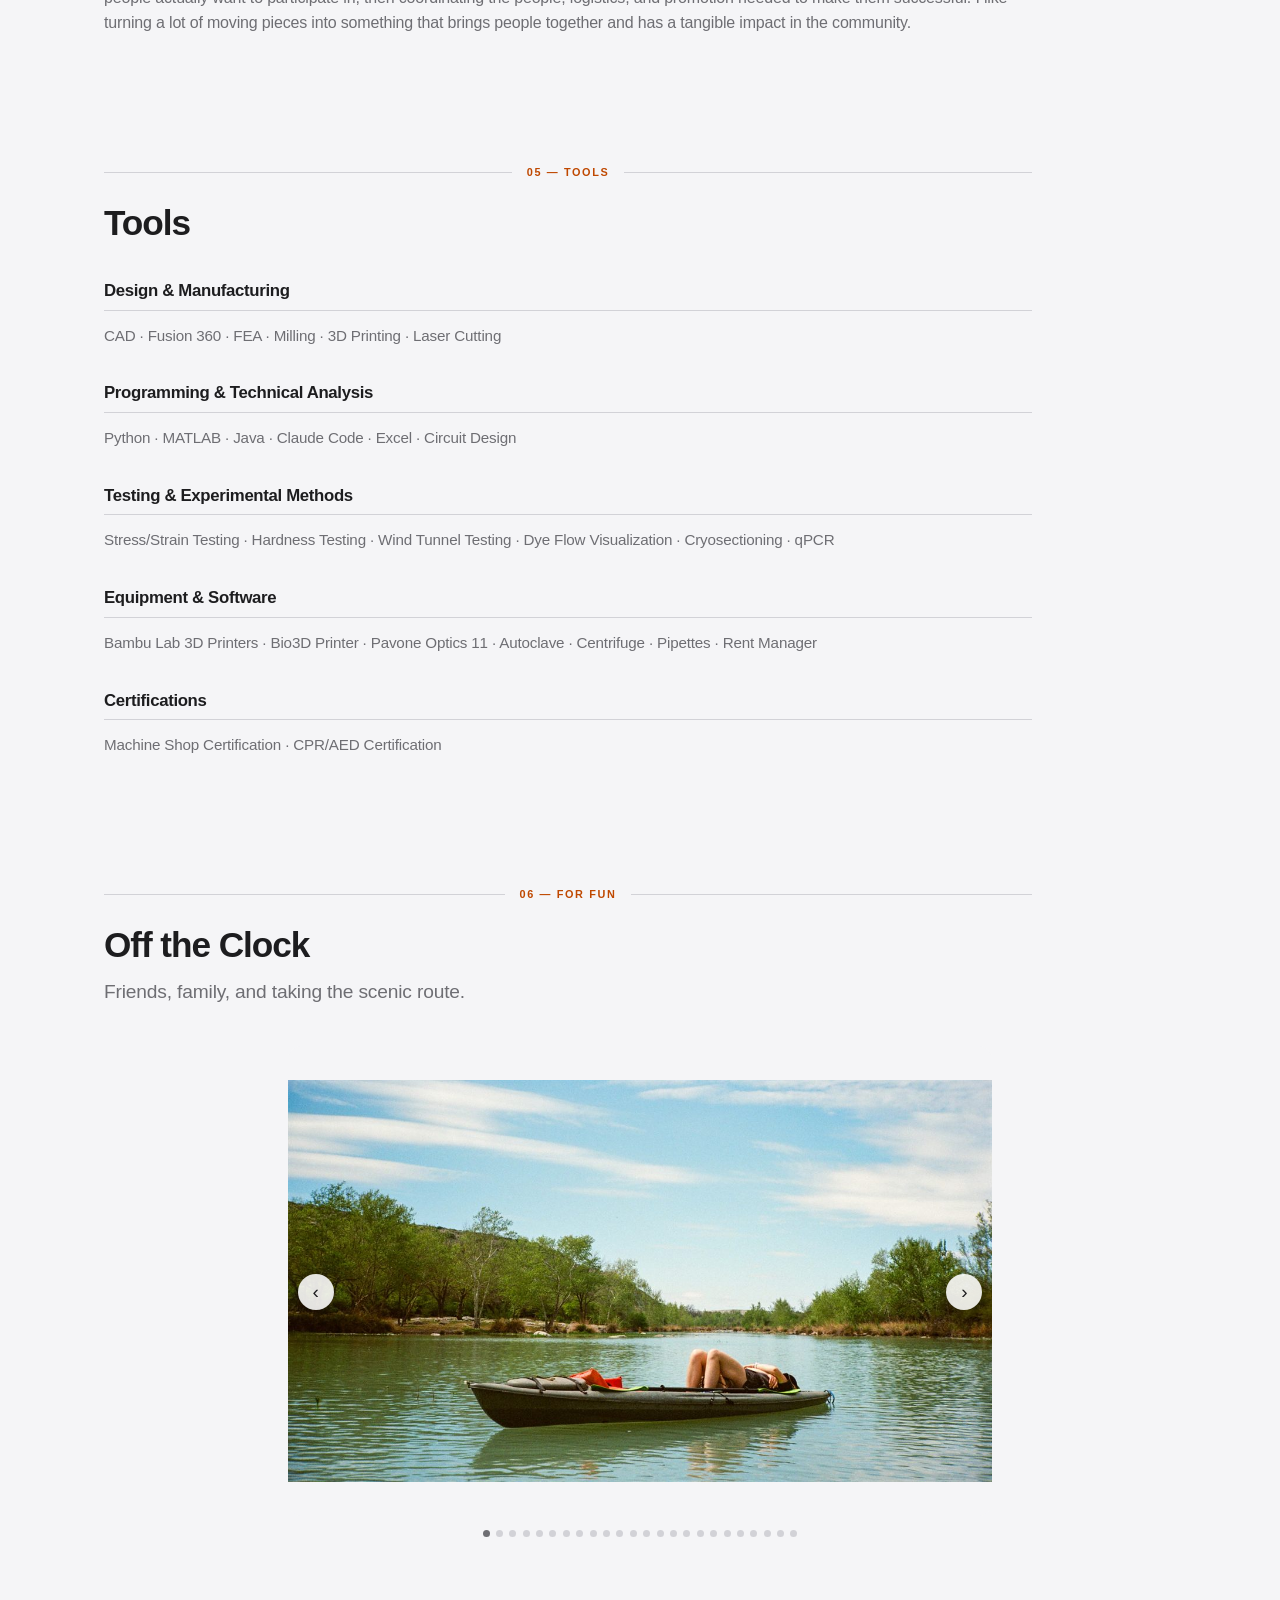
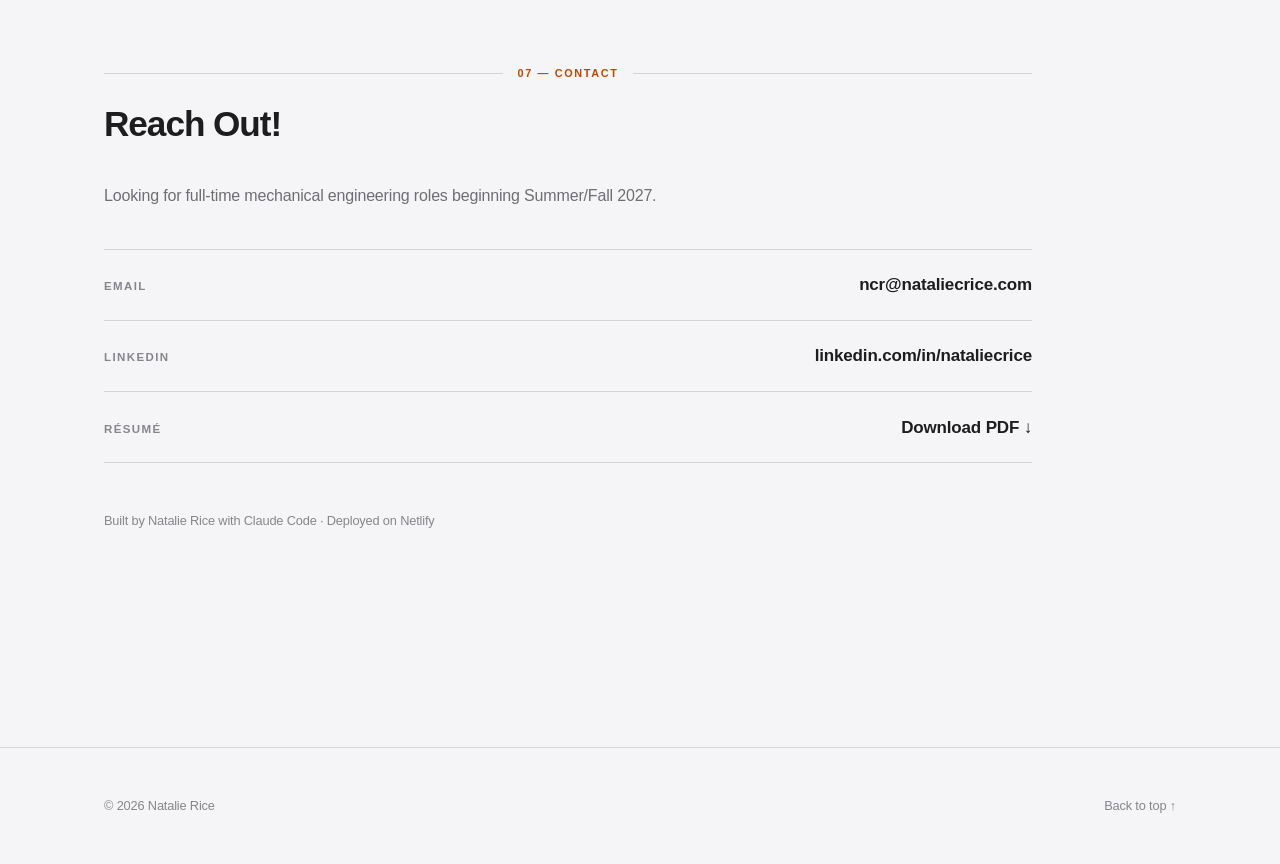
==== commit 39a8d591: "Leadership: add Texas Infinites org context (three pillars) Co-Authored-By: Claude Sonnet 5 <noreply" ====
--- a/index.html
+++ b/index.html
@@ -353,8 +353,9 @@
               <h3 class="tl-role">Texas Infinites</h3>
               <p class="tl-org">Philanthropy Officer · Spring 2025 &ndash; Present</p>
               <p class="tl-desc">
-                As philanthropy officer for Texas Infinites, I help organize
-                fundraising events that support Casa Marianella, an Austin
+                Texas Infinites is an organization at UT with three pillars:
+                social, service, and spirit. As philanthropy officer, I help
+                organize fundraising events that support Casa Marianella, an Austin
                 nonprofit serving displaced immigrants and refugees. Our events
                 have included benefit concerts, thrift sales, sports
                 tournaments, bake sales, and profit shares. A big part of the
